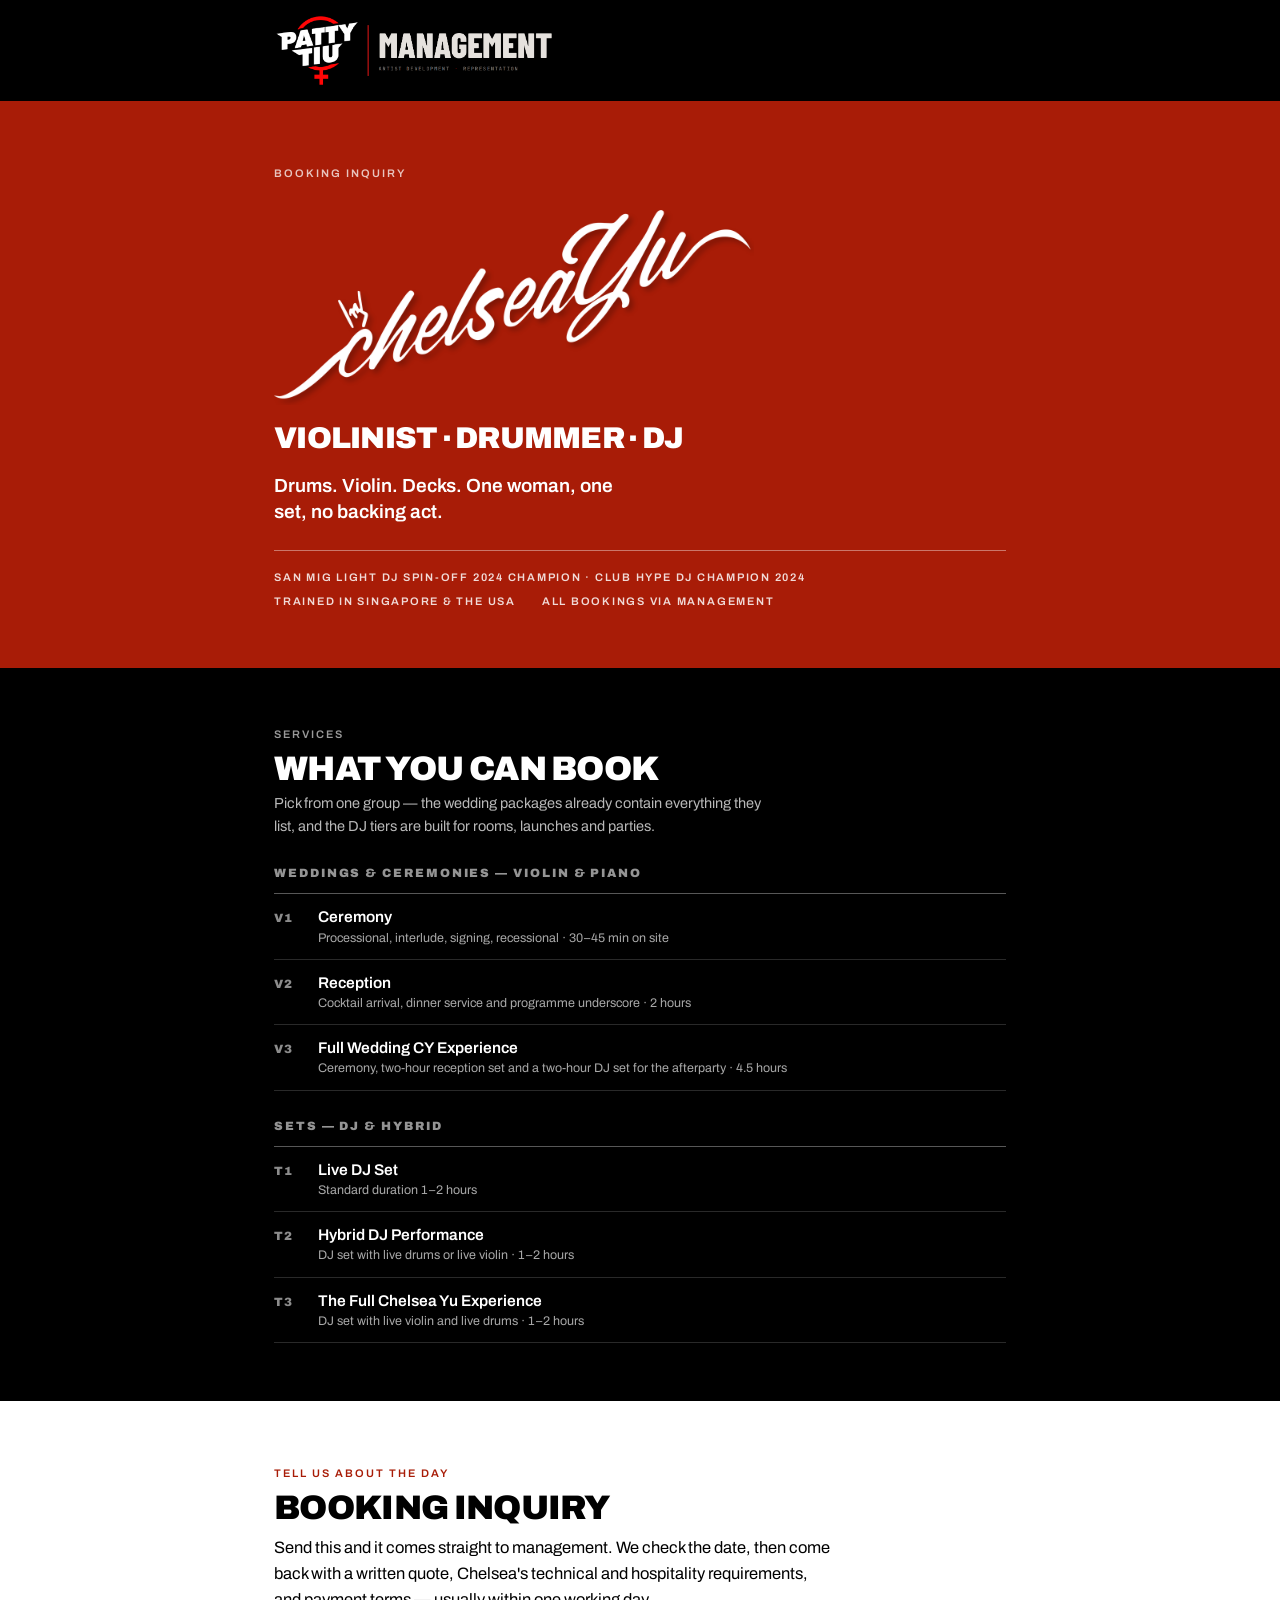
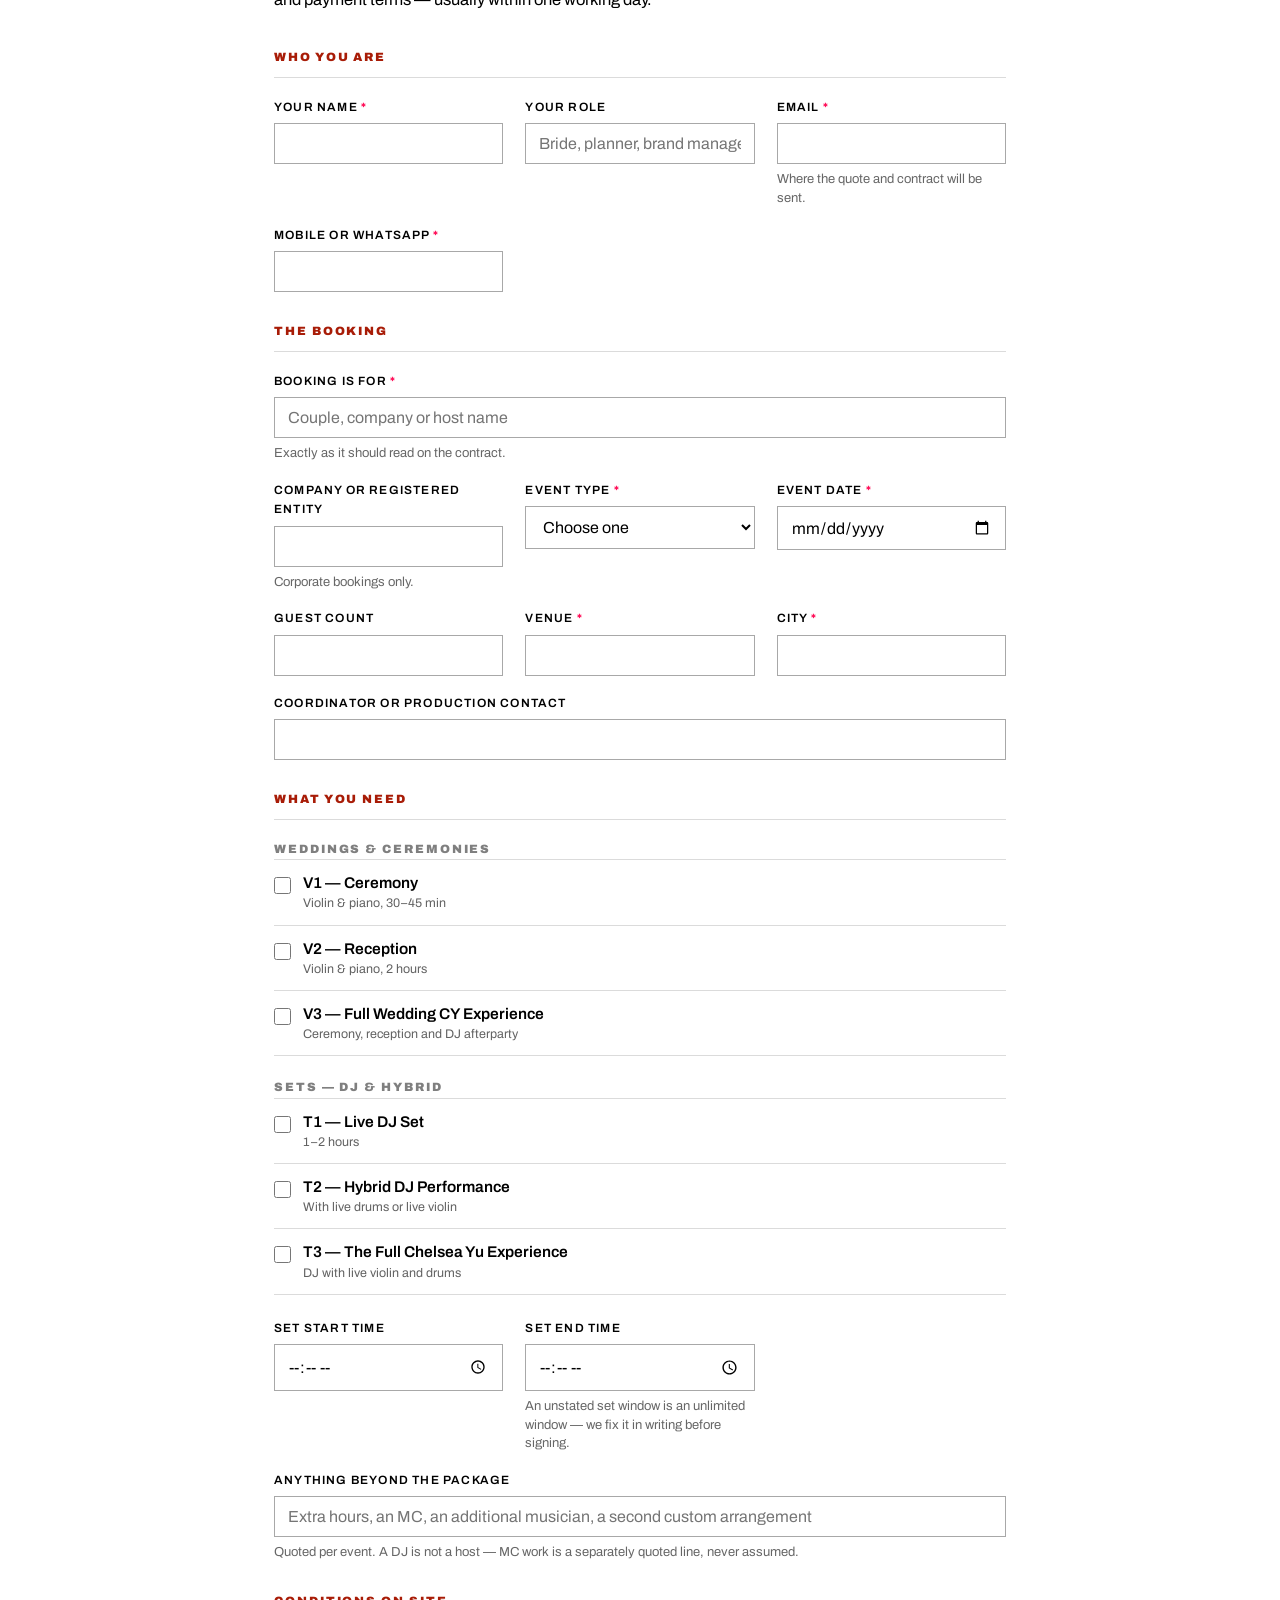
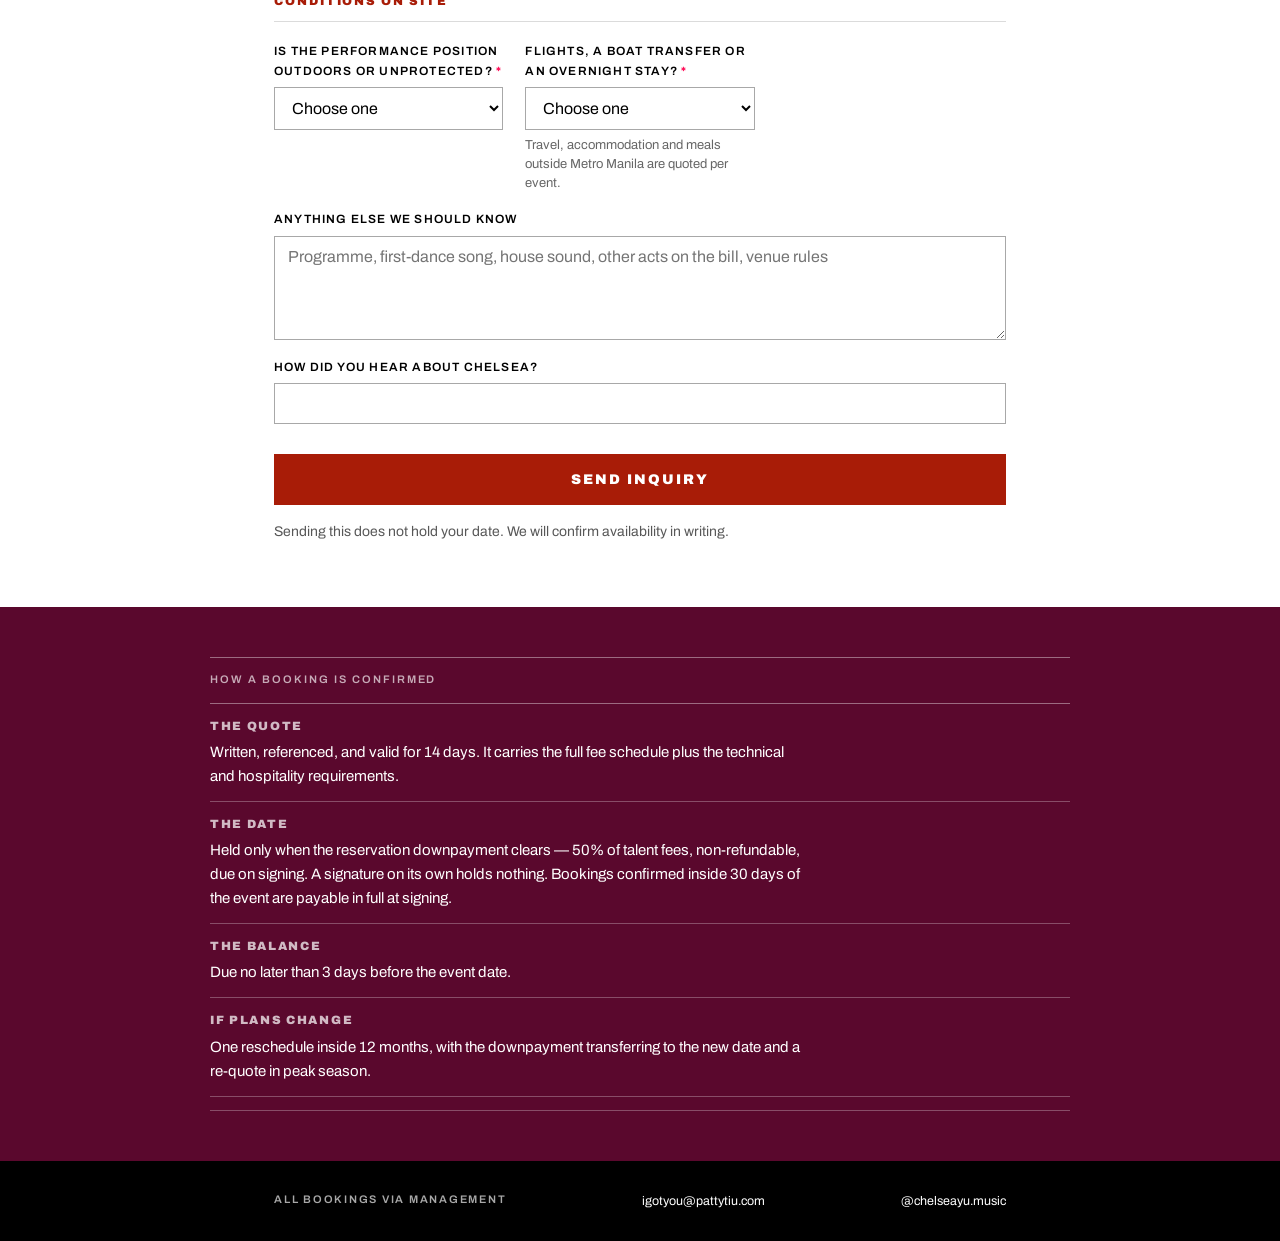
==== index.html @ c7d8560a "Initial commit via Netlify [skip ci]" ====
<!doctype html>
<html lang="en">
<head>
<meta charset="utf-8">
<meta name="viewport" content="width=device-width,initial-scale=1,viewport-fit=cover">
<title>Chelsea Yu — Booking Inquiry</title>
<meta name="description" content="Booking inquiries for Chelsea Yu — violinist, drummer, DJ. Handled by Patty Tiu Management.">
<link rel="preconnect" href="https://fonts.googleapis.com">
<link rel="preconnect" href="https://fonts.gstatic.com" crossorigin>
<link rel="stylesheet" href="https://fonts.googleapis.com/css2?family=Archivo:ital,wght@0,200;0,400;0,600;0,900;1,400&family=Permanent+Marker&display=swap">
<style>
  :root{
    --primary:#A81C07;
    --shade:#9D0B28;
    --hot:#FF0A55;
    --support:#5A082D;
    --ink:#000000;
    --paper:#FFFFFF;
    --display:"Permanent Marker","Bradley Hand",cursive;
    --sans:"Archivo","Helvetica Neue",Arial,sans-serif;
    --gut:clamp(18px,5vw,64px);
    --max:860px;
    color-scheme:light;
  }
  *{box-sizing:border-box}
  html,body{margin:0}
  body{
    background:var(--paper);color:var(--ink);
    font-family:var(--sans);font-size:16px;line-height:1.6;
    -webkit-font-smoothing:antialiased;
  }
  .wrap{max-width:var(--max);margin:0 auto;padding-inline:var(--gut)}
  h1,h2,h3{margin:0;text-wrap:balance}
  .eyebrow{
    font-size:11px;font-weight:600;letter-spacing:.18em;text-transform:uppercase;margin:0;
  }

  .ptm-bar{background:var(--ink);padding-block:calc(14px + env(safe-area-inset-top,0px)) 14px}
  .ptm-lockup{display:block;width:clamp(200px,34vw,280px);height:auto}
  /* ── masthead · ground primary / type white / accent black ── */
  .mast{background:var(--primary);color:var(--paper);
    padding-block:clamp(36px,7vw,64px) clamp(34px,6vw,58px);}
  .mast .eyebrow{color:rgba(255,255,255,.74)}
  .scrawl{
    font-family:var(--display);
    font-size:clamp(44px,13vw,104px);line-height:.94;margin:.14em 0 .06em;
    color:transparent;-webkit-text-stroke:2px var(--paper);paint-order:stroke fill;
  }
  .markwrap{margin:28px 0 18px;line-height:0}
  .mark{display:block;width:clamp(240px,62vw,480px);height:auto}
  .mast h1{
    font-size:clamp(20px,3.6vw,30px);font-weight:900;letter-spacing:-.025em;
    text-transform:uppercase;line-height:1;
  }
  .position{
    margin:20px 0 0;max-width:34ch;font-size:clamp(16px,2vw,19px);font-weight:600;
    line-height:1.35;color:var(--paper);
  }
  .metastrip{
    display:flex;flex-wrap:wrap;gap:6px 26px;margin-top:26px;padding-top:18px;
    border-top:1px solid rgba(255,255,255,.4);
    font-size:11px;font-weight:600;letter-spacing:.16em;text-transform:uppercase;
    color:rgba(255,255,255,.84);
  }

  /* ── packages · ground black / type white ── */
  .rates{background:var(--ink);color:var(--paper);padding-block:clamp(34px,6vw,58px)}
  .rates .eyebrow{color:rgba(255,255,255,.6);margin-bottom:8px}
  .rates h2{font-size:clamp(22px,4vw,34px);font-weight:900;letter-spacing:-.02em;
    text-transform:uppercase;line-height:1;margin-bottom:6px}
  .rates .note{font-size:14.5px;color:rgba(255,255,255,.72);max-width:62ch;margin:0 0 26px}
  .lane{margin-bottom:26px}
  .lane:last-child{margin-bottom:0}
  .lane h3{
    font-size:12px;font-weight:900;letter-spacing:.16em;text-transform:uppercase;
    color:rgba(255,255,255,.58);padding-bottom:10px;
    border-bottom:1px solid rgba(255,255,255,.34);
  }
  .row{display:flex;flex-wrap:wrap;gap:4px 18px;align-items:baseline;
    padding:13px 0;border-bottom:1px solid rgba(255,255,255,.16)}
  .row .k{flex:0 0 26px;font-size:12px;font-weight:900;letter-spacing:.1em;
    color:rgba(255,255,255,.55)}
  .row .t{flex:1 1 200px;font-size:15.5px;font-weight:600;line-height:1.3}
  .row .t span{display:block;font-size:12.5px;font-weight:400;
    color:rgba(255,255,255,.66);margin-top:2px}

  /* ── form · ground white / type black / accent primary ── */
  .form{padding-block:clamp(38px,6vw,64px)}
  .form .eyebrow{color:var(--primary);margin-bottom:8px}
  .form h2{font-size:clamp(22px,4vw,34px);font-weight:900;letter-spacing:-.02em;
    text-transform:uppercase;line-height:1;margin-bottom:10px}
  .form .lede{font-size:16.5px;max-width:62ch;margin:0 0 34px}
  fieldset{border:0;margin:0 0 30px;padding:0}
  legend{
    font-size:12px;font-weight:900;letter-spacing:.16em;text-transform:uppercase;
    color:var(--primary);padding:0 0 10px;width:100%;
    border-bottom:1px solid rgba(0,0,0,.14);margin-bottom:20px;
  }
  .grid{display:grid;grid-template-columns:repeat(auto-fit,minmax(220px,1fr));
    gap:18px 22px}
  .fld{display:flex;flex-direction:column;gap:6px}
  .fld.full{grid-column:1/-1}
  label{font-size:12px;font-weight:600;letter-spacing:.1em;text-transform:uppercase}
  .req{color:var(--hot);font-weight:900}
  .hint{font-size:13px;font-weight:400;letter-spacing:0;text-transform:none;
    color:rgba(0,0,0,.6);line-height:1.45}
  input[type=text],input[type=email],input[type=tel],input[type=date],
  input[type=time],input[type=number],select,textarea{
    font-family:var(--sans);font-size:16px;font-weight:400;color:var(--ink);
    background:var(--paper);border:1px solid rgba(0,0,0,.34);border-radius:0;
    padding:11px 13px;width:100%;
  }
  textarea{min-height:104px;resize:vertical}
  input:focus-visible,select:focus-visible,textarea:focus-visible,
  button:focus-visible,.opt input:focus-visible+span{
    outline:2px solid var(--hot);outline-offset:2px
  }
  .opts{display:flex;flex-direction:column;gap:0;border-top:1px solid rgba(0,0,0,.14)}
  .opt{display:flex;gap:12px;align-items:flex-start;padding:13px 0;
    border-bottom:1px solid rgba(0,0,0,.14);cursor:pointer}
  .opt input{margin:4px 0 0;accent-color:var(--primary);flex:0 0 auto;width:17px;height:17px}
  .opt .lab{font-size:15.5px;font-weight:600;line-height:1.3;text-transform:none;letter-spacing:0}
  .opt .lab em{display:block;font-style:normal;font-size:12.5px;font-weight:400;
    color:rgba(0,0,0,.62);margin-top:2px}
  .opt .lab b{font-variant-numeric:tabular-nums;font-weight:600}
  .laneline{font-size:12px;font-weight:900;letter-spacing:.16em;text-transform:uppercase;
    color:rgba(0,0,0,.5);margin:22px 0 0}

  /* ── terms · ground support / type white ── */
  .terms{background:var(--support);color:var(--paper);padding-block:clamp(32px,5vw,50px)}
  .terms .eyebrow{color:rgba(255,255,255,.66);margin-bottom:14px}
  .terms dl{margin:0;display:grid;gap:0}
  .terms div{padding:13px 0;border-bottom:1px solid rgba(255,255,255,.28)}
  .terms div:first-child{border-top:1px solid rgba(255,255,255,.4)}
  .terms dt{font-size:12px;font-weight:900;letter-spacing:.14em;text-transform:uppercase;
    color:rgba(255,255,255,.72)}
  .terms dd{margin:4px 0 0;font-size:15px;max-width:66ch}

  .submit{padding-block:clamp(34px,5vw,56px)}
  button{
    font-family:var(--sans);font-size:14px;font-weight:900;letter-spacing:.14em;
    text-transform:uppercase;color:var(--paper);background:var(--primary);
    border:0;border-radius:0;padding:18px 40px;cursor:pointer;width:100%;
    transition:background .15s ease;
  }
  button:hover{background:var(--hot)}
  .after{font-size:14px;color:rgba(0,0,0,.66);margin:16px 0 0;max-width:62ch}
  .hp{position:absolute;left:-9999px}

  footer{background:var(--ink);color:rgba(255,255,255,.66);
    padding-block:30px calc(30px + env(safe-area-inset-bottom,0px));font-size:12.5px}
  footer .wrap{display:flex;flex-wrap:wrap;gap:10px 30px;justify-content:space-between}
  footer a{color:var(--paper);text-decoration:none}
  footer a:hover{color:var(--hot)}
  footer .mgmt{font-size:11px;font-weight:600;letter-spacing:.16em;text-transform:uppercase}

  @media (prefers-reduced-motion:reduce){*{transition:none!important}}
</style>
</head>
<body>

<div class="ptm-bar"><div class="wrap"><img class="ptm-lockup" src="/ptm-management-lockup.png" width="945" height="246" alt="Patty Tiu Management — Artist Development · Representation"></div></div>
<header class="mast">
  <div class="wrap">
    <p class="eyebrow">Booking Inquiry</p>
    <h2 class="markwrap"><img class="mark" src="/chelsea-yu-logo.png" width="1200" height="486" alt="Chelsea Yu"></h2>
    <h1>Violinist · Drummer · DJ</h1>
    <p class="position">Drums. Violin. Decks. One woman, one set, no backing act.</p>
    <div class="metastrip">
      <span>San Mig Light DJ Spin-Off 2024 Champion · Club Hype DJ Champion 2024</span>
      <span>Trained in Singapore &amp; the USA</span>
      <span>All bookings via management</span>
    </div>
  </div>
</header>

<section class="rates">
  <div class="wrap">
    <p class="eyebrow">Services</p>
    <h2>What you can book</h2>
    <p class="note">Pick from one group — the wedding packages already
      contain everything they list, and the DJ tiers are built for rooms, launches and parties.</p>

    <div class="lane">
      <h3>Weddings &amp; ceremonies — violin &amp; piano</h3>
      <div class="row"><span class="k">V1</span><span class="t">Ceremony<span>Processional, interlude, signing, recessional · 30–45 min on site</span></span></div>
      <div class="row"><span class="k">V2</span><span class="t">Reception<span>Cocktail arrival, dinner service and programme underscore · 2 hours</span></span></div>
      <div class="row"><span class="k">V3</span><span class="t">Full Wedding CY Experience<span>Ceremony, two-hour reception set and a two-hour DJ set for the afterparty · 4.5 hours</span></span></div>
    </div>

    <div class="lane">
      <h3>Sets — DJ &amp; hybrid</h3>
      <div class="row"><span class="k">T1</span><span class="t">Live DJ Set<span>Standard duration 1–2 hours</span></span></div>
      <div class="row"><span class="k">T2</span><span class="t">Hybrid DJ Performance<span>DJ set with live drums or live violin · 1–2 hours</span></span></div>
      <div class="row"><span class="k">T3</span><span class="t">The Full Chelsea Yu Experience<span>DJ set with live violin and live drums · 1–2 hours</span></span></div>
    </div>
  </div>
</section>

<section class="form">
  <div class="wrap">
    <p class="eyebrow">Tell us about the day</p>
    <h2>Booking inquiry</h2>
    <p class="lede">Send this and it comes straight to management. We check the date, then come back
      with a written quote, Chelsea's technical and hospitality requirements, and payment terms —
      usually within one working day.</p>

    <form name="chelsea-yu-inquiry" method="POST" data-netlify="true"
          data-netlify-honeypot="bot-field" action="/thanks.html">
      <p class="hp"><label>Leave this blank <input name="bot-field"></label></p>

      <fieldset>
        <legend>Who you are</legend>
        <div class="grid">
          <div class="fld">
            <label for="contact_name">Your name <span class="req">*</span></label>
            <input id="contact_name" name="Your name" type="text" required autocomplete="name">
          </div>
          <div class="fld">
            <label for="role">Your role</label>
            <input id="role" name="Your role" type="text"
                   placeholder="Bride, planner, brand manager">
          </div>
          <div class="fld">
            <label for="email">Email <span class="req">*</span></label>
            <input id="email" name="Email" type="email" required autocomplete="email">
            <span class="hint">Where the quote and contract will be sent.</span>
          </div>
          <div class="fld">
            <label for="mobile">Mobile or WhatsApp <span class="req">*</span></label>
            <input id="mobile" name="Mobile" type="tel" required autocomplete="tel">
          </div>
        </div>
      </fieldset>

      <fieldset>
        <legend>The booking</legend>
        <div class="grid">
          <div class="fld full">
            <label for="client_name">Booking is for <span class="req">*</span></label>
            <input id="client_name" name="Booking is for" type="text" required
                   placeholder="Couple, company or host name">
            <span class="hint">Exactly as it should read on the contract.</span>
          </div>
          <div class="fld">
            <label for="entity">Company or registered entity</label>
            <input id="entity" name="Company" type="text">
            <span class="hint">Corporate bookings only.</span>
          </div>
          <div class="fld">
            <label for="event_type">Event type <span class="req">*</span></label>
            <select id="event_type" name="Event type" required>
              <option value="">Choose one</option>
              <option>Wedding — ceremony and reception</option>
              <option>Corporate</option>
              <option>Private / debut</option>
              <option>Club</option>
              <option>Festival</option>
            </select>
          </div>
          <div class="fld">
            <label for="event_date">Event date <span class="req">*</span></label>
            <input id="event_date" name="Event date" type="date" required>
          </div>
          <div class="fld">
            <label for="guests">Guest count</label>
            <input id="guests" name="Guest count" type="number" min="1" inputmode="numeric">
          </div>
          <div class="fld">
            <label for="venue">Venue <span class="req">*</span></label>
            <input id="venue" name="Venue" type="text" required>
          </div>
          <div class="fld">
            <label for="city">City <span class="req">*</span></label>
            <input id="city" name="City" type="text" required>
          </div>
          <div class="fld full">
            <label for="coordinator">Coordinator or production contact</label>
            <input id="coordinator" name="Coordinator" type="text">
          </div>
        </div>
      </fieldset>

      <fieldset>
        <legend>What you need</legend>
        <p class="laneline" style="margin-top:0">Weddings &amp; ceremonies</p>
        <div class="opts">
          <label class="opt" for="p_v1"><input id="p_v1" type="checkbox" name="Package" value="V1 — Ceremony · PHP 25,000"><span class="lab">V1 — Ceremony<em>Violin &amp; piano, 30–45 min</em></span></label>
          <label class="opt" for="p_v2"><input id="p_v2" type="checkbox" name="Package" value="V2 — Reception · PHP 50,000"><span class="lab">V2 — Reception<em>Violin &amp; piano, 2 hours</em></span></label>
          <label class="opt" for="p_v3"><input id="p_v3" type="checkbox" name="Package" value="V3 — Full Wedding CY Experience · PHP 100,000"><span class="lab">V3 — Full Wedding CY Experience<em>Ceremony, reception and DJ afterparty</em></span></label>
        </div>
        <p class="laneline">Sets — DJ &amp; hybrid</p>
        <div class="opts">
          <label class="opt" for="p_t1"><input id="p_t1" type="checkbox" name="Package" value="T1 — Live DJ Set · PHP 30,000"><span class="lab">T1 — Live DJ Set<em>1–2 hours</em></span></label>
          <label class="opt" for="p_t2"><input id="p_t2" type="checkbox" name="Package" value="T2 — Hybrid DJ Performance · PHP 55,000"><span class="lab">T2 — Hybrid DJ Performance<em>With live drums or live violin</em></span></label>
          <label class="opt" for="p_t3"><input id="p_t3" type="checkbox" name="Package" value="T3 — The Full Chelsea Yu Experience · PHP 75,000"><span class="lab">T3 — The Full Chelsea Yu Experience<em>DJ with live violin and drums</em></span></label>
        </div>

        <div class="grid" style="margin-top:24px">
          <div class="fld">
            <label for="set_start">Set start time</label>
            <input id="set_start" name="Set start" type="time">
          </div>
          <div class="fld">
            <label for="set_end">Set end time</label>
            <input id="set_end" name="Set end" type="time">
            <span class="hint">An unstated set window is an unlimited window — we fix it in writing before signing.</span>
          </div>
          <div class="fld full">
            <label for="extras">Anything beyond the package</label>
            <input id="extras" name="Beyond the package" type="text"
                   placeholder="Extra hours, an MC, an additional musician, a second custom arrangement">
            <span class="hint">Quoted per event. A DJ is not a host — MC work is a separately quoted line, never assumed.</span>
          </div>
        </div>
      </fieldset>

      <fieldset>
        <legend>Conditions on site</legend>
        <div class="grid">
          <div class="fld">
            <label for="outdoor">Is the performance position outdoors or unprotected? <span class="req">*</span></label>
            <select id="outdoor" name="Outdoor position" required>
              <option value="">Choose one</option>
              <option>No — indoor or fully covered</option>
              <option>Yes — outdoor or partly exposed</option>
              <option>Not yet decided</option>
            </select>
          </div>
          <div class="fld">
            <label for="destination">Flights, a boat transfer or an overnight stay? <span class="req">*</span></label>
            <select id="destination" name="Destination booking" required>
              <option value="">Choose one</option>
              <option>No — within Metro Manila</option>
              <option>Yes — outside Metro Manila</option>
              <option>Not sure yet</option>
            </select>
            <span class="hint">Travel, accommodation and meals outside Metro Manila are quoted per event.</span>
          </div>
          <div class="fld full">
            <label for="notes">Anything else we should know</label>
            <textarea id="notes" name="Notes"
              placeholder="Programme, first-dance song, house sound, other acts on the bill, venue rules"></textarea>
          </div>
          <div class="fld full">
            <label for="source">How did you hear about Chelsea?</label>
            <input id="source" name="Source" type="text">
          </div>
        </div>
      </fieldset>

      <div class="submit" style="padding-block:0">
        <button type="submit">Send inquiry</button>
        <p class="after">Sending this does not hold your date. We will confirm availability in writing.</p>
      </div>
    </form>
  </div>
</section>

<section class="terms">
  <div class="wrap">
    <p class="eyebrow">How a booking is confirmed</p>
    <dl>
      <div>
        <dt>The quote</dt>
        <dd>Written, referenced, and valid for 14 days. It carries the full fee schedule plus the technical and hospitality requirements.</dd>
      </div>
      <div>
        <dt>The date</dt>
        <dd>Held only when the reservation downpayment clears — 50% of talent fees, non-refundable, due on signing. A signature on its own holds nothing. Bookings confirmed inside 30 days of the event are payable in full at signing.</dd>
      </div>
      <div>
        <dt>The balance</dt>
        <dd>Due no later than 3 days before the event date.</dd>
      </div>
      <div>
        <dt>If plans change</dt>
        <dd>One reschedule inside 12 months, with the downpayment transferring to the new date and a re-quote in peak season.</dd>
      </div>
    </dl>
  </div>
</section>

<footer>
  <div class="wrap">
    <span class="mgmt">All bookings via management</span>
    <span><a href="mailto:igotyou@pattytiu.com">igotyou@pattytiu.com</a></span>
    <span><a href="https://instagram.com/chelseayu.music">@chelseayu.music</a></span>
  </div>
</footer>

</body>
</html>
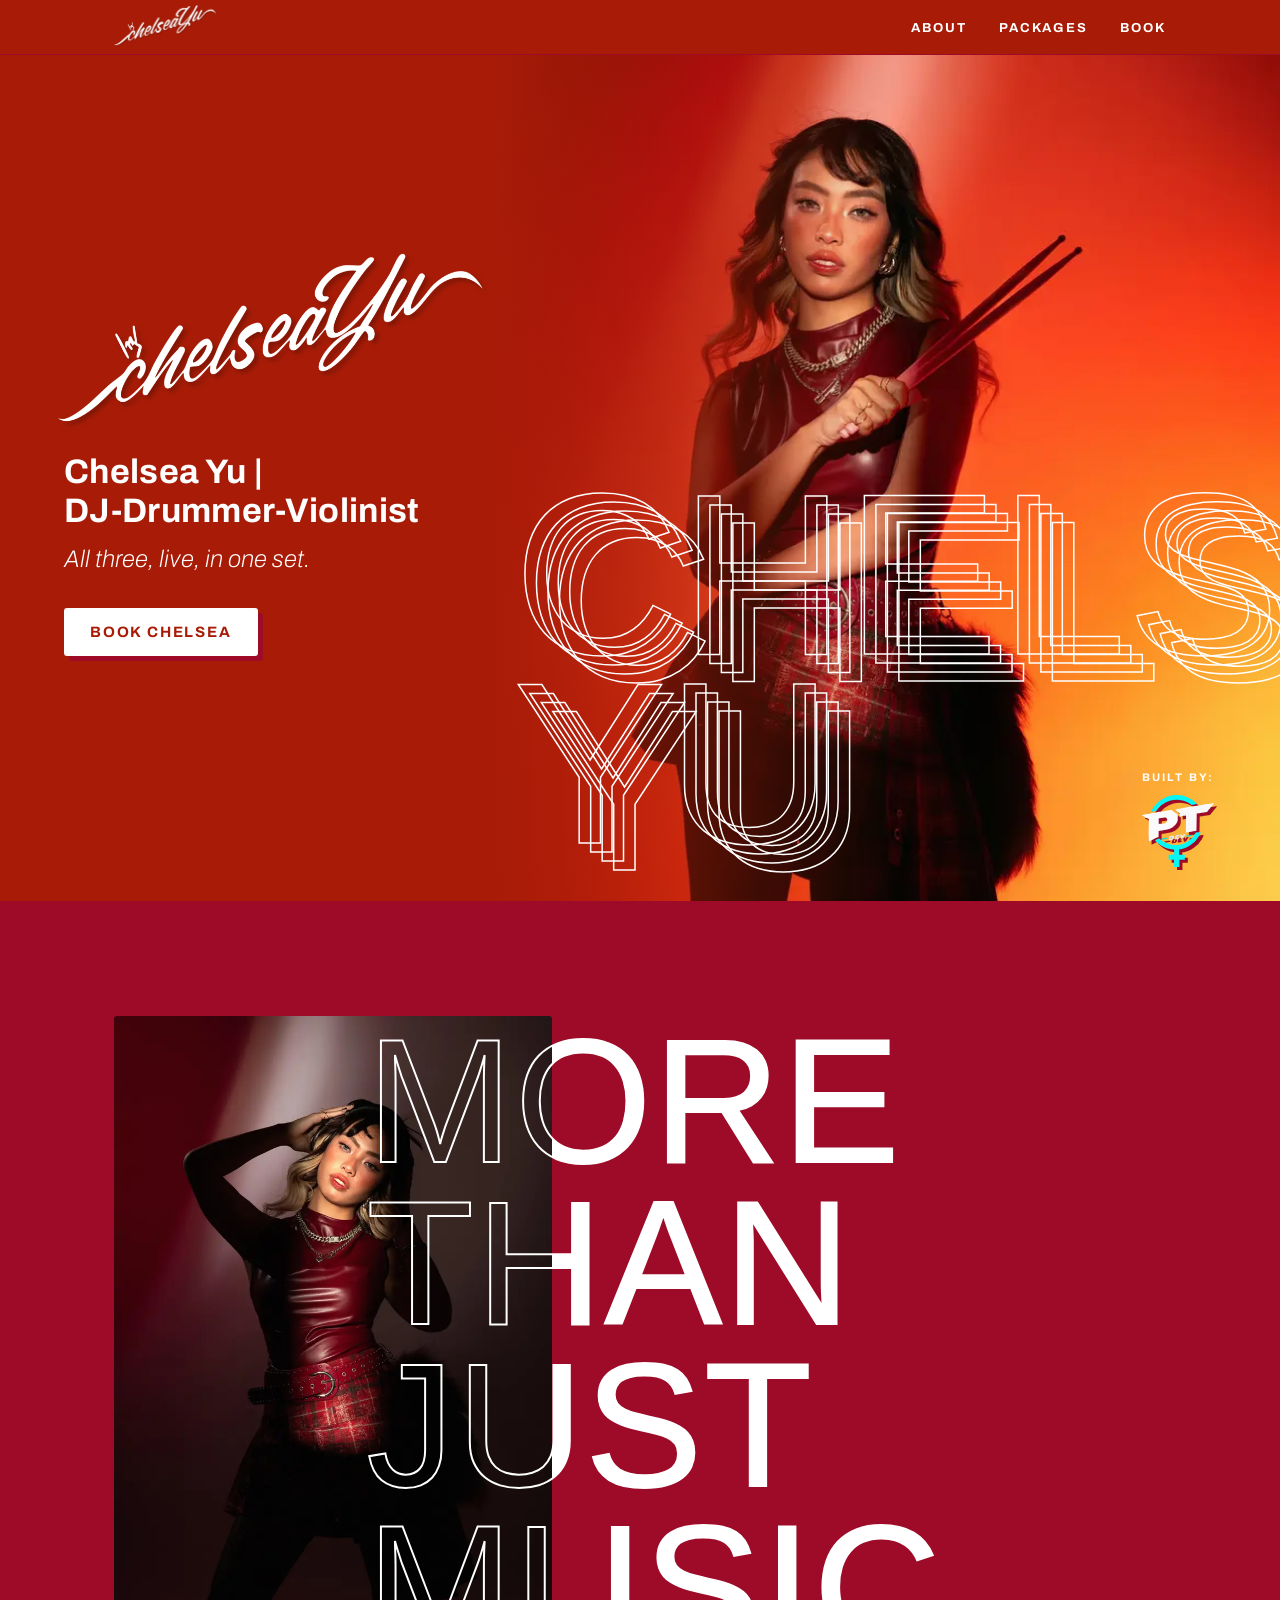
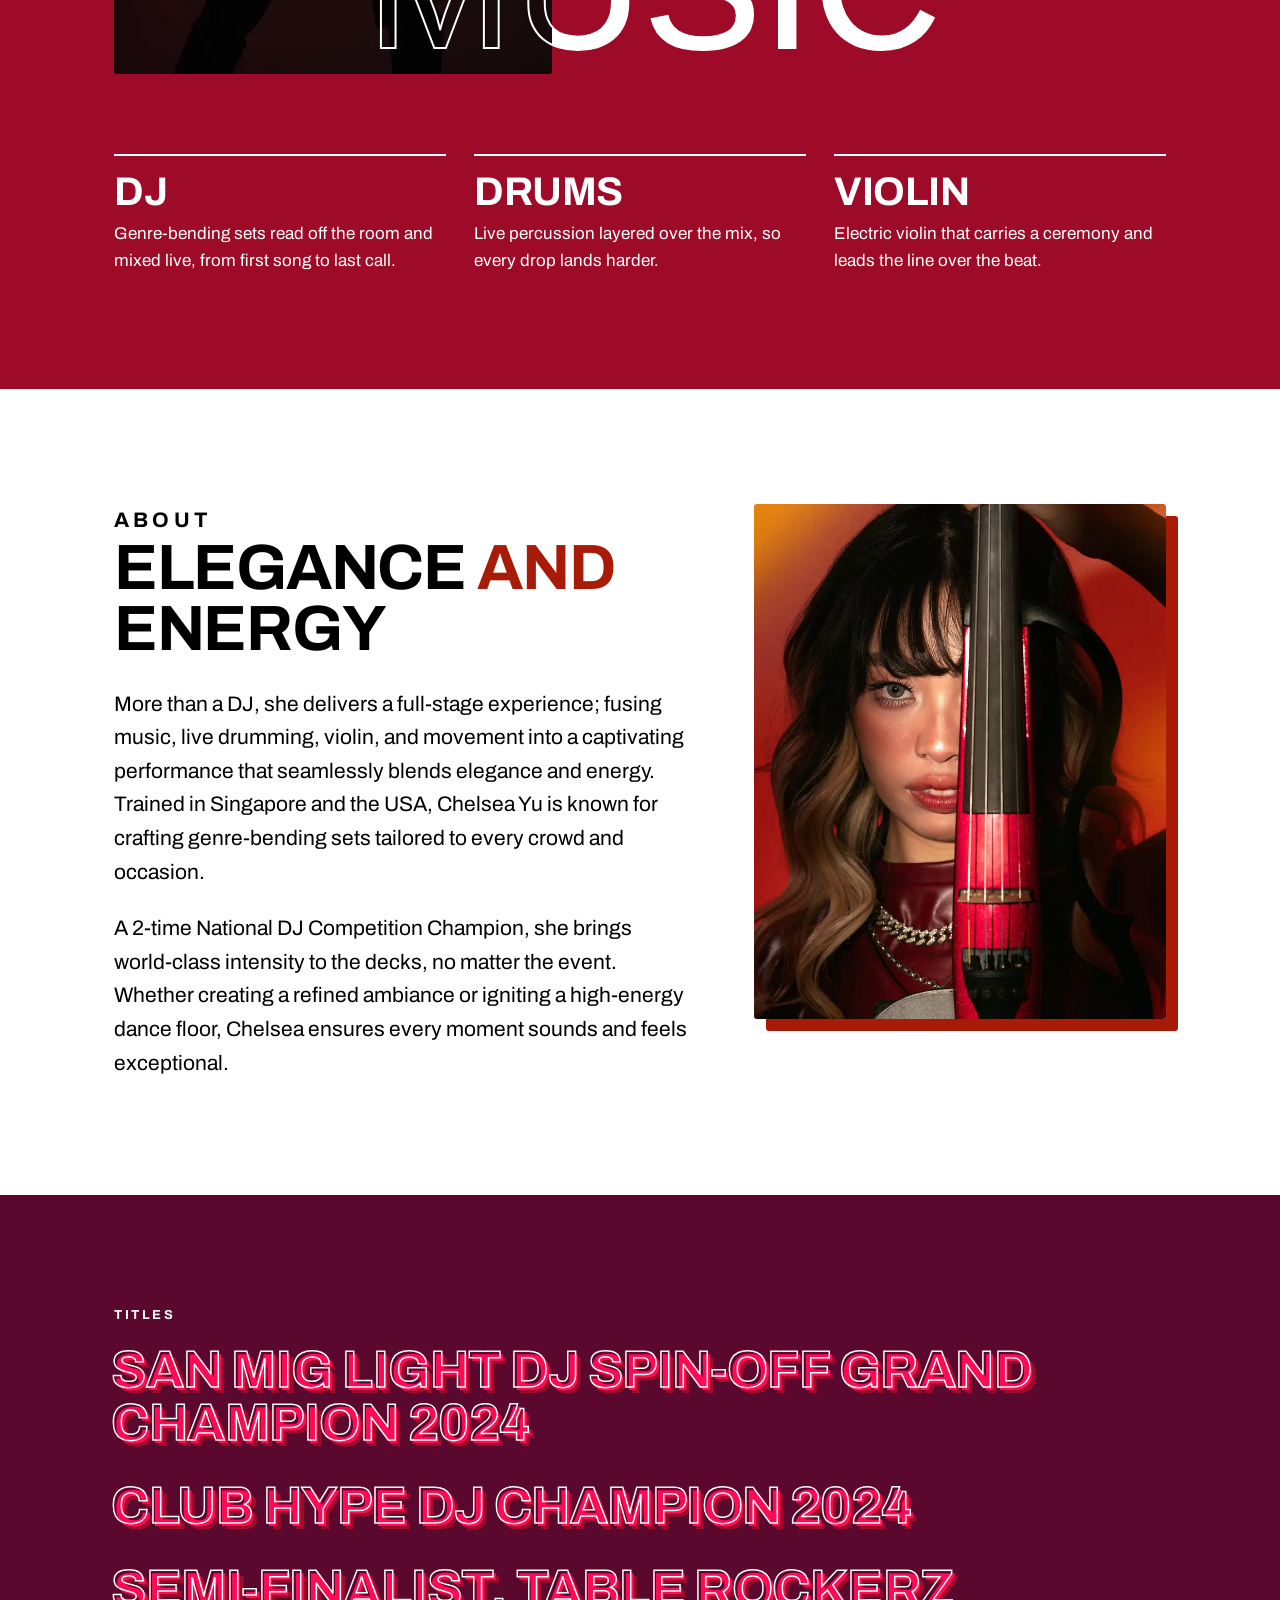
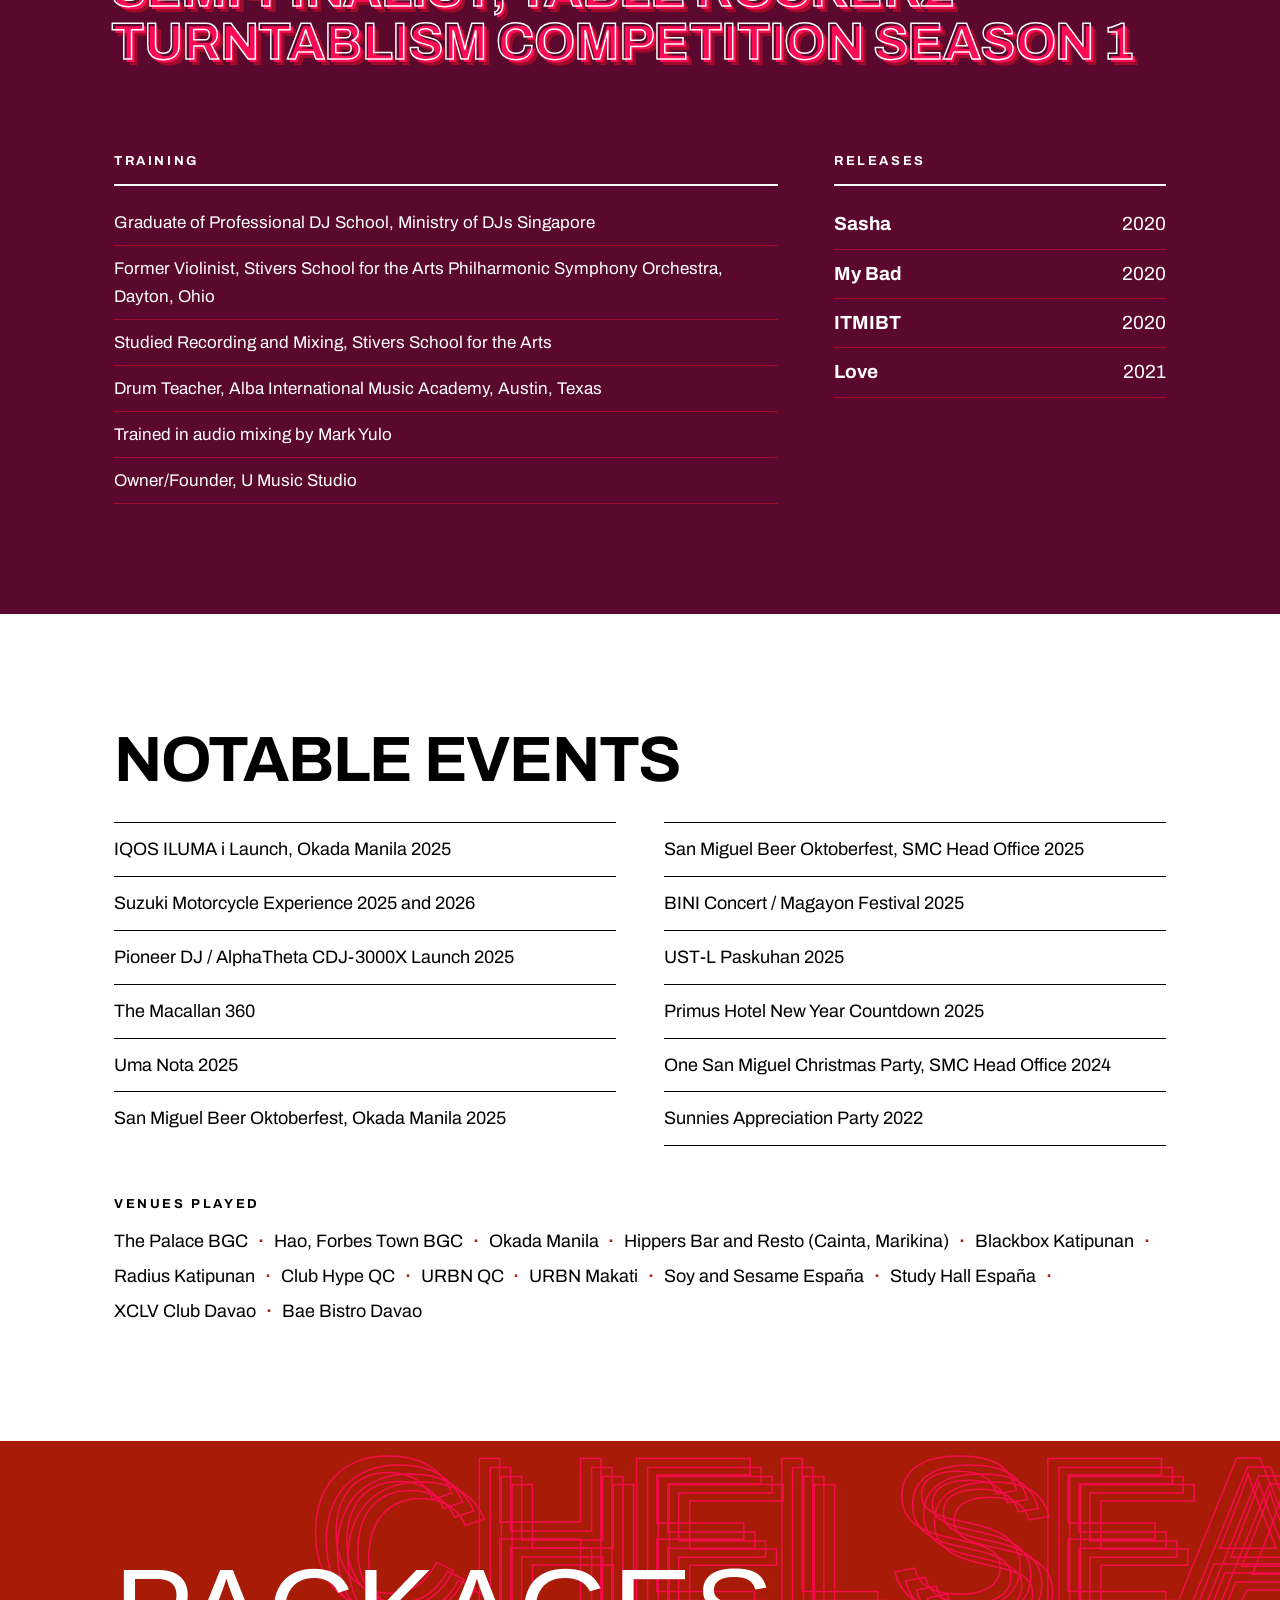
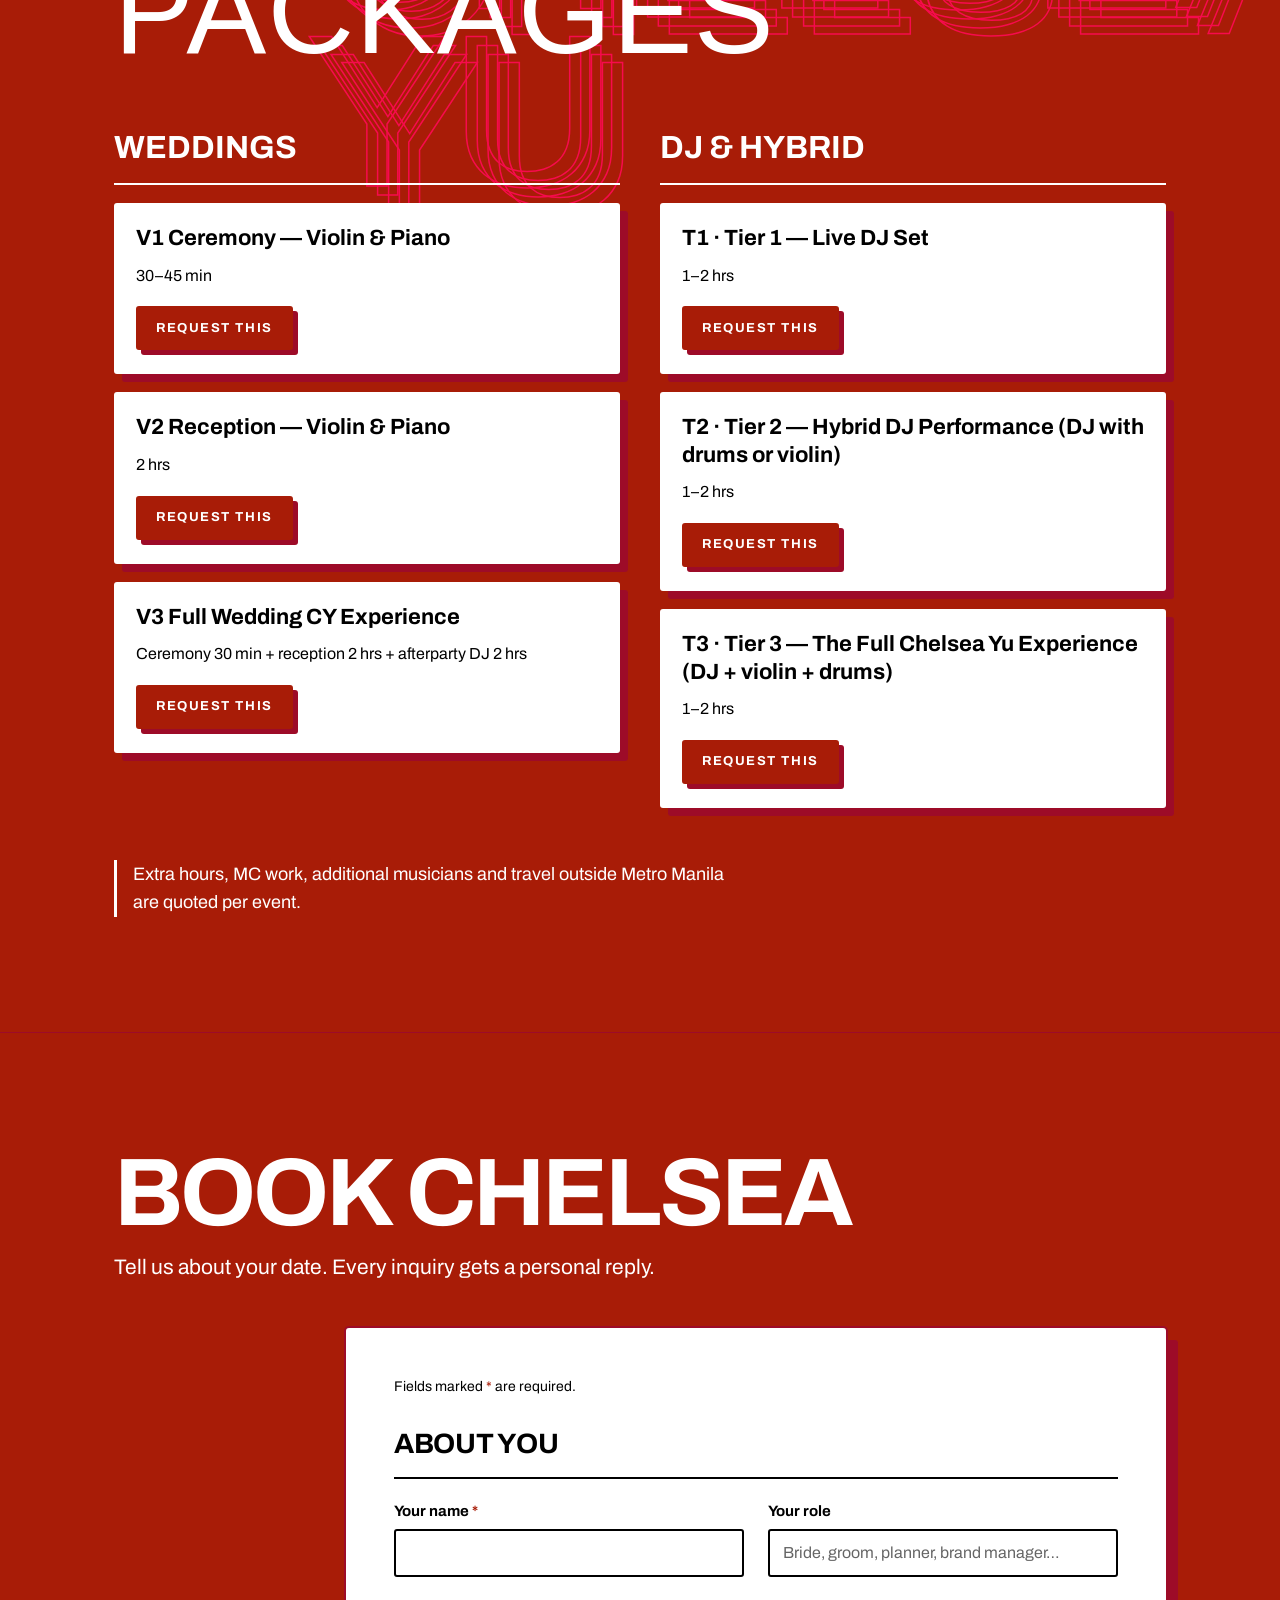
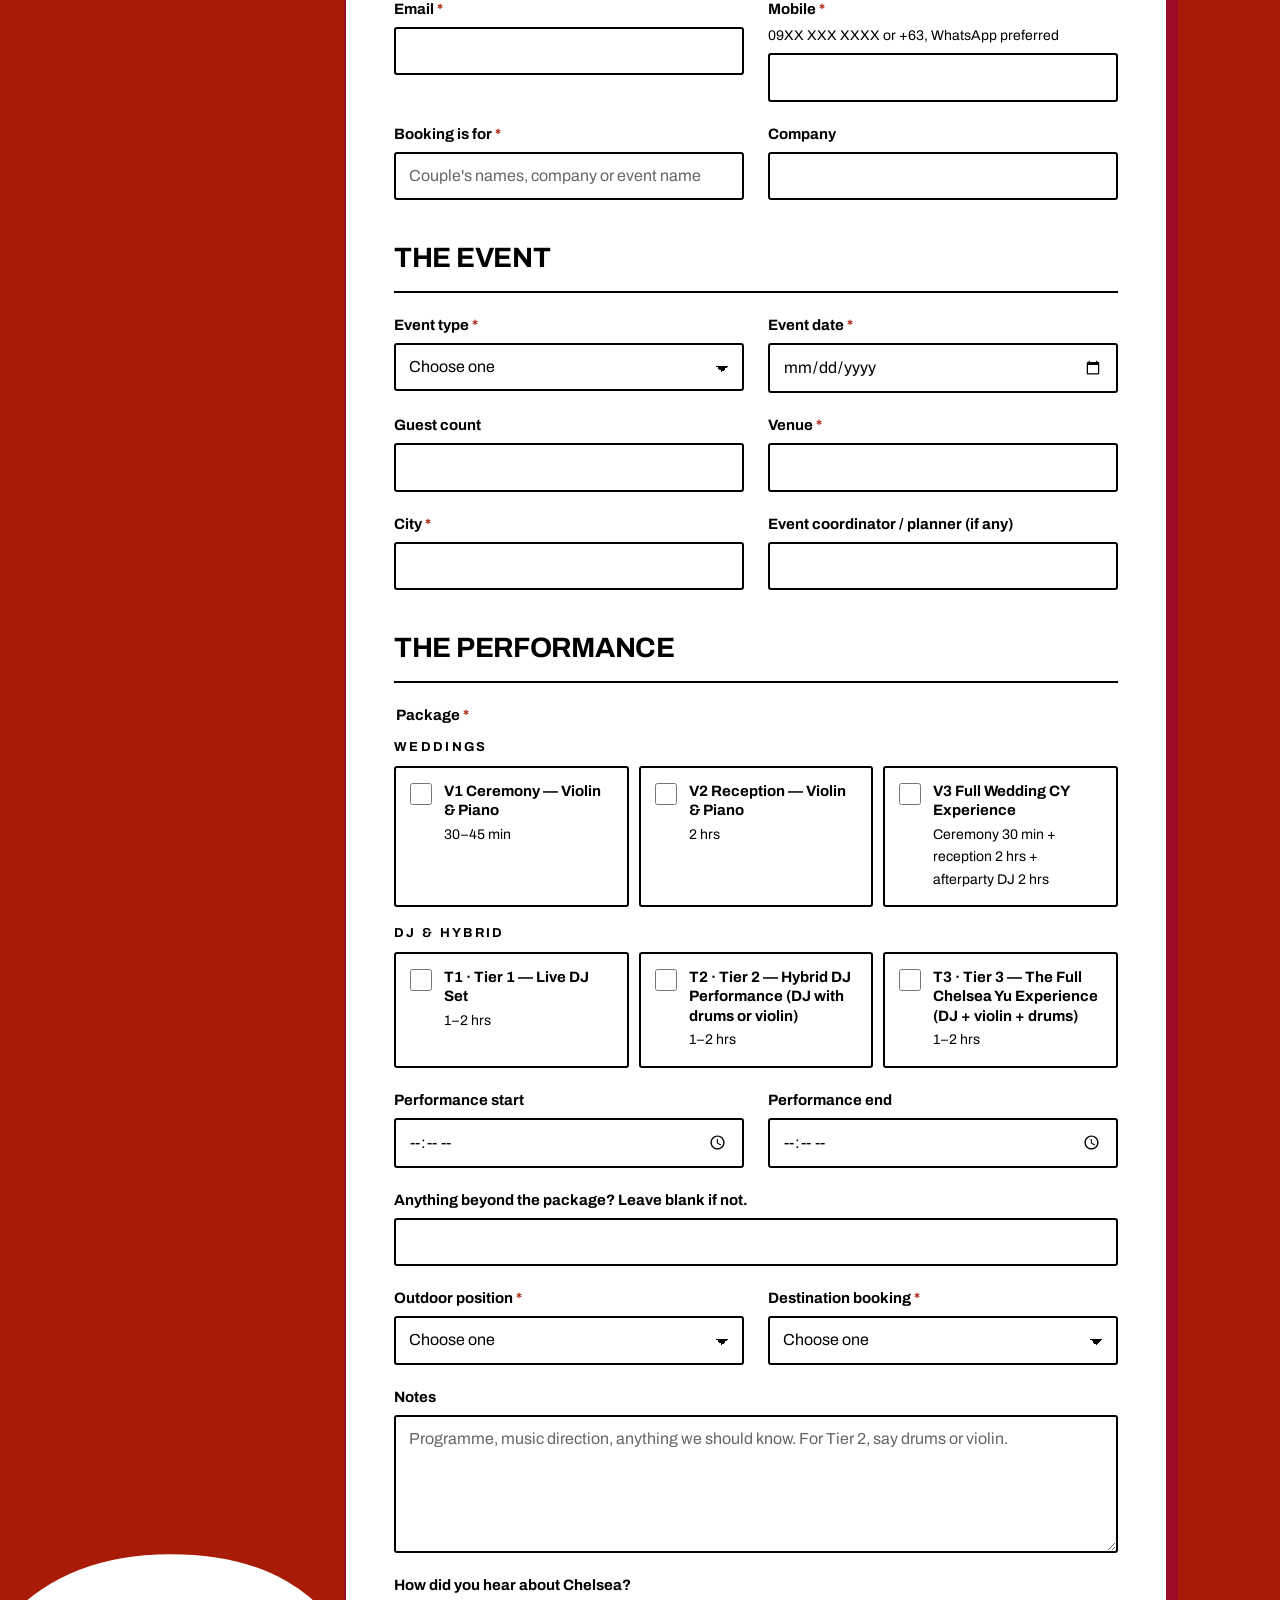
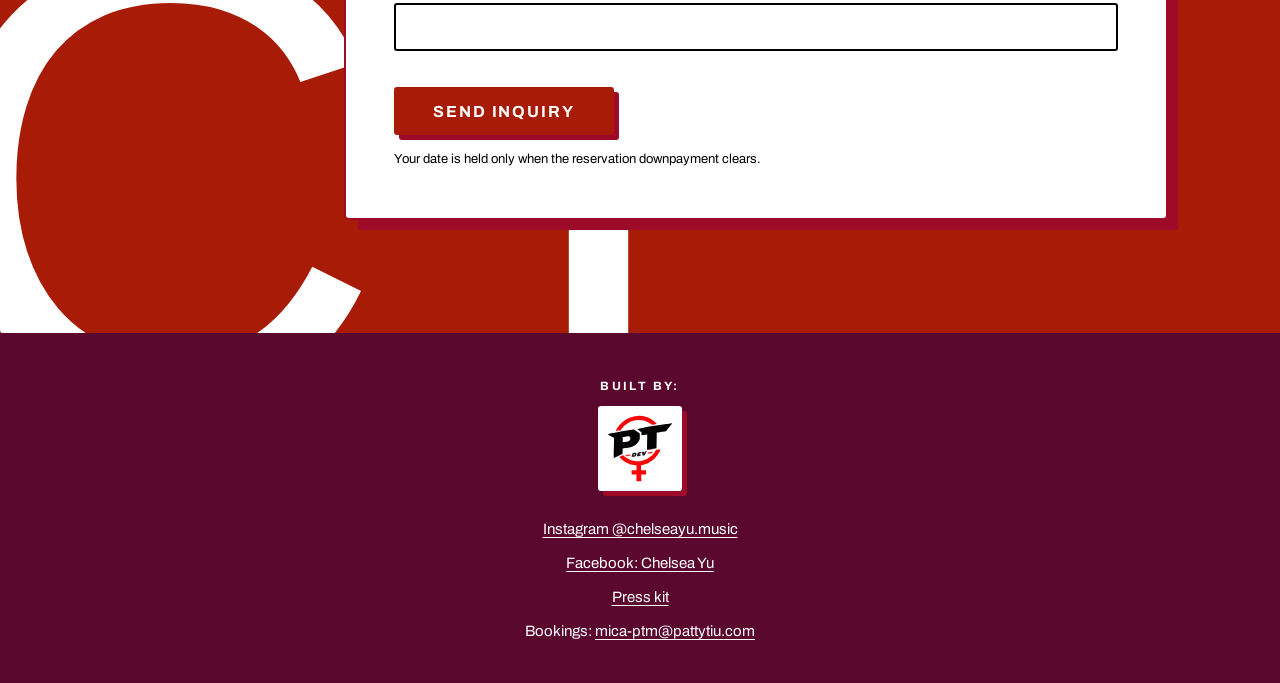
==== commit 4fbf0993: "Rebuild Chelsea Yu bookings site as a one-page landing with inquiry form and PT Dev credits (6aecc1f" ====
--- a/index.html
+++ b/index.html
@@ -3,391 +3,418 @@
 <head>
 <meta charset="utf-8">
 <meta name="viewport" content="width=device-width,initial-scale=1,viewport-fit=cover">
-<title>Chelsea Yu — Booking Inquiry</title>
-<meta name="description" content="Booking inquiries for Chelsea Yu — violinist, drummer, DJ. Handled by Patty Tiu Management.">
+<title>Chelsea Yu | DJ-Drummer-Violinist — Bookings</title>
+<meta name="description" content="More than a DJ, she delivers a full-stage experience; fusing music, live drumming, violin, and movement into a captivating performance that seamlessly blends elegance and energy.">
+<meta name="theme-color" content="#A81C07">
+<meta name="format-detection" content="telephone=no">
+<link rel="canonical" href="https://bookings-chelseayu-ptm.netlify.app/">
+<meta property="og:type" content="website">
+<meta property="og:title" content="Chelsea Yu | DJ-Drummer-Violinist — Bookings">
+<meta property="og:description" content="More than a DJ, she delivers a full-stage experience; fusing music, live drumming, violin, and movement into a captivating performance that seamlessly blends elegance and energy.">
+<meta property="og:url" content="https://bookings-chelseayu-ptm.netlify.app/">
+<meta property="og:image" content="https://bookings-chelseayu-ptm.netlify.app/assets/img/og.jpg">
+<meta property="og:image:width" content="1200">
+<meta property="og:image:height" content="630">
+<meta name="twitter:card" content="summary_large_image">
+<link rel="icon" type="image/png" sizes="32x32" href="/assets/img/icon-32.png">
+<link rel="icon" type="image/png" sizes="512x512" href="/assets/img/icon-512.png">
+<link rel="apple-touch-icon" href="/assets/img/icon-180.png">
 <link rel="preconnect" href="https://fonts.googleapis.com">
 <link rel="preconnect" href="https://fonts.gstatic.com" crossorigin>
-<link rel="stylesheet" href="https://fonts.googleapis.com/css2?family=Archivo:ital,wght@0,200;0,400;0,600;0,900;1,400&family=Permanent+Marker&display=swap">
-<style>
-  :root{
-    --primary:#A81C07;
-    --shade:#9D0B28;
-    --hot:#FF0A55;
-    --support:#5A082D;
-    --ink:#000000;
-    --paper:#FFFFFF;
-    --display:"Permanent Marker","Bradley Hand",cursive;
-    --sans:"Archivo","Helvetica Neue",Arial,sans-serif;
-    --gut:clamp(18px,5vw,64px);
-    --max:860px;
-    color-scheme:light;
-  }
-  *{box-sizing:border-box}
-  html,body{margin:0}
-  body{
-    background:var(--paper);color:var(--ink);
-    font-family:var(--sans);font-size:16px;line-height:1.6;
-    -webkit-font-smoothing:antialiased;
-  }
-  .wrap{max-width:var(--max);margin:0 auto;padding-inline:var(--gut)}
-  h1,h2,h3{margin:0;text-wrap:balance}
-  .eyebrow{
-    font-size:11px;font-weight:600;letter-spacing:.18em;text-transform:uppercase;margin:0;
-  }
-
-  .ptm-bar{background:var(--ink);padding-block:calc(14px + env(safe-area-inset-top,0px)) 14px}
-  .ptm-lockup{display:block;width:clamp(200px,34vw,280px);height:auto}
-  /* ── masthead · ground primary / type white / accent black ── */
-  .mast{background:var(--primary);color:var(--paper);
-    padding-block:clamp(36px,7vw,64px) clamp(34px,6vw,58px);}
-  .mast .eyebrow{color:rgba(255,255,255,.74)}
-  .scrawl{
-    font-family:var(--display);
-    font-size:clamp(44px,13vw,104px);line-height:.94;margin:.14em 0 .06em;
-    color:transparent;-webkit-text-stroke:2px var(--paper);paint-order:stroke fill;
-  }
-  .markwrap{margin:28px 0 18px;line-height:0}
-  .mark{display:block;width:clamp(240px,62vw,480px);height:auto}
-  .mast h1{
-    font-size:clamp(20px,3.6vw,30px);font-weight:900;letter-spacing:-.025em;
-    text-transform:uppercase;line-height:1;
-  }
-  .position{
-    margin:20px 0 0;max-width:34ch;font-size:clamp(16px,2vw,19px);font-weight:600;
-    line-height:1.35;color:var(--paper);
-  }
-  .metastrip{
-    display:flex;flex-wrap:wrap;gap:6px 26px;margin-top:26px;padding-top:18px;
-    border-top:1px solid rgba(255,255,255,.4);
-    font-size:11px;font-weight:600;letter-spacing:.16em;text-transform:uppercase;
-    color:rgba(255,255,255,.84);
-  }
-
-  /* ── packages · ground black / type white ── */
-  .rates{background:var(--ink);color:var(--paper);padding-block:clamp(34px,6vw,58px)}
-  .rates .eyebrow{color:rgba(255,255,255,.6);margin-bottom:8px}
-  .rates h2{font-size:clamp(22px,4vw,34px);font-weight:900;letter-spacing:-.02em;
-    text-transform:uppercase;line-height:1;margin-bottom:6px}
-  .rates .note{font-size:14.5px;color:rgba(255,255,255,.72);max-width:62ch;margin:0 0 26px}
-  .lane{margin-bottom:26px}
-  .lane:last-child{margin-bottom:0}
-  .lane h3{
-    font-size:12px;font-weight:900;letter-spacing:.16em;text-transform:uppercase;
-    color:rgba(255,255,255,.58);padding-bottom:10px;
-    border-bottom:1px solid rgba(255,255,255,.34);
-  }
-  .row{display:flex;flex-wrap:wrap;gap:4px 18px;align-items:baseline;
-    padding:13px 0;border-bottom:1px solid rgba(255,255,255,.16)}
-  .row .k{flex:0 0 26px;font-size:12px;font-weight:900;letter-spacing:.1em;
-    color:rgba(255,255,255,.55)}
-  .row .t{flex:1 1 200px;font-size:15.5px;font-weight:600;line-height:1.3}
-  .row .t span{display:block;font-size:12.5px;font-weight:400;
-    color:rgba(255,255,255,.66);margin-top:2px}
-
-  /* ── form · ground white / type black / accent primary ── */
-  .form{padding-block:clamp(38px,6vw,64px)}
-  .form .eyebrow{color:var(--primary);margin-bottom:8px}
-  .form h2{font-size:clamp(22px,4vw,34px);font-weight:900;letter-spacing:-.02em;
-    text-transform:uppercase;line-height:1;margin-bottom:10px}
-  .form .lede{font-size:16.5px;max-width:62ch;margin:0 0 34px}
-  fieldset{border:0;margin:0 0 30px;padding:0}
-  legend{
-    font-size:12px;font-weight:900;letter-spacing:.16em;text-transform:uppercase;
-    color:var(--primary);padding:0 0 10px;width:100%;
-    border-bottom:1px solid rgba(0,0,0,.14);margin-bottom:20px;
-  }
-  .grid{display:grid;grid-template-columns:repeat(auto-fit,minmax(220px,1fr));
-    gap:18px 22px}
-  .fld{display:flex;flex-direction:column;gap:6px}
-  .fld.full{grid-column:1/-1}
-  label{font-size:12px;font-weight:600;letter-spacing:.1em;text-transform:uppercase}
-  .req{color:var(--hot);font-weight:900}
-  .hint{font-size:13px;font-weight:400;letter-spacing:0;text-transform:none;
-    color:rgba(0,0,0,.6);line-height:1.45}
-  input[type=text],input[type=email],input[type=tel],input[type=date],
-  input[type=time],input[type=number],select,textarea{
-    font-family:var(--sans);font-size:16px;font-weight:400;color:var(--ink);
-    background:var(--paper);border:1px solid rgba(0,0,0,.34);border-radius:0;
-    padding:11px 13px;width:100%;
-  }
-  textarea{min-height:104px;resize:vertical}
-  input:focus-visible,select:focus-visible,textarea:focus-visible,
-  button:focus-visible,.opt input:focus-visible+span{
-    outline:2px solid var(--hot);outline-offset:2px
-  }
-  .opts{display:flex;flex-direction:column;gap:0;border-top:1px solid rgba(0,0,0,.14)}
-  .opt{display:flex;gap:12px;align-items:flex-start;padding:13px 0;
-    border-bottom:1px solid rgba(0,0,0,.14);cursor:pointer}
-  .opt input{margin:4px 0 0;accent-color:var(--primary);flex:0 0 auto;width:17px;height:17px}
-  .opt .lab{font-size:15.5px;font-weight:600;line-height:1.3;text-transform:none;letter-spacing:0}
-  .opt .lab em{display:block;font-style:normal;font-size:12.5px;font-weight:400;
-    color:rgba(0,0,0,.62);margin-top:2px}
-  .opt .lab b{font-variant-numeric:tabular-nums;font-weight:600}
-  .laneline{font-size:12px;font-weight:900;letter-spacing:.16em;text-transform:uppercase;
-    color:rgba(0,0,0,.5);margin:22px 0 0}
-
-  /* ── terms · ground support / type white ── */
-  .terms{background:var(--support);color:var(--paper);padding-block:clamp(32px,5vw,50px)}
-  .terms .eyebrow{color:rgba(255,255,255,.66);margin-bottom:14px}
-  .terms dl{margin:0;display:grid;gap:0}
-  .terms div{padding:13px 0;border-bottom:1px solid rgba(255,255,255,.28)}
-  .terms div:first-child{border-top:1px solid rgba(255,255,255,.4)}
-  .terms dt{font-size:12px;font-weight:900;letter-spacing:.14em;text-transform:uppercase;
-    color:rgba(255,255,255,.72)}
-  .terms dd{margin:4px 0 0;font-size:15px;max-width:66ch}
-
-  .submit{padding-block:clamp(34px,5vw,56px)}
-  button{
-    font-family:var(--sans);font-size:14px;font-weight:900;letter-spacing:.14em;
-    text-transform:uppercase;color:var(--paper);background:var(--primary);
-    border:0;border-radius:0;padding:18px 40px;cursor:pointer;width:100%;
-    transition:background .15s ease;
-  }
-  button:hover{background:var(--hot)}
-  .after{font-size:14px;color:rgba(0,0,0,.66);margin:16px 0 0;max-width:62ch}
-  .hp{position:absolute;left:-9999px}
-
-  footer{background:var(--ink);color:rgba(255,255,255,.66);
-    padding-block:30px calc(30px + env(safe-area-inset-bottom,0px));font-size:12.5px}
-  footer .wrap{display:flex;flex-wrap:wrap;gap:10px 30px;justify-content:space-between}
-  footer a{color:var(--paper);text-decoration:none}
-  footer a:hover{color:var(--hot)}
-  footer .mgmt{font-size:11px;font-weight:600;letter-spacing:.16em;text-transform:uppercase}
-
-  @media (prefers-reduced-motion:reduce){*{transition:none!important}}
-</style>
+<link rel="preload" as="image" href="/assets/img/hero-800.webp" imagesrcset="/assets/img/hero-480.webp 480w, /assets/img/hero-800.webp 800w, /assets/img/hero-1200.webp 1200w, /assets/img/hero-1334.webp 1334w" imagesizes="(min-width: 900px) 62vw, 100vw" fetchpriority="high">
+<link rel="stylesheet" href="https://fonts.googleapis.com/css2?family=Archivo:ital,wght@0,200;0,400;0,700;1,200;1,400;1,700&family=Permanent+Marker&display=swap">
+<link rel="stylesheet" href="/assets/site.css">
+<script>document.documentElement.classList.add('js')</script>
+<script src="/assets/site.js" defer></script>
+<script type="application/ld+json">
+{
+  "@context": "https://schema.org",
+  "@type": "MusicGroup",
+  "name": "Chelsea Yu",
+  "description": "DJ, drummer and violinist. More than a DJ, she delivers a full-stage experience; fusing music, live drumming, violin, and movement into a captivating performance that seamlessly blends elegance and energy.",
+  "url": "https://bookings-chelseayu-ptm.netlify.app/",
+  "image": "https://bookings-chelseayu-ptm.netlify.app/assets/img/og.jpg",
+  "email": "mica-ptm@pattytiu.com",
+  "sameAs": [
+    "https://instagram.com/chelseayu.music",
+    "https://facebook.com/chelseayu.music"
+  ]
+}
+</script>
 </head>
 <body>
-
-<div class="ptm-bar"><div class="wrap"><img class="ptm-lockup" src="/ptm-management-lockup.png" width="945" height="246" alt="Patty Tiu Management — Artist Development · Representation"></div></div>
-<header class="mast">
+<a class="skip" href="#book">Skip to booking form</a>
+
+<header class="nav on-red">
   <div class="wrap">
-    <p class="eyebrow">Booking Inquiry</p>
-    <h2 class="markwrap"><img class="mark" src="/chelsea-yu-logo.png" width="1200" height="486" alt="Chelsea Yu"></h2>
-    <h1>Violinist · Drummer · DJ</h1>
-    <p class="position">Drums. Violin. Decks. One woman, one set, no backing act.</p>
-    <div class="metastrip">
-      <span>San Mig Light DJ Spin-Off 2024 Champion · Club Hype DJ Champion 2024</span>
-      <span>Trained in Singapore &amp; the USA</span>
-      <span>All bookings via management</span>
-    </div>
+    <a class="nav__logo" href="#top" aria-label="Chelsea Yu, back to top">
+      <img src="/assets/img/logo-420.webp" width="420" height="173" alt="">
+    </a>
+    <nav aria-label="Main">
+      <ul>
+        <li><a href="#about">About</a></li>
+        <li><a href="#packages">Packages</a></li>
+        <li><a href="#book">Book</a></li>
+      </ul>
+    </nav>
   </div>
 </header>
 
-<section class="rates">
+<main id="top">
+
+  <!-- 1 · Hero -->
+  <section class="hero on-red" aria-labelledby="hero-title">
+    <div class="hero__media">
+      <img src="/assets/img/hero-800.webp"
+           srcset="/assets/img/hero-480.webp 480w, /assets/img/hero-800.webp 800w, /assets/img/hero-1200.webp 1200w, /assets/img/hero-1334.webp 1334w"
+           sizes="(min-width: 900px) 62vw, 100vw" width="1334" height="2000" fetchpriority="high"
+           alt="Chelsea Yu in burgundy leather, holding red drumsticks against a warm red-to-amber studio backdrop">
+    </div>
+    <div class="echo" aria-hidden="true"><span>Chelsea<br>Yu</span><span>Chelsea<br>Yu</span><span>Chelsea<br>Yu</span><span>Chelsea<br>Yu</span></div>
+    <div class="wrap hero__body">
+      <img class="hero__logo" src="/assets/img/logo-840.webp" srcset="/assets/img/logo-420.webp 420w, /assets/img/logo-840.webp 840w"
+           sizes="(min-width: 1100px) 440px, 40vw" width="840" height="346" alt="Chelsea Yu">
+      <h1 id="hero-title">Chelsea Yu | <span class="nw">DJ-Drummer-Violinist</span></h1>
+      <p class="hero__line">All three, live, in one set.</p>
+      <a class="btn btn--light" href="#book">Book Chelsea</a>
+    </div>
+    <p class="hero__built"><span>Built by:</span> <img src="/assets/img/pt-dev-mark-white.svg" width="807" height="810" alt="PT Dev"></p>
+  </section>
+
+  <!-- 2 · More than just music -->
+  <section class="mtjm" aria-labelledby="mtjm-title">
+    <div class="wrap">
+      <div class="mtjm__grid reveal">
+        <h2 id="mtjm-title" class="marker mtjm__type mtjm__type--solid"><span>More than</span> <span>just music</span></h2>
+        <img class="mtjm__photo" loading="lazy" decoding="async"
+             src="/assets/img/stage-800.webp"
+             srcset="/assets/img/stage-480.webp 480w, /assets/img/stage-800.webp 800w, /assets/img/stage-1200.webp 1200w"
+             sizes="(min-width: 900px) 40vw, 78vw" width="1200" height="1799"
+             alt="Chelsea Yu posing under a spotlight in a burgundy leather top and tartan skirt">
+        <p class="marker mtjm__type mtjm__type--line" aria-hidden="true"><span>More than</span> <span>just music</span></p>
+      </div>
+      <ul class="trio">
+        <li class="reveal"><h3>DJ</h3><p>Genre-bending sets read off the room and mixed live, from first song to last call.</p></li>
+        <li class="reveal"><h3>Drums</h3><p>Live percussion layered over the mix, so every drop lands harder.</p></li>
+        <li class="reveal"><h3>Violin</h3><p>Electric violin that carries a ceremony and leads the line over the beat.</p></li>
+      </ul>
+    </div>
+  </section>
+
+  <!-- 3 · About -->
+  <section class="about" id="about" aria-labelledby="about-title">
+    <div class="wrap about__grid">
+      <div class="about__copy reveal">
+        <p class="kicker">About</p>
+        <h2 id="about-title" class="h2">Elegance <em>and</em> energy</h2>
+        <p>More than a DJ, she delivers a full-stage experience; fusing music, live drumming, violin, and movement into a captivating performance that seamlessly blends elegance and energy. Trained in Singapore and the USA, Chelsea Yu is known for crafting genre-bending sets tailored to every crowd and occasion.</p>
+        <p>A 2-time National DJ Competition Champion, she brings world-class intensity to the decks, no matter the event. Whether creating a refined ambiance or igniting a high-energy dance floor, Chelsea ensures every moment sounds and feels exceptional.</p>
+      </div>
+      <img class="about__photo reveal" loading="lazy" decoding="async"
+           src="/assets/img/violin-800.webp"
+           srcset="/assets/img/violin-480.webp 480w, /assets/img/violin-800.webp 800w, /assets/img/violin-1200.webp 1200w"
+           sizes="(min-width: 900px) 38vw, 90vw" width="1200" height="1799"
+           alt="Close portrait of Chelsea Yu holding her red electric violin upright beside her face">
+    </div>
+  </section>
+
+  <!-- 4 · Credentials -->
+  <section class="creds" aria-labelledby="creds-title">
+    <div class="wrap">
+      <h2 id="creds-title" class="kicker">Titles</h2>
+      <ul class="titles">
+        <li class="reveal"><span class="cap" data-text="San Mig Light DJ Spin-Off Grand Champion 2024">San Mig Light DJ Spin-Off Grand Champion 2024</span></li>
+        <li class="reveal"><span class="cap" data-text="Club Hype DJ Champion 2024">Club Hype DJ Champion 2024</span></li>
+        <li class="reveal"><span class="cap" data-text="Semi-Finalist, Table Rockerz Turntablism Competition Season 1">Semi-Finalist, Table Rockerz Turntablism Competition Season 1</span></li>
+      </ul>
+      <div class="creds__cols">
+        <div class="reveal">
+          <h3>Training</h3>
+          <ul>
+            <li>Graduate of Professional DJ School, Ministry of DJs Singapore</li>
+            <li>Former Violinist, Stivers School for the Arts Philharmonic Symphony Orchestra, Dayton, Ohio</li>
+            <li>Studied Recording and Mixing, Stivers School for the Arts</li>
+            <li>Drum Teacher, Alba International Music Academy, Austin, Texas</li>
+            <li>Trained in audio mixing by Mark Yulo</li>
+            <li>Owner/Founder, U Music Studio</li>
+          </ul>
+        </div>
+        <div class="reveal">
+          <h3>Releases</h3>
+          <ul class="releases">
+            <li>Sasha <span>2020</span></li>
+            <li>My Bad <span>2020</span></li>
+            <li>ITMIBT <span>2020</span></li>
+            <li>Love <span>2021</span></li>
+          </ul>
+        </div>
+      </div>
+    </div>
+  </section>
+
+  <!-- 5 · Notable events -->
+  <section class="events" aria-labelledby="events-title">
+    <div class="wrap">
+      <h2 id="events-title" class="h2 reveal">Notable events</h2>
+      <ul class="events__list reveal">
+        <li>IQOS ILUMA i Launch, Okada Manila 2025</li>
+        <li>Suzuki Motorcycle Experience 2025 and 2026</li>
+        <li>Pioneer DJ / AlphaTheta CDJ-3000X Launch 2025</li>
+        <li>The Macallan 360</li>
+        <li>Uma Nota 2025</li>
+        <li>San Miguel Beer Oktoberfest, Okada Manila 2025</li>
+        <li>San Miguel Beer Oktoberfest, SMC Head Office 2025</li>
+        <li>BINI Concert / Magayon Festival 2025</li>
+        <li>UST-L Paskuhan 2025</li>
+        <li>Primus Hotel New Year Countdown 2025</li>
+        <li>One San Miguel Christmas Party, SMC Head Office 2024</li>
+        <li>Sunnies Appreciation Party 2022</li>
+      </ul>
+      <div class="venues reveal">
+        <h3 class="kicker">Venues played</h3>
+        <ul>
+          <li>The Palace BGC</li>
+          <li>Hao, Forbes Town BGC</li>
+          <li>Okada Manila</li>
+          <li>Hippers Bar and Resto (Cainta, Marikina)</li>
+          <li>Blackbox Katipunan</li>
+          <li>Radius Katipunan</li>
+          <li>Club Hype QC</li>
+          <li>URBN QC</li>
+          <li>URBN Makati</li>
+          <li>Soy and Sesame España</li>
+          <li>Study Hall España</li>
+          <li>XCLV Club Davao</li>
+          <li>Bae Bistro Davao</li>
+        </ul>
+      </div>
+    </div>
+  </section>
+
+  <!-- 6 · Packages -->
+  <section class="packages on-red" id="packages" aria-labelledby="packages-title">
+    <div class="echo echo--hot" aria-hidden="true"><span>Chelsea<br>Yu</span><span>Chelsea<br>Yu</span><span>Chelsea<br>Yu</span><span>Chelsea<br>Yu</span></div>
+    <div class="wrap">
+      <h2 id="packages-title" class="marker reveal">Packages</h2>
+      <div class="pk-cols">
+        <div class="pk-col reveal">
+          <h3>Weddings</h3>
+          <ul>
+            <li class="card"><h4>V1 Ceremony — Violin &amp; Piano</h4><p>30–45 min</p>
+              <a class="btn" href="#book" data-pick="p_v1">Request this<span class="sr">: V1 Ceremony — Violin &amp; Piano</span></a></li>
+            <li class="card"><h4>V2 Reception — Violin &amp; Piano</h4><p>2 hrs</p>
+              <a class="btn" href="#book" data-pick="p_v2">Request this<span class="sr">: V2 Reception — Violin &amp; Piano</span></a></li>
+            <li class="card"><h4>V3 Full Wedding CY Experience</h4><p>Ceremony 30 min + reception 2 hrs + afterparty DJ 2 hrs</p>
+              <a class="btn" href="#book" data-pick="p_v3">Request this<span class="sr">: V3 Full Wedding CY Experience</span></a></li>
+          </ul>
+        </div>
+        <div class="pk-col reveal">
+          <h3>DJ &amp; Hybrid</h3>
+          <ul>
+            <li class="card"><h4>T1 · Tier 1 — Live DJ Set</h4><p>1–2 hrs</p>
+              <a class="btn" href="#book" data-pick="p_t1">Request this<span class="sr">: T1 · Tier 1 — Live DJ Set</span></a></li>
+            <li class="card"><h4>T2 · Tier 2 — Hybrid DJ Performance (DJ with drums or violin)</h4><p>1–2 hrs</p>
+              <a class="btn" href="#book" data-pick="p_t2">Request this<span class="sr">: T2 · Tier 2 — Hybrid DJ Performance</span></a></li>
+            <li class="card"><h4>T3 · Tier 3 — The Full Chelsea Yu Experience (DJ + violin + drums)</h4><p>1–2 hrs</p>
+              <a class="btn" href="#book" data-pick="p_t3">Request this<span class="sr">: T3 · Tier 3 — The Full Chelsea Yu Experience</span></a></li>
+          </ul>
+        </div>
+      </div>
+      <p class="packages__note reveal">Extra hours, MC work, additional musicians and travel outside Metro Manila are quoted per event.</p>
+    </div>
+  </section>
+
+  <!-- 7 · Book -->
+  <section class="book on-red" id="book" aria-labelledby="book-title">
+    <div class="book__cy" aria-hidden="true">CY</div>
+    <div class="wrap">
+      <div class="book__head">
+        <h2 id="book-title">Book Chelsea</h2>
+        <p class="lead">Tell us about your date. Every inquiry gets a personal reply.</p>
+      </div>
+
+      <div class="panel">
+        <form class="form" id="inquiry" name="chelsea-yu-inquiry" method="POST" action="/thanks/" data-netlify="true" netlify-honeypot="bot-field">
+          <input type="hidden" name="form-name" value="chelsea-yu-inquiry">
+          <p class="hp" aria-hidden="true"><label>Leave this blank <input name="bot-field" tabindex="-1" autocomplete="off"></label></p>
+          <p class="req-note">Fields marked <span class="req" aria-hidden="true">*</span><span class="sr">with an asterisk</span> are required.</p>
+
+          <fieldset class="group">
+            <legend>About you</legend>
+            <div class="grid">
+              <div class="field">
+                <label for="f-name">Your name <span class="req" aria-hidden="true">*</span></label>
+                <input id="f-name" name="Your name" type="text" required autocomplete="name" aria-describedby="f-name-err">
+                <p class="err" id="f-name-err"></p>
+              </div>
+              <div class="field">
+                <label for="f-role">Your role</label>
+                <input id="f-role" name="Your role" type="text" placeholder="Bride, groom, planner, brand manager…" aria-describedby="f-role-err">
+                <p class="err" id="f-role-err"></p>
+              </div>
+              <div class="field">
+                <label for="f-email">Email <span class="req" aria-hidden="true">*</span></label>
+                <input id="f-email" name="Email" type="email" required autocomplete="email" aria-describedby="f-email-err">
+                <p class="err" id="f-email-err"></p>
+              </div>
+              <div class="field">
+                <label for="f-mobile">Mobile <span class="req" aria-hidden="true">*</span></label>
+                <p class="hint" id="f-mobile-hint">09XX XXX XXXX or +63, WhatsApp preferred</p>
+                <input id="f-mobile" name="Mobile" type="tel" required autocomplete="tel" inputmode="tel" aria-describedby="f-mobile-hint f-mobile-err">
+                <p class="err" id="f-mobile-err"></p>
+              </div>
+              <div class="field">
+                <label for="f-for">Booking is for <span class="req" aria-hidden="true">*</span></label>
+                <input id="f-for" name="Booking is for" type="text" required placeholder="Couple's names, company or event name" aria-describedby="f-for-err">
+                <p class="err" id="f-for-err"></p>
+              </div>
+              <div class="field">
+                <label for="f-company">Company</label>
+                <input id="f-company" name="Company" type="text" autocomplete="organization" aria-describedby="f-company-err">
+                <p class="err" id="f-company-err"></p>
+              </div>
+            </div>
+          </fieldset>
+
+          <fieldset class="group">
+            <legend>The event</legend>
+            <div class="grid">
+              <div class="field">
+                <label for="f-type">Event type <span class="req" aria-hidden="true">*</span></label>
+                <select id="f-type" name="Event type" required aria-describedby="f-type-err">
+                  <option value="">Choose one</option>
+                  <option>Wedding — ceremony only</option>
+                  <option>Wedding — reception only</option>
+                  <option>Wedding — ceremony and reception</option>
+                  <option>Corporate / brand event</option>
+                  <option>Club or bar night</option>
+                  <option>Festival or concert</option>
+                  <option>Private party / debut / birthday</option>
+                  <option>Other</option>
+                </select>
+                <p class="err" id="f-type-err"></p>
+              </div>
+              <div class="field">
+                <label for="f-date">Event date <span class="req" aria-hidden="true">*</span></label>
+                <input id="f-date" name="Event date" type="date" required aria-describedby="f-date-err">
+                <p class="err" id="f-date-err"></p>
+              </div>
+              <div class="field">
+                <label for="f-guests">Guest count</label>
+                <input id="f-guests" name="Guest count" type="number" min="1" step="1" inputmode="numeric" aria-describedby="f-guests-err">
+                <p class="err" id="f-guests-err"></p>
+              </div>
+              <div class="field">
+                <label for="f-venue">Venue <span class="req" aria-hidden="true">*</span></label>
+                <input id="f-venue" name="Venue" type="text" required aria-describedby="f-venue-err">
+                <p class="err" id="f-venue-err"></p>
+              </div>
+              <div class="field">
+                <label for="f-city">City <span class="req" aria-hidden="true">*</span></label>
+                <input id="f-city" name="City" type="text" required autocomplete="address-level2" aria-describedby="f-city-err">
+                <p class="err" id="f-city-err"></p>
+              </div>
+              <div class="field">
+                <label for="f-coord">Event coordinator / planner (if any)</label>
+                <input id="f-coord" name="Coordinator" type="text" aria-describedby="f-coord-err">
+                <p class="err" id="f-coord-err"></p>
+              </div>
+            </div>
+          </fieldset>
+
+          <fieldset class="group">
+            <legend>The performance</legend>
+            <div class="grid">
+              <fieldset class="pkg full" id="pkg" aria-describedby="pkg-err">
+                <legend>Package <span class="req" aria-hidden="true">*</span><span class="sr">(required, choose at least one)</span></legend>
+                <div class="pkg-group" data-kind="V">
+                  <h4>Weddings</h4>
+                  <div class="opts">
+                    <label class="opt" for="p_v1"><input id="p_v1" type="checkbox" name="Package" value="V1 Ceremony — Violin &amp; Piano"><span><b>V1 Ceremony — Violin &amp; Piano</b><small>30–45 min</small></span></label>
+                    <label class="opt" for="p_v2"><input id="p_v2" type="checkbox" name="Package" value="V2 Reception — Violin &amp; Piano"><span><b>V2 Reception — Violin &amp; Piano</b><small>2 hrs</small></span></label>
+                    <label class="opt" for="p_v3"><input id="p_v3" type="checkbox" name="Package" value="V3 Full Wedding CY Experience"><span><b>V3 Full Wedding CY Experience</b><small>Ceremony 30 min + reception 2 hrs + afterparty DJ 2 hrs</small></span></label>
+                  </div>
+                </div>
+                <div class="pkg-group" data-kind="T">
+                  <h4>DJ &amp; Hybrid</h4>
+                  <div class="opts">
+                    <label class="opt" for="p_t1"><input id="p_t1" type="checkbox" name="Package" value="T1 · Tier 1 — Live DJ Set"><span><b>T1 · Tier 1 — Live DJ Set</b><small>1–2 hrs</small></span></label>
+                    <label class="opt" for="p_t2"><input id="p_t2" type="checkbox" name="Package" value="T2 · Tier 2 — Hybrid DJ Performance (DJ with drums or violin)"><span><b>T2 · Tier 2 — Hybrid DJ Performance (DJ with drums or violin)</b><small>1–2 hrs</small></span></label>
+                    <label class="opt" for="p_t3"><input id="p_t3" type="checkbox" name="Package" value="T3 · Tier 3 — The Full Chelsea Yu Experience (DJ + violin + drums)"><span><b>T3 · Tier 3 — The Full Chelsea Yu Experience (DJ + violin + drums)</b><small>1–2 hrs</small></span></label>
+                  </div>
+                </div>
+                <p class="err" id="pkg-err"></p>
+              </fieldset>
+
+              <div class="field">
+                <label for="f-start">Performance start</label>
+                <input id="f-start" name="Set start" type="time" aria-describedby="f-start-err">
+                <p class="err" id="f-start-err"></p>
+              </div>
+              <div class="field">
+                <label for="f-end">Performance end</label>
+                <input id="f-end" name="Set end" type="time" aria-describedby="f-end-err">
+                <p class="err" id="f-end-err"></p>
+              </div>
+              <div class="field full">
+                <label for="f-beyond">Anything beyond the package? Leave blank if not.</label>
+                <input id="f-beyond" name="Beyond the package" type="text" aria-describedby="f-beyond-err">
+                <p class="err" id="f-beyond-err"></p>
+              </div>
+              <div class="field">
+                <label for="f-outdoor">Outdoor position <span class="req" aria-hidden="true">*</span></label>
+                <select id="f-outdoor" name="Outdoor position" required aria-describedby="f-outdoor-err">
+                  <option value="">Choose one</option>
+                  <option>No — indoor or fully covered</option>
+                  <option>Yes — outdoor or partly exposed</option>
+                  <option>Not yet decided</option>
+                </select>
+                <p class="err" id="f-outdoor-err"></p>
+              </div>
+              <div class="field">
+                <label for="f-dest">Destination booking <span class="req" aria-hidden="true">*</span></label>
+                <select id="f-dest" name="Destination booking" required aria-describedby="f-dest-err">
+                  <option value="">Choose one</option>
+                  <option>No — within Metro Manila</option>
+                  <option>Yes — outside Metro Manila</option>
+                  <option>Not sure yet</option>
+                </select>
+                <p class="err" id="f-dest-err"></p>
+              </div>
+              <div class="field full">
+                <label for="f-notes">Notes</label>
+                <textarea id="f-notes" name="Notes" rows="5" placeholder="Programme, music direction, anything we should know. For Tier 2, say drums or violin." aria-describedby="f-notes-err"></textarea>
+                <p class="err" id="f-notes-err"></p>
+              </div>
+              <div class="field full">
+                <label for="f-source">How did you hear about Chelsea?</label>
+                <input id="f-source" name="Source" type="text" aria-describedby="f-source-err">
+                <p class="err" id="f-source-err"></p>
+              </div>
+            </div>
+          </fieldset>
+
+          <div class="submit">
+            <p class="summary" id="form-summary" role="status" aria-live="assertive"></p>
+            <button class="btn" type="submit">Send inquiry</button>
+            <p class="fineprint">Your date is held only when the reservation downpayment clears.</p>
+          </div>
+        </form>
+      </div>
+    </div>
+  </section>
+</main>
+
+<footer class="foot on-red">
   <div class="wrap">
-    <p class="eyebrow">Services</p>
-    <h2>What you can book</h2>
-    <p class="note">Pick from one group — the wedding packages already
-      contain everything they list, and the DJ tiers are built for rooms, launches and parties.</p>
-
-    <div class="lane">
-      <h3>Weddings &amp; ceremonies — violin &amp; piano</h3>
-      <div class="row"><span class="k">V1</span><span class="t">Ceremony<span>Processional, interlude, signing, recessional · 30–45 min on site</span></span></div>
-      <div class="row"><span class="k">V2</span><span class="t">Reception<span>Cocktail arrival, dinner service and programme underscore · 2 hours</span></span></div>
-      <div class="row"><span class="k">V3</span><span class="t">Full Wedding CY Experience<span>Ceremony, two-hour reception set and a two-hour DJ set for the afterparty · 4.5 hours</span></span></div>
-    </div>
-
-    <div class="lane">
-      <h3>Sets — DJ &amp; hybrid</h3>
-      <div class="row"><span class="k">T1</span><span class="t">Live DJ Set<span>Standard duration 1–2 hours</span></span></div>
-      <div class="row"><span class="k">T2</span><span class="t">Hybrid DJ Performance<span>DJ set with live drums or live violin · 1–2 hours</span></span></div>
-      <div class="row"><span class="k">T3</span><span class="t">The Full Chelsea Yu Experience<span>DJ set with live violin and live drums · 1–2 hours</span></span></div>
-    </div>
-  </div>
-</section>
-
-<section class="form">
-  <div class="wrap">
-    <p class="eyebrow">Tell us about the day</p>
-    <h2>Booking inquiry</h2>
-    <p class="lede">Send this and it comes straight to management. We check the date, then come back
-      with a written quote, Chelsea's technical and hospitality requirements, and payment terms —
-      usually within one working day.</p>
-
-    <form name="chelsea-yu-inquiry" method="POST" data-netlify="true"
-          data-netlify-honeypot="bot-field" action="/thanks.html">
-      <p class="hp"><label>Leave this blank <input name="bot-field"></label></p>
-
-      <fieldset>
-        <legend>Who you are</legend>
-        <div class="grid">
-          <div class="fld">
-            <label for="contact_name">Your name <span class="req">*</span></label>
-            <input id="contact_name" name="Your name" type="text" required autocomplete="name">
-          </div>
-          <div class="fld">
-            <label for="role">Your role</label>
-            <input id="role" name="Your role" type="text"
-                   placeholder="Bride, planner, brand manager">
-          </div>
-          <div class="fld">
-            <label for="email">Email <span class="req">*</span></label>
-            <input id="email" name="Email" type="email" required autocomplete="email">
-            <span class="hint">Where the quote and contract will be sent.</span>
-          </div>
-          <div class="fld">
-            <label for="mobile">Mobile or WhatsApp <span class="req">*</span></label>
-            <input id="mobile" name="Mobile" type="tel" required autocomplete="tel">
-          </div>
-        </div>
-      </fieldset>
-
-      <fieldset>
-        <legend>The booking</legend>
-        <div class="grid">
-          <div class="fld full">
-            <label for="client_name">Booking is for <span class="req">*</span></label>
-            <input id="client_name" name="Booking is for" type="text" required
-                   placeholder="Couple, company or host name">
-            <span class="hint">Exactly as it should read on the contract.</span>
-          </div>
-          <div class="fld">
-            <label for="entity">Company or registered entity</label>
-            <input id="entity" name="Company" type="text">
-            <span class="hint">Corporate bookings only.</span>
-          </div>
-          <div class="fld">
-            <label for="event_type">Event type <span class="req">*</span></label>
-            <select id="event_type" name="Event type" required>
-              <option value="">Choose one</option>
-              <option>Wedding — ceremony and reception</option>
-              <option>Corporate</option>
-              <option>Private / debut</option>
-              <option>Club</option>
-              <option>Festival</option>
-            </select>
-          </div>
-          <div class="fld">
-            <label for="event_date">Event date <span class="req">*</span></label>
-            <input id="event_date" name="Event date" type="date" required>
-          </div>
-          <div class="fld">
-            <label for="guests">Guest count</label>
-            <input id="guests" name="Guest count" type="number" min="1" inputmode="numeric">
-          </div>
-          <div class="fld">
-            <label for="venue">Venue <span class="req">*</span></label>
-            <input id="venue" name="Venue" type="text" required>
-          </div>
-          <div class="fld">
-            <label for="city">City <span class="req">*</span></label>
-            <input id="city" name="City" type="text" required>
-          </div>
-          <div class="fld full">
-            <label for="coordinator">Coordinator or production contact</label>
-            <input id="coordinator" name="Coordinator" type="text">
-          </div>
-        </div>
-      </fieldset>
-
-      <fieldset>
-        <legend>What you need</legend>
-        <p class="laneline" style="margin-top:0">Weddings &amp; ceremonies</p>
-        <div class="opts">
-          <label class="opt" for="p_v1"><input id="p_v1" type="checkbox" name="Package" value="V1 — Ceremony · PHP 25,000"><span class="lab">V1 — Ceremony<em>Violin &amp; piano, 30–45 min</em></span></label>
-          <label class="opt" for="p_v2"><input id="p_v2" type="checkbox" name="Package" value="V2 — Reception · PHP 50,000"><span class="lab">V2 — Reception<em>Violin &amp; piano, 2 hours</em></span></label>
-          <label class="opt" for="p_v3"><input id="p_v3" type="checkbox" name="Package" value="V3 — Full Wedding CY Experience · PHP 100,000"><span class="lab">V3 — Full Wedding CY Experience<em>Ceremony, reception and DJ afterparty</em></span></label>
-        </div>
-        <p class="laneline">Sets — DJ &amp; hybrid</p>
-        <div class="opts">
-          <label class="opt" for="p_t1"><input id="p_t1" type="checkbox" name="Package" value="T1 — Live DJ Set · PHP 30,000"><span class="lab">T1 — Live DJ Set<em>1–2 hours</em></span></label>
-          <label class="opt" for="p_t2"><input id="p_t2" type="checkbox" name="Package" value="T2 — Hybrid DJ Performance · PHP 55,000"><span class="lab">T2 — Hybrid DJ Performance<em>With live drums or live violin</em></span></label>
-          <label class="opt" for="p_t3"><input id="p_t3" type="checkbox" name="Package" value="T3 — The Full Chelsea Yu Experience · PHP 75,000"><span class="lab">T3 — The Full Chelsea Yu Experience<em>DJ with live violin and drums</em></span></label>
-        </div>
-
-        <div class="grid" style="margin-top:24px">
-          <div class="fld">
-            <label for="set_start">Set start time</label>
-            <input id="set_start" name="Set start" type="time">
-          </div>
-          <div class="fld">
-            <label for="set_end">Set end time</label>
-            <input id="set_end" name="Set end" type="time">
-            <span class="hint">An unstated set window is an unlimited window — we fix it in writing before signing.</span>
-          </div>
-          <div class="fld full">
-            <label for="extras">Anything beyond the package</label>
-            <input id="extras" name="Beyond the package" type="text"
-                   placeholder="Extra hours, an MC, an additional musician, a second custom arrangement">
-            <span class="hint">Quoted per event. A DJ is not a host — MC work is a separately quoted line, never assumed.</span>
-          </div>
-        </div>
-      </fieldset>
-
-      <fieldset>
-        <legend>Conditions on site</legend>
-        <div class="grid">
-          <div class="fld">
-            <label for="outdoor">Is the performance position outdoors or unprotected? <span class="req">*</span></label>
-            <select id="outdoor" name="Outdoor position" required>
-              <option value="">Choose one</option>
-              <option>No — indoor or fully covered</option>
-              <option>Yes — outdoor or partly exposed</option>
-              <option>Not yet decided</option>
-            </select>
-          </div>
-          <div class="fld">
-            <label for="destination">Flights, a boat transfer or an overnight stay? <span class="req">*</span></label>
-            <select id="destination" name="Destination booking" required>
-              <option value="">Choose one</option>
-              <option>No — within Metro Manila</option>
-              <option>Yes — outside Metro Manila</option>
-              <option>Not sure yet</option>
-            </select>
-            <span class="hint">Travel, accommodation and meals outside Metro Manila are quoted per event.</span>
-          </div>
-          <div class="fld full">
-            <label for="notes">Anything else we should know</label>
-            <textarea id="notes" name="Notes"
-              placeholder="Programme, first-dance song, house sound, other acts on the bill, venue rules"></textarea>
-          </div>
-          <div class="fld full">
-            <label for="source">How did you hear about Chelsea?</label>
-            <input id="source" name="Source" type="text">
-          </div>
-        </div>
-      </fieldset>
-
-      <div class="submit" style="padding-block:0">
-        <button type="submit">Send inquiry</button>
-        <p class="after">Sending this does not hold your date. We will confirm availability in writing.</p>
-      </div>
-    </form>
-  </div>
-</section>
-
-<section class="terms">
-  <div class="wrap">
-    <p class="eyebrow">How a booking is confirmed</p>
-    <dl>
-      <div>
-        <dt>The quote</dt>
-        <dd>Written, referenced, and valid for 14 days. It carries the full fee schedule plus the technical and hospitality requirements.</dd>
-      </div>
-      <div>
-        <dt>The date</dt>
-        <dd>Held only when the reservation downpayment clears — 50% of talent fees, non-refundable, due on signing. A signature on its own holds nothing. Bookings confirmed inside 30 days of the event are payable in full at signing.</dd>
-      </div>
-      <div>
-        <dt>The balance</dt>
-        <dd>Due no later than 3 days before the event date.</dd>
-      </div>
-      <div>
-        <dt>If plans change</dt>
-        <dd>One reschedule inside 12 months, with the downpayment transferring to the new date and a re-quote in peak season.</dd>
-      </div>
-    </dl>
-  </div>
-</section>
-
-<footer>
-  <div class="wrap">
-    <span class="mgmt">All bookings via management</span>
-    <span><a href="mailto:igotyou@pattytiu.com">igotyou@pattytiu.com</a></span>
-    <span><a href="https://instagram.com/chelseayu.music">@chelseayu.music</a></span>
+    <p class="built"><span>Built by:</span> <img src="/assets/img/pt-dev-mark.svg" width="807" height="810" alt="PT Dev" loading="lazy"></p>
+    <ul>
+      <li><a href="https://instagram.com/chelseayu.music" rel="noopener">Instagram @chelseayu.music</a></li>
+      <li><a href="https://facebook.com/chelseayu.music" rel="noopener">Facebook: Chelsea Yu</a></li>
+      <li><a href="https://bit.ly/chelseayu-presskit" rel="noopener">Press kit</a></li>
+      <li>Bookings: <a href="mailto:mica-ptm@pattytiu.com">mica-ptm@pattytiu.com</a></li>
+    </ul>
   </div>
 </footer>
-
 </body>
 </html>
--- a/assets/site.css
+++ b/assets/site.css
@@ -0,0 +1,263 @@
+/* Chelsea Yu — bookings. Brand palette only: six colours, fixed roles. */
+:root{
+  --primary:#A81C07;  /* ~50% fields, shapes, primary buttons */
+  --shade:#9D0B28;    /* ~20% depth, drop layers, hover */
+  --hot:#FF0A55;      /* ~20% highlights, outline type, focus rings */
+  --support:#5A082D;  /* ~10% dark sections, footer */
+  --ink:#000000;
+  --paper:#FFFFFF;
+  --sans:"Archivo","Helvetica Neue",Arial,sans-serif;
+  --marker:"Permanent Marker","Arial Black",sans-serif;
+  --gut:clamp(18px,5vw,64px);
+  --max:1180px;
+  --nav-h:54px;
+  --r:3px;
+  color-scheme:light;
+}
+*,*::before,*::after{box-sizing:border-box}
+html{scroll-behavior:smooth;-webkit-text-size-adjust:100%}
+body{margin:0;background:var(--paper);color:var(--ink);font-family:var(--sans);font-weight:400;
+  font-size:17px;line-height:1.6;-webkit-font-smoothing:antialiased;overflow-x:clip}
+img{display:block;max-width:100%;height:auto}
+h1,h2,h3,h4,p,ul,ol{margin:0}
+ul,ol{padding:0;list-style:none}
+a{color:inherit}
+[id]{scroll-margin-top:calc(var(--nav-h) + 12px)}
+[hidden]{display:none!important}
+.wrap{max-width:var(--max);margin:0 auto;padding-inline:var(--gut)}
+.sr{position:absolute!important;width:1px;height:1px;padding:0;margin:-1px;overflow:hidden;clip:rect(0 0 0 0);white-space:nowrap;border:0}
+.skip{position:absolute;left:12px;top:-60px;z-index:100;background:var(--paper);color:var(--ink);padding:10px 14px;border-radius:var(--r);font-weight:700}
+.skip:focus{top:10px}
+
+/* Focus: hot ring everywhere; two-tone (white inner + hot outer) on red */
+:focus-visible{outline:3px solid var(--hot);outline-offset:2px}
+.on-red :focus-visible{outline:3px solid var(--hot);outline-offset:3px;box-shadow:0 0 0 3px var(--paper)}
+.on-red .panel :focus-visible,.on-red .card :focus-visible{outline-offset:2px;box-shadow:none}
+
+/* Type helpers */
+.marker{font-family:var(--marker);font-weight:400;text-transform:uppercase;line-height:.92;letter-spacing:.01em}
+.kicker{font-size:13px;font-weight:700;letter-spacing:.2em;text-transform:uppercase}
+.h2{font-size:clamp(34px,6vw,64px);font-weight:700;text-transform:uppercase;letter-spacing:-.02em;line-height:.95}
+.lead{font-size:clamp(18px,2vw,21px);line-height:1.55}
+
+/* Buttons: hard edges, small radius */
+.btn{display:inline-flex;align-items:center;justify-content:center;gap:.5em;min-height:48px;padding:12px 24px;
+  border:2px solid var(--primary);border-radius:var(--r);background:var(--primary);color:var(--paper);
+  font:700 15px/1.2 var(--sans);letter-spacing:.12em;text-transform:uppercase;text-decoration:none;cursor:pointer;
+  box-shadow:5px 5px 0 var(--shade);transition:background .15s,transform .15s,box-shadow .15s}
+.btn:hover{background:var(--shade);border-color:var(--shade)}
+.btn:active{transform:translate(3px,3px);box-shadow:2px 2px 0 var(--shade)}
+.btn--light{background:var(--paper);color:var(--primary);border-color:var(--paper);box-shadow:5px 5px 0 var(--shade)}
+.btn--light:hover{background:var(--paper);color:var(--shade);border-color:var(--paper)}
+
+/* ── Nav ── */
+.nav{position:sticky;top:0;z-index:50;background:var(--primary);color:var(--paper);border-bottom:1px solid var(--shade)}
+.nav .wrap{display:flex;align-items:center;justify-content:space-between;gap:16px;height:var(--nav-h)}
+.nav__logo img{width:104px;height:auto}
+.nav ul{display:flex;gap:clamp(14px,3vw,32px)}
+.nav a{font-size:13px;font-weight:700;letter-spacing:.16em;text-transform:uppercase;text-decoration:none;padding:6px 0;
+  border-bottom:2px solid transparent}
+.nav a:hover{border-bottom-color:var(--paper)}
+
+/* ── Echo outline (device 1) ── */
+.echo{position:absolute;pointer-events:none;font-family:var(--marker);font-weight:400;text-transform:uppercase;
+  line-height:.82;letter-spacing:0;white-space:nowrap;color:transparent;-webkit-text-stroke:1.5px var(--paper)}
+.echo span{display:block;grid-area:1/1}
+.echo{display:grid}
+.echo span:nth-child(1){transform:translate(-.05em,-.04em)}
+.echo span:nth-child(3){transform:translate(.05em,.04em)}
+.echo span:nth-child(4){transform:translate(.1em,.08em)}
+.echo--hot{-webkit-text-stroke-color:var(--hot)}
+@media (prefers-reduced-motion:no-preference){
+  .echo{animation:drift 18s ease-in-out infinite alternate}
+}
+@keyframes drift{from{translate:0 0}to{translate:-4% 0}}
+
+/* ── Hero ── */
+.hero{position:relative;isolation:isolate;overflow:hidden;background:var(--primary);color:var(--paper);
+  min-height:max(580px,calc(100svh - var(--nav-h)));display:flex;align-items:flex-end}
+.hero__media{position:absolute;inset:0;z-index:-2}
+.hero__media img{width:100%;height:100%;object-fit:cover;object-position:50% 18%}
+.hero::before{content:"";position:absolute;inset:0;z-index:-1;
+  background:linear-gradient(0deg,var(--primary) 0%,var(--primary) 30%,transparent 72%)}
+.hero .echo{z-index:-1;top:2%;left:-3%;font-size:clamp(70px,19vw,230px)}
+.hero__body{position:relative;padding-block:48px clamp(48px,8vw,96px);width:100%}
+.hero__built{position:absolute;z-index:2;right:var(--gut);bottom:clamp(20px,3vw,32px);display:flex;flex-direction:column;align-items:center;gap:6px;
+  font-size:11px;font-weight:700;letter-spacing:.2em;text-transform:uppercase;color:var(--paper)}
+.hero__built img{width:clamp(56px,6vw,76px);height:auto;filter:drop-shadow(3px 3px 0 var(--shade))}
+.hero__logo{width:clamp(230px,40vw,440px);margin:0 0 22px -6px}
+.hero h1 .nw{white-space:nowrap}
+.hero h1{font-size:clamp(22px,3.2vw,34px);font-weight:700;letter-spacing:.01em;line-height:1.15;margin-bottom:10px}
+.hero__line{font-size:clamp(19px,2.4vw,24px);font-weight:200;font-style:italic;margin-bottom:30px}
+@media (min-width:900px){
+  .hero{align-items:center}
+  .hero__media{left:auto;width:62%}
+  .hero::before{background:linear-gradient(90deg,var(--primary) 0%,var(--primary) 38%,transparent 70%)}
+  .hero .echo{top:auto;bottom:4%;left:41%}
+  .hero__body{max-width:560px;margin-left:0}
+}
+
+/* ── More than just music (device 4) ── */
+.mtjm{background:var(--shade);color:var(--paper);overflow:hidden;padding-block:clamp(64px,9vw,120px)}
+.mtjm__grid{display:grid}
+.mtjm__grid>*{grid-area:1/1}
+.mtjm__photo{position:relative;z-index:2;width:min(74%,440px);justify-self:end;aspect-ratio:2/3;object-fit:cover;border-radius:var(--r)}
+.mtjm__type{position:relative;align-self:end;font-size:clamp(56px,15vw,176px);margin-bottom:-.12em;color:var(--paper)}
+.mtjm__type span{display:block}
+.mtjm__type--solid{z-index:1}
+.mtjm__type--line{z-index:3;color:transparent;-webkit-text-stroke:2px var(--paper);pointer-events:none}
+.trio{display:grid;gap:28px;margin-top:clamp(56px,7vw,80px)}
+.trio li{border-top:2px solid var(--paper);padding-top:16px}
+.trio h3{font-size:clamp(28px,3.4vw,40px);font-weight:700;text-transform:uppercase;letter-spacing:-.01em;line-height:1}
+.trio p{margin-top:8px;max-width:34ch}
+@media (min-width:768px){
+  .trio{grid-template-columns:repeat(3,1fr)}
+}
+@media (min-width:900px){
+  .mtjm__grid{grid-template-columns:5fr 7fr;align-items:center}
+  .mtjm__grid>*{grid-area:1/1/2/3}
+  .mtjm__photo{grid-area:1/1;justify-self:start;width:100%}
+  .mtjm__type{align-self:center;padding-left:24%;margin:0}
+}
+
+/* ── About ── */
+.about{padding-block:clamp(64px,9vw,120px)}
+.about__grid{display:grid;gap:40px;align-items:start}
+.about__copy p{font-size:clamp(18px,1.8vw,21px);line-height:1.6;max-width:60ch}
+.about__copy p+p{margin-top:1.1em}
+.about h2{margin-bottom:28px}
+.about h2 em{font-style:normal;color:var(--primary)}
+.about__photo{border-radius:var(--r);box-shadow:12px 12px 0 var(--primary);aspect-ratio:4/5;object-fit:cover;object-position:50% 20%}
+@media (min-width:900px){.about__grid{grid-template-columns:7fr 5fr;gap:64px}}
+
+/* ── Credentials (device 2) ── */
+.creds{background:var(--support);color:var(--paper);padding-block:clamp(64px,9vw,110px);overflow:hidden}
+.creds .kicker{margin-bottom:20px}
+.titles{display:grid;gap:clamp(18px,3vw,30px);margin-bottom:clamp(48px,7vw,80px)}
+.cap{position:relative;display:inline-block;font-size:clamp(25px,4.4vw,52px);font-weight:700;
+  text-transform:uppercase;line-height:1.02;letter-spacing:-.01em;color:var(--hot);
+  text-shadow:.06em .06em 0 var(--shade)}
+.cap::after{content:attr(data-text);position:absolute;inset:0;transform:translate(-.05em,-.05em);color:transparent;
+  -webkit-text-stroke:1.5px var(--paper);text-shadow:none;pointer-events:none}
+.creds__cols{display:grid;gap:40px}
+.creds h3{font-size:13px;font-weight:700;letter-spacing:.2em;text-transform:uppercase;padding-bottom:12px;border-bottom:2px solid var(--paper);margin-bottom:14px}
+.creds__cols li{padding:9px 0;border-bottom:1px solid var(--shade)}
+.releases li{display:flex;justify-content:space-between;gap:12px;font-weight:700;font-size:19px}
+.releases li span{font-weight:400}
+@media (min-width:768px){.creds__cols{grid-template-columns:2fr 1fr;gap:56px}}
+
+/* ── Events ── */
+.events{padding-block:clamp(64px,9vw,120px)}
+.events h2{margin-bottom:32px}
+.events__list{columns:1;column-gap:48px}
+.events__list li{break-inside:avoid;padding:12px 0;border-top:1px solid var(--ink);font-size:18px}
+.events__list li:last-child{border-bottom:1px solid var(--ink)}
+.venues{margin-top:48px}
+.venues h3{margin-bottom:12px}
+.venues ul{display:flex;flex-wrap:wrap;gap:6px 0;font-size:18px}
+.venues li:not(:last-child)::after{content:"·";margin:0 .55em;color:var(--primary);font-weight:700}
+@media (min-width:768px){.events__list{columns:2}}
+
+/* ── Packages ── */
+.packages{position:relative;isolation:isolate;overflow:hidden;background:var(--primary);color:var(--paper);padding-block:clamp(64px,9vw,120px)}
+.packages .echo{z-index:-1;top:1%;right:-4%;font-size:clamp(80px,17vw,230px);opacity:.9}
+.packages h2{font-size:clamp(52px,10vw,120px);margin-bottom:clamp(36px,5vw,56px)}
+.pk-cols{display:grid;gap:44px}
+.pk-col h3{font-size:clamp(24px,3vw,32px);font-weight:700;text-transform:uppercase;margin-bottom:18px;
+  padding-bottom:10px;border-bottom:2px solid var(--paper)}
+.pk-col ul{display:grid;gap:18px}
+.card{background:var(--paper);color:var(--ink);border-radius:var(--r);padding:22px 22px 24px;box-shadow:8px 8px 0 var(--shade);
+  display:grid;gap:10px;align-content:start}
+.card h4{font-size:clamp(19px,2vw,22px);font-weight:700;line-height:1.25}
+.card p{font-size:16px}
+.card .btn{justify-self:start;margin-top:8px;min-height:44px;padding:10px 18px;font-size:13px}
+.packages__note{margin-top:clamp(36px,5vw,52px);max-width:62ch;font-size:18px;border-left:3px solid var(--paper);padding-left:16px}
+@media (min-width:768px){.pk-cols{grid-template-columns:1fr 1fr;gap:40px}}
+
+/* ── Book (device 3) ── */
+.book{position:relative;isolation:isolate;overflow:hidden;background:var(--primary);color:var(--paper);
+  padding-block:clamp(64px,9vw,120px);border-top:1px solid var(--shade)}
+.book__cy{position:absolute;z-index:-1;top:-.12em;right:-.14em;font-family:var(--marker);color:var(--paper);opacity:.15;
+  font-size:clamp(300px,62vw,860px);line-height:.8;pointer-events:none;user-select:none}
+.book__head{max-width:760px;margin-bottom:clamp(28px,4vw,44px)}
+.book h2{font-size:clamp(44px,8vw,96px);font-weight:700;text-transform:uppercase;letter-spacing:-.03em;line-height:.92;margin-bottom:14px}
+.panel{background:var(--paper);color:var(--ink);border-radius:var(--r);box-shadow:12px 12px 0 var(--shade);
+  padding:clamp(22px,4vw,48px);max-width:920px;margin-left:auto}
+@media (min-width:1200px){
+  /* Solid white CY, cropped off the lower-left edge, clear of the headline */
+  .book__cy{opacity:1;top:auto;right:auto;bottom:-.16em;left:-.12em;font-size:clamp(620px,50vw,820px)}
+  .panel{max-width:820px;box-shadow:0 0 0 2px var(--shade),12px 12px 0 var(--shade)}
+}
+
+/* Form */
+.form fieldset{border:0;margin:0;padding:0;min-width:0}
+.form .group{margin-bottom:36px}
+.form .group>legend{font-size:clamp(22px,2.6vw,28px);font-weight:700;text-transform:uppercase;letter-spacing:-.01em;
+  padding:0 0 10px;margin-bottom:20px;width:100%;border-bottom:2px solid var(--ink)}
+.req-note{font-size:14px;margin-bottom:24px}
+.grid{display:grid;gap:18px}
+@media (min-width:768px){.grid{grid-template-columns:1fr 1fr;gap:20px 24px}.full{grid-column:1/-1}}
+.field{display:grid;gap:6px;align-content:start}
+.field label,.pkg>legend{font-size:15px;font-weight:700}
+.req{color:var(--primary)}
+.hint{font-size:14px;margin-top:-2px}
+.form input:not([type=checkbox]),.form select,.form textarea{width:100%;min-height:48px;padding:11px 13px;border:2px solid var(--ink);
+  border-radius:var(--r);background:var(--paper);color:var(--ink);font:400 16px/1.4 var(--sans);appearance:none}
+.form select{background-image:linear-gradient(45deg,transparent 50%,var(--ink) 50%),linear-gradient(135deg,var(--ink) 50%,transparent 50%);
+  background-position:calc(100% - 20px) 21px,calc(100% - 14px) 21px;background-size:6px 6px;background-repeat:no-repeat;padding-right:40px}
+.form textarea{min-height:132px;resize:vertical}
+.form ::placeholder{color:var(--ink);opacity:.6}
+.form input:hover,.form select:hover,.form textarea:hover{border-color:var(--primary)}
+.form [aria-invalid=true]{border-color:var(--primary);box-shadow:inset 4px 0 0 var(--primary)}
+.err{font-size:14px;font-weight:700;color:var(--primary);min-height:0}
+.err:empty{display:none}
+.pkg{margin-top:4px}
+.pkg>legend{margin-bottom:10px}
+.pkg-group+.pkg-group{margin-top:16px}
+.pkg-group h4{font-size:13px;font-weight:700;letter-spacing:.18em;text-transform:uppercase;margin-bottom:8px}
+.opts{display:grid;gap:10px}
+@media (min-width:768px){.opts{grid-template-columns:1fr 1fr 1fr}}
+.opt{display:flex;gap:12px;align-items:flex-start;padding:14px;border:2px solid var(--ink);border-radius:var(--r);cursor:pointer;height:100%}
+.opt:hover{border-color:var(--primary)}
+.opt:has(input:checked){border-color:var(--primary);box-shadow:inset 0 0 0 1px var(--primary)}
+.opt input{flex:none;width:22px;height:22px;margin:1px 0 0;accent-color:var(--primary)}
+.opt b{display:block;font-size:15px;line-height:1.3}
+.opt small{display:block;font-size:14px;margin-top:3px}
+.submit{margin-top:8px;display:grid;gap:14px;justify-items:start}
+.submit .btn{min-width:220px;font-size:16px}
+.fineprint{font-size:13px}
+.summary{font-weight:700;color:var(--primary)}
+.summary:empty{display:none}
+.hp{position:absolute!important;left:-9999px;width:1px;height:1px;overflow:hidden}
+
+/* ── Footer ── */
+.foot{background:var(--support);color:var(--paper);padding-block:44px calc(40px + env(safe-area-inset-bottom,0px));font-size:15px}
+.foot .wrap{display:flex;flex-direction:column;align-items:center;gap:26px;text-align:center}
+.foot ul{display:flex;flex-direction:column;align-items:center;gap:10px}
+.foot a{text-underline-offset:3px}
+.foot a:hover{text-decoration-thickness:2px}
+
+/* Builder mark: centred, above the footer links */
+.built{display:flex;flex-direction:column;align-items:center;gap:10px;font-size:12px;font-weight:700;letter-spacing:.2em;text-transform:uppercase}
+.built img{width:84px;height:auto;background:var(--paper);border-radius:var(--r);padding:8px;box-shadow:5px 5px 0 var(--shade)}
+.built--thanks{position:absolute;left:0;right:0;bottom:calc(20px + env(safe-area-inset-bottom,0px));color:var(--paper)}
+.built--thanks img{width:64px;padding:6px}
+
+/* ── Thanks page ── */
+.thanks{position:relative;isolation:isolate;overflow:hidden;min-height:100svh;display:flex;align-items:center;
+  background:var(--primary);color:var(--paper);padding-block:64px 150px}
+.thanks .book__cy{top:auto;bottom:-.2em;left:auto;right:-.12em}
+@media (min-width:1024px){.thanks .book__cy{opacity:1;font-size:clamp(560px,52vw,820px);top:auto;left:auto;bottom:-.2em;right:-.12em}}
+.thanks__logo{width:clamp(200px,34vw,320px);margin:0 0 36px -6px}
+.thanks h1{font-size:clamp(46px,9vw,104px);font-weight:700;text-transform:uppercase;letter-spacing:-.03em;line-height:.92;margin-bottom:22px}
+.thanks p{max-width:56ch;margin-bottom:34px}
+
+/* ── Fade-up on scroll (JS adds .js) ── */
+@media (prefers-reduced-motion:no-preference){
+  .js .reveal{opacity:0;transform:translateY(22px);transition:opacity .7s ease,transform .7s ease}
+  .js .reveal.in{opacity:1;transform:none}
+}
+@media (prefers-reduced-motion:reduce){
+  html{scroll-behavior:auto}
+  *,*::before,*::after{animation:none!important;transition:none!important}
+}
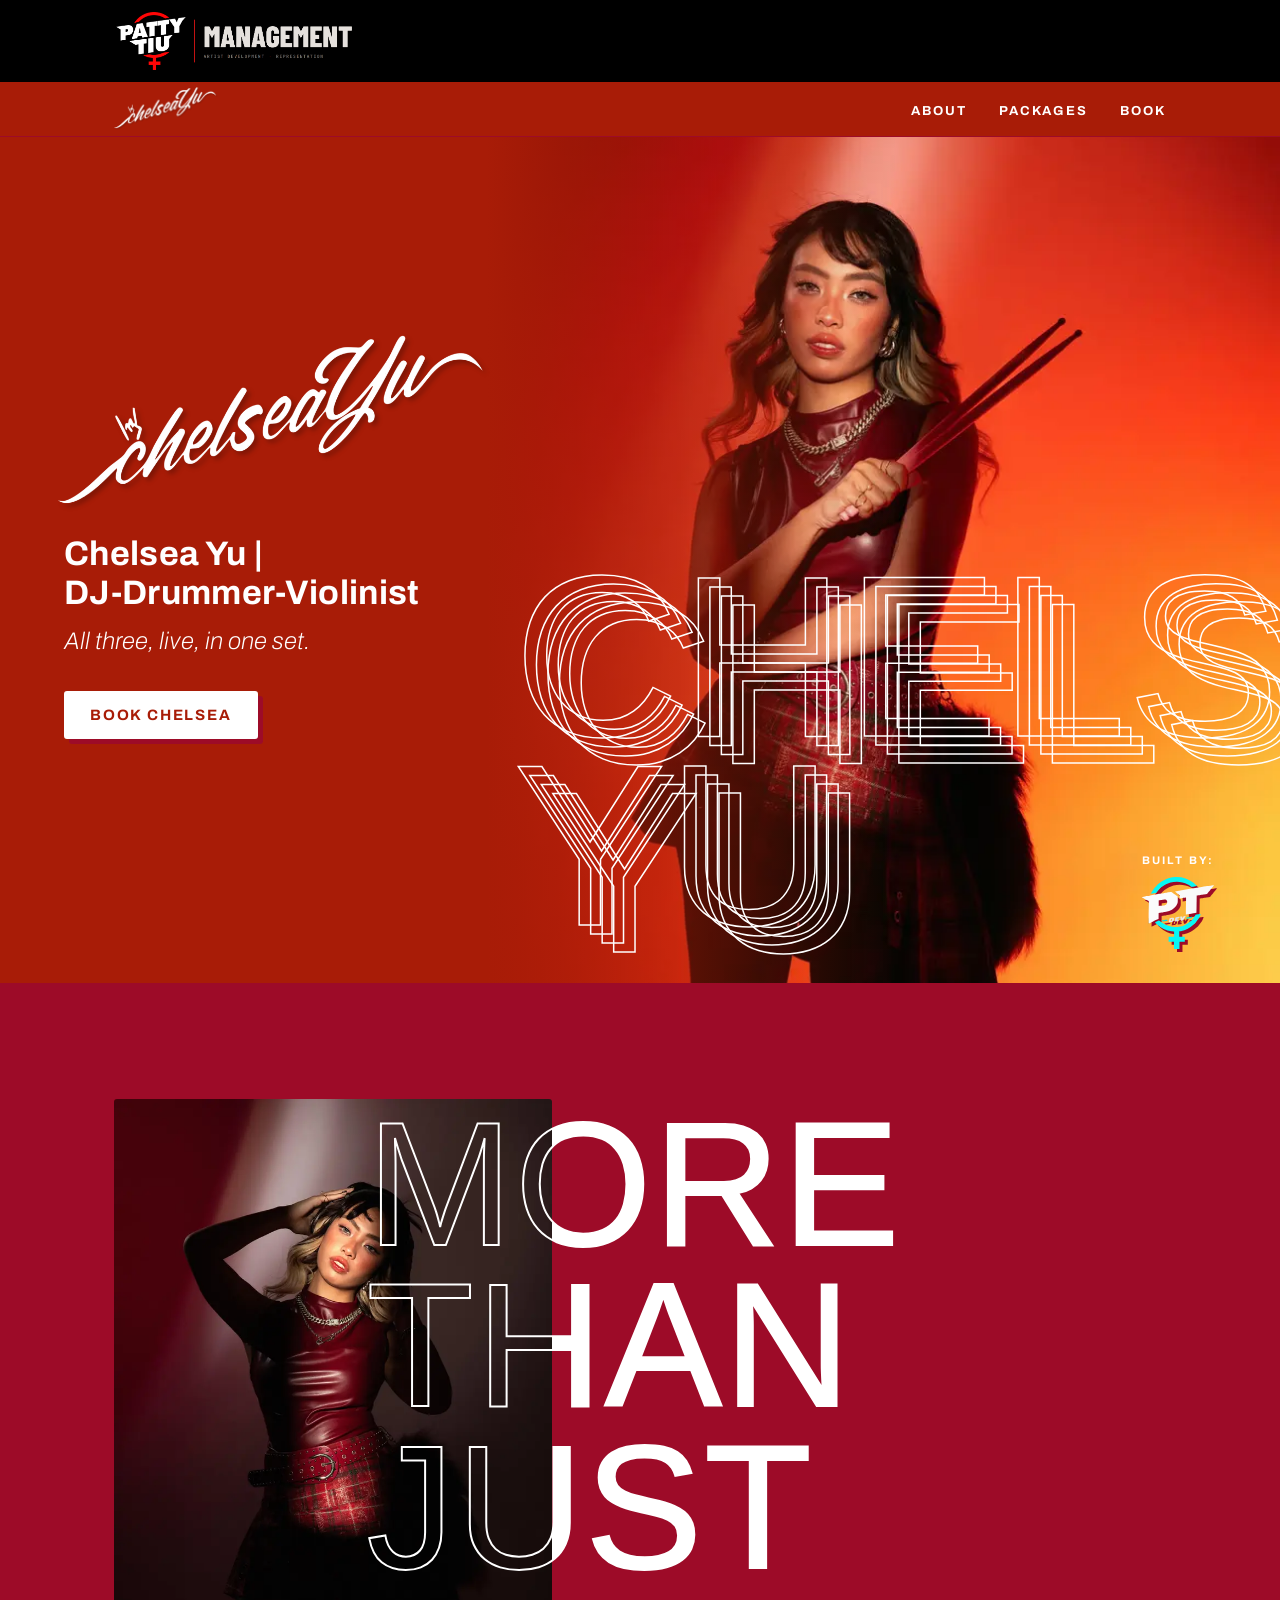
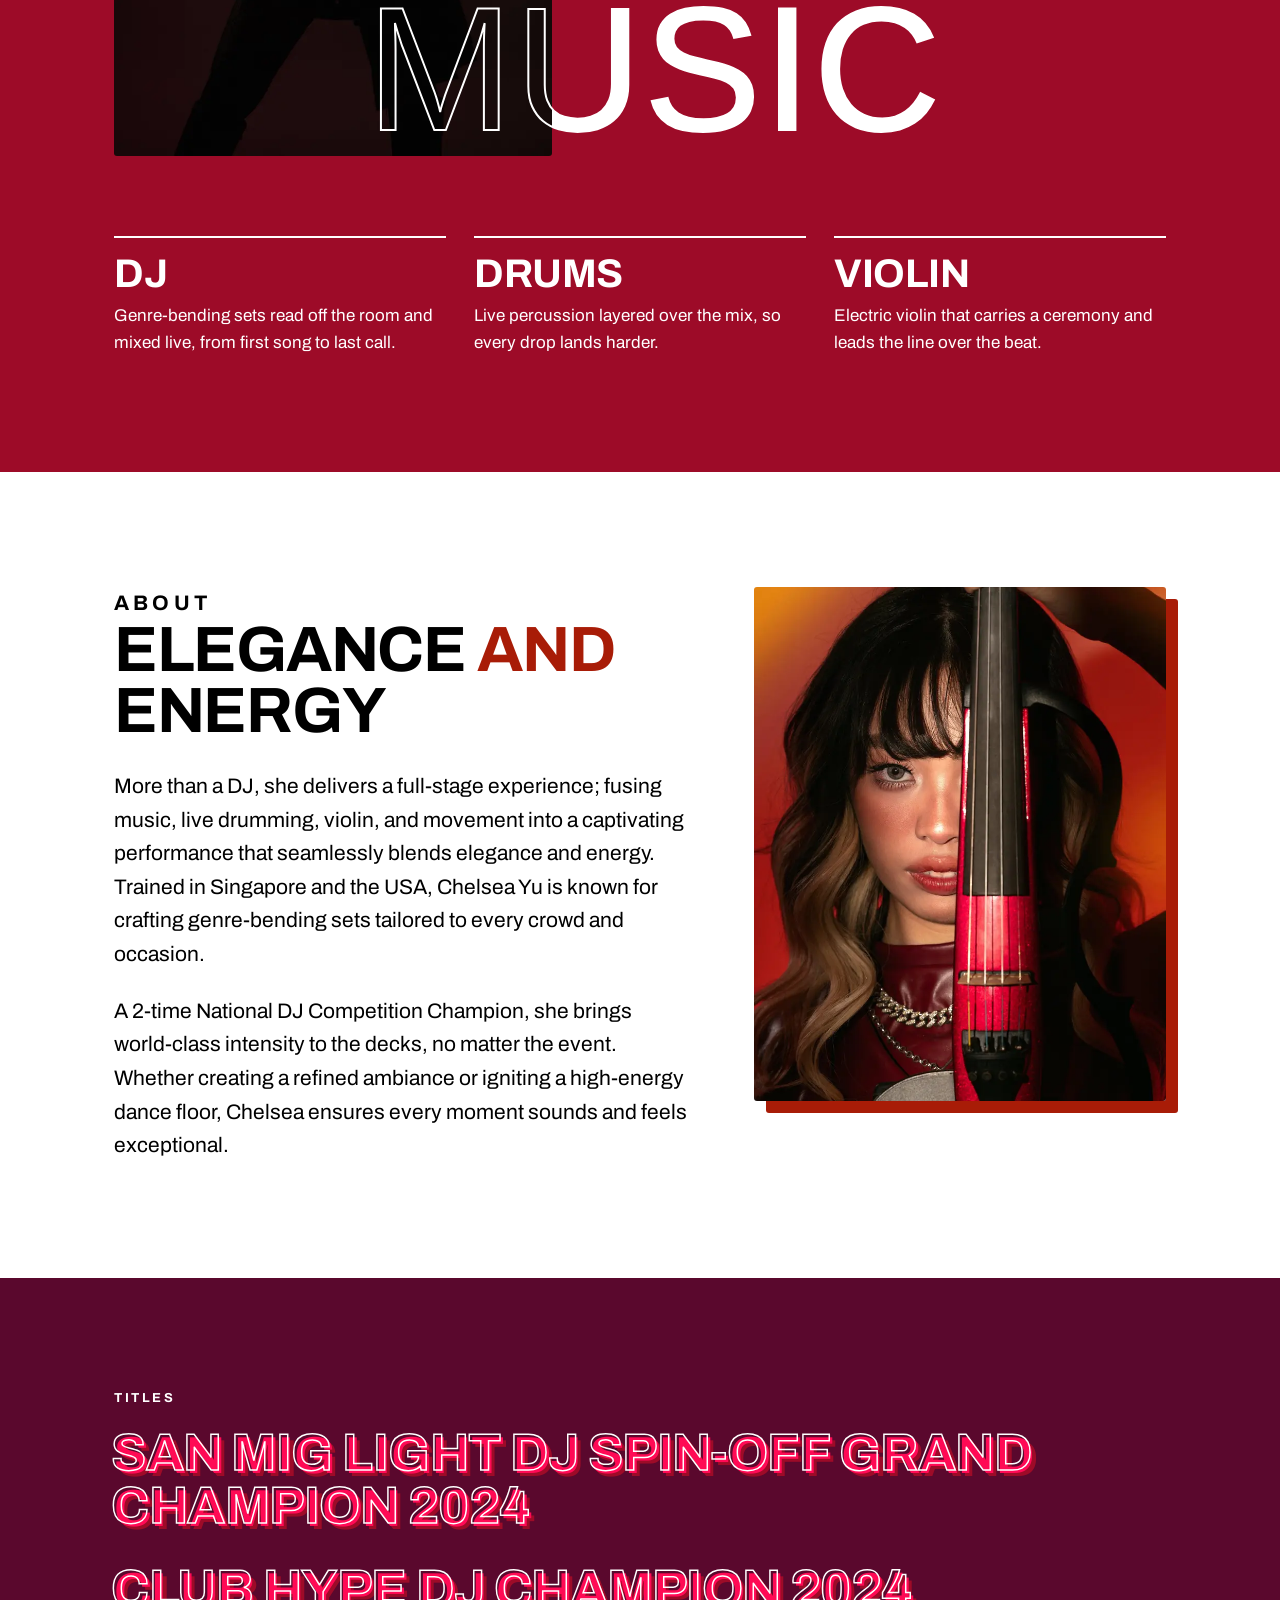
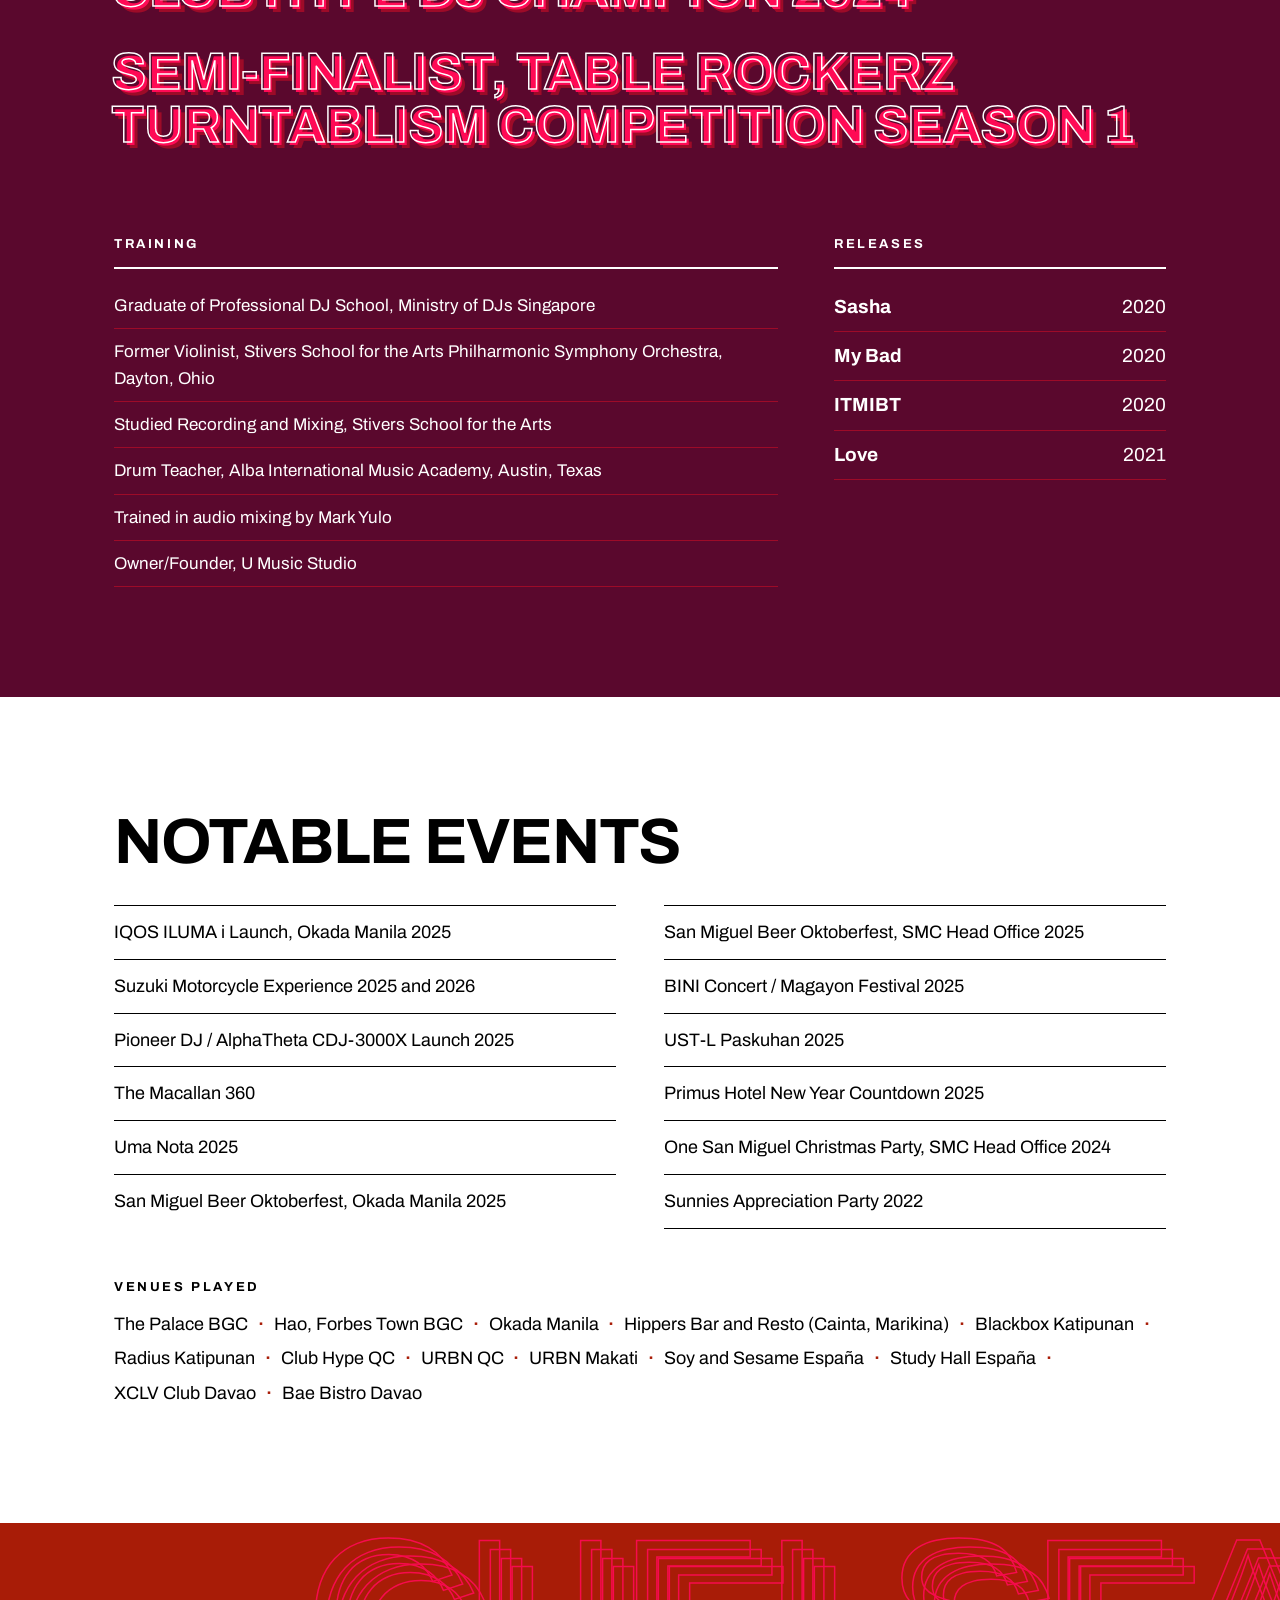
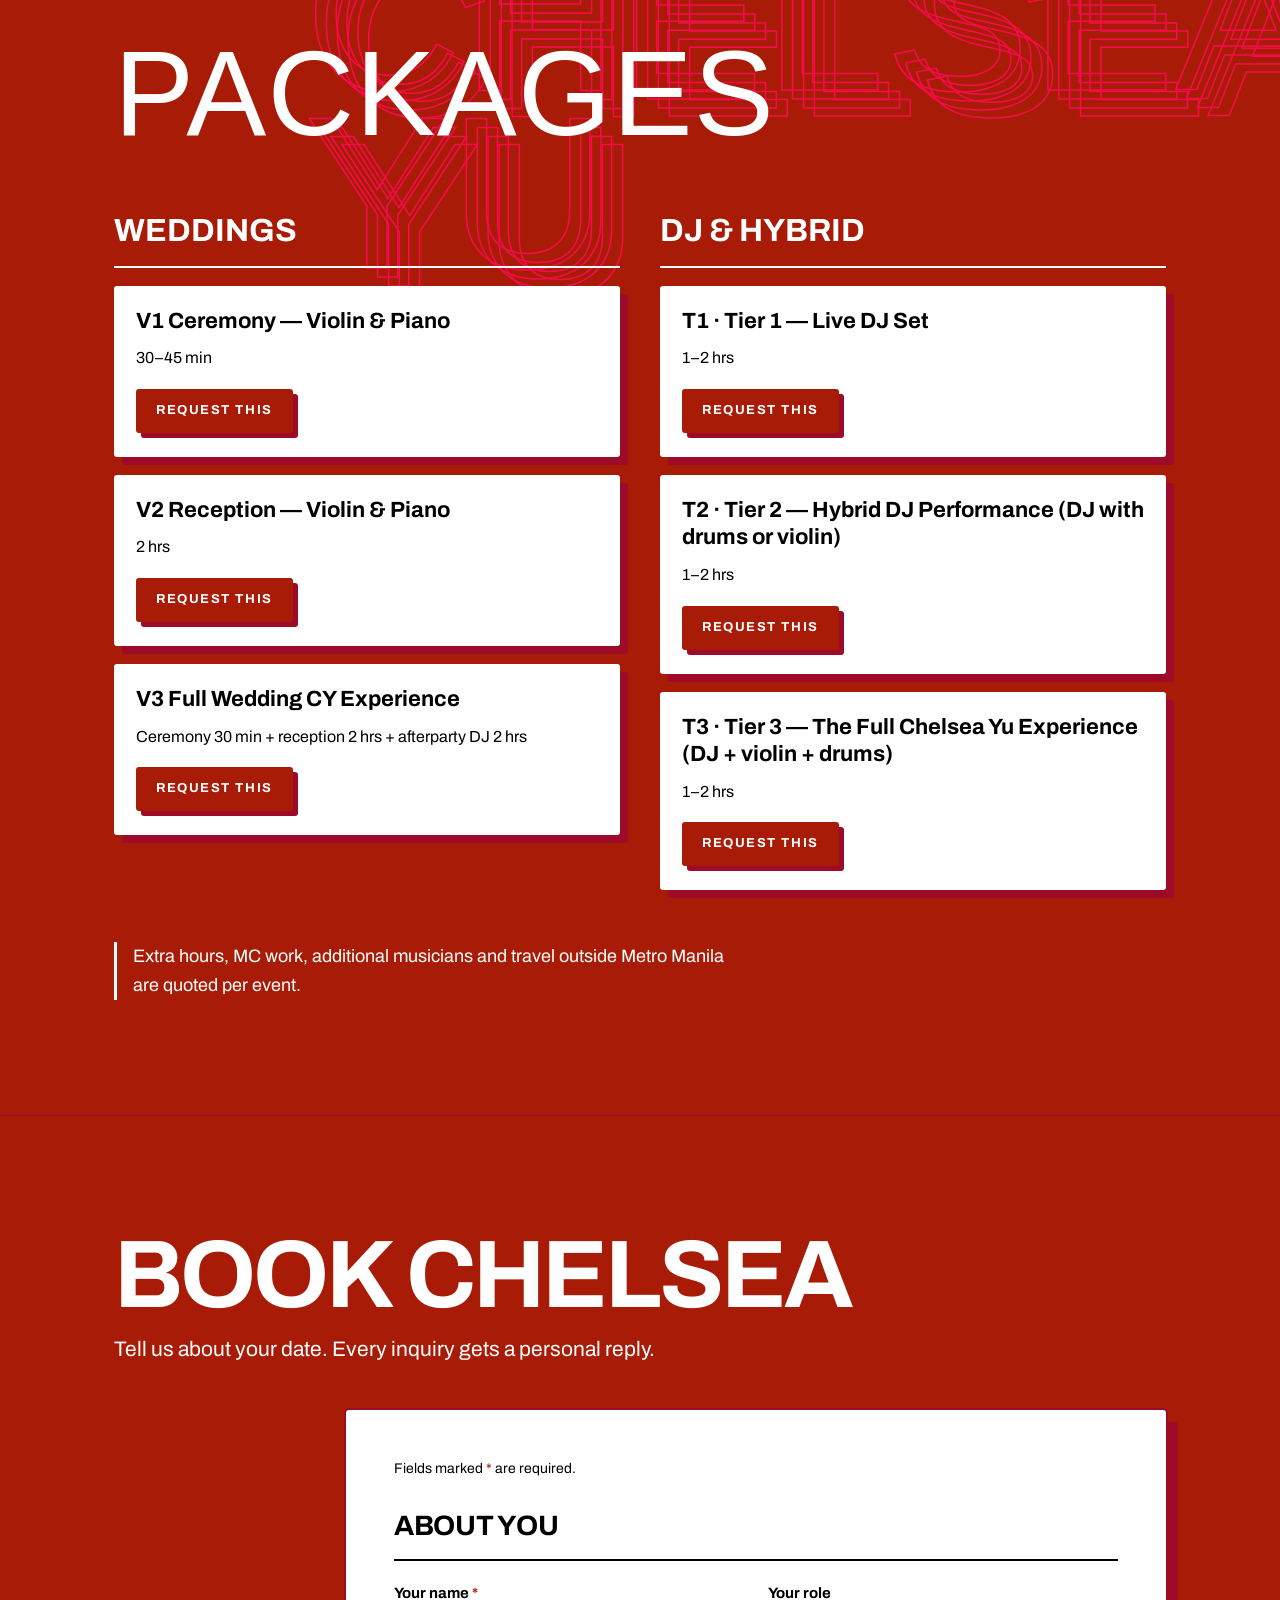
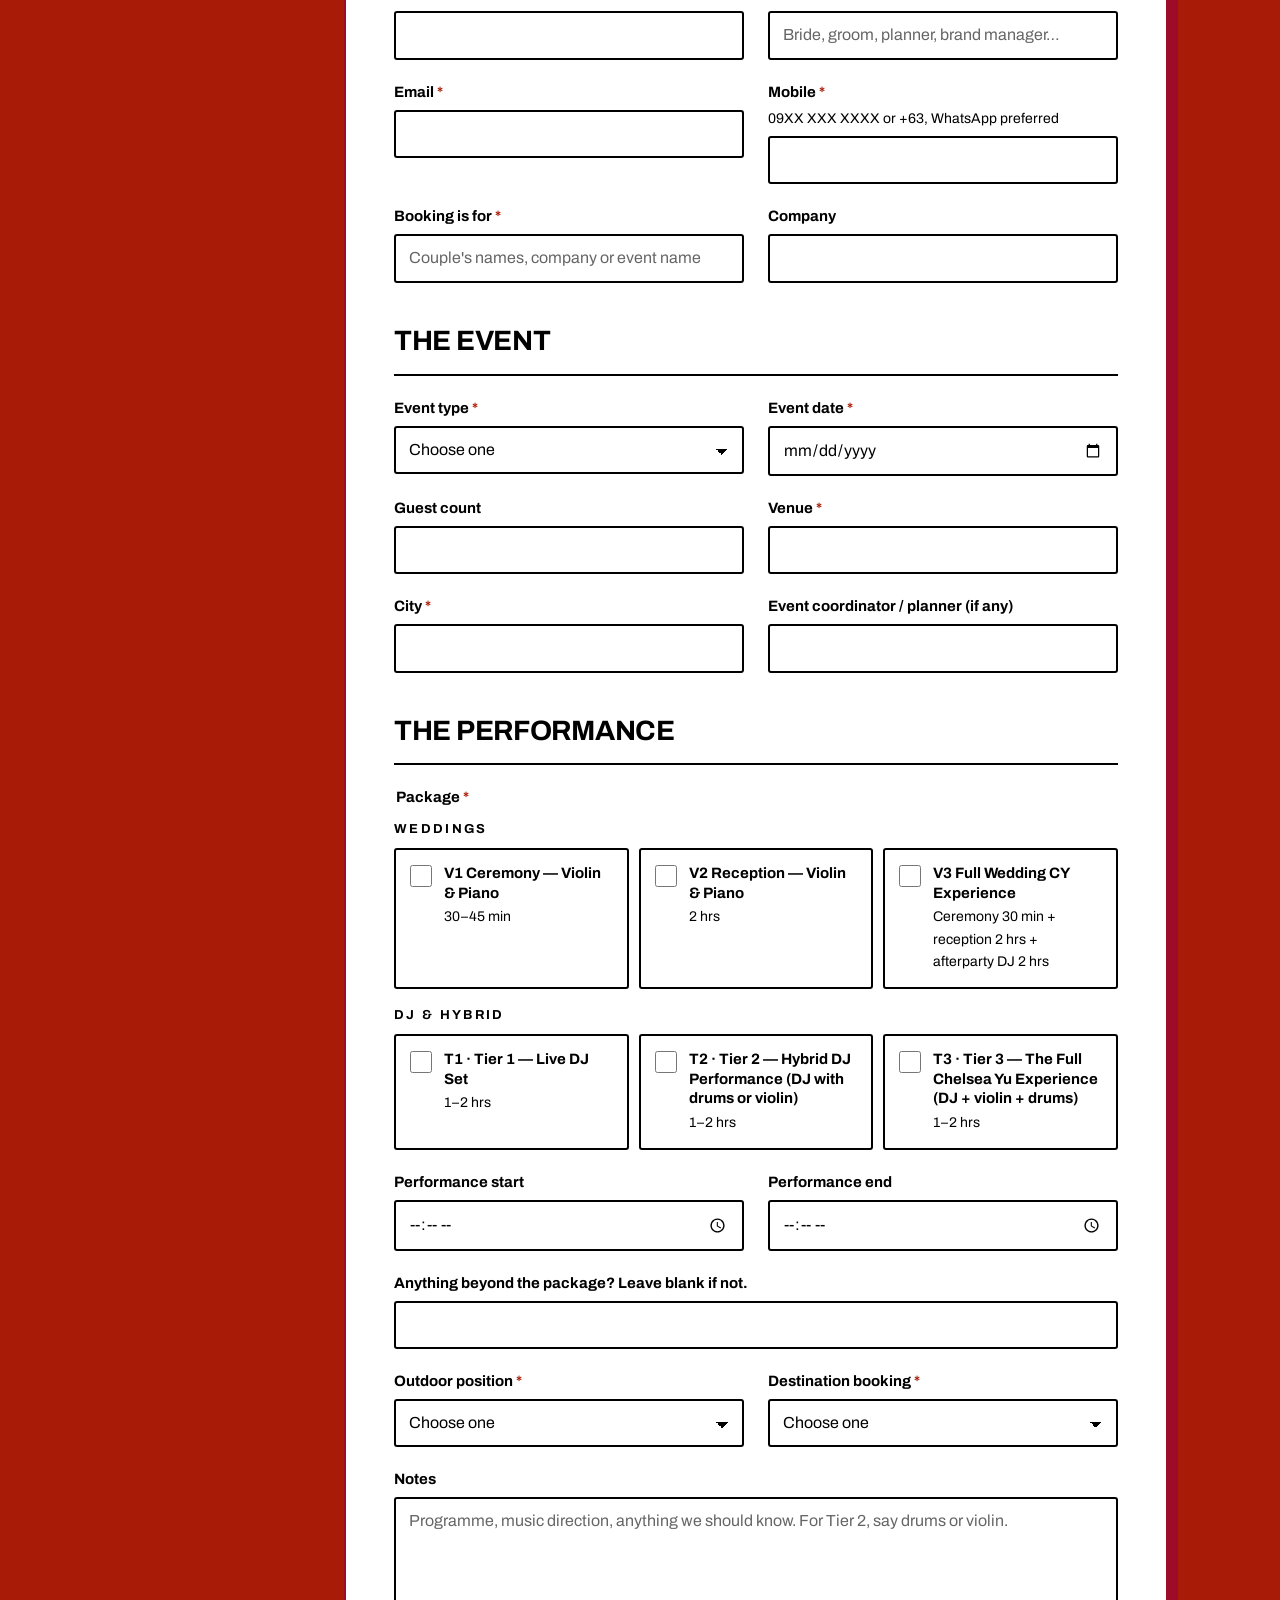
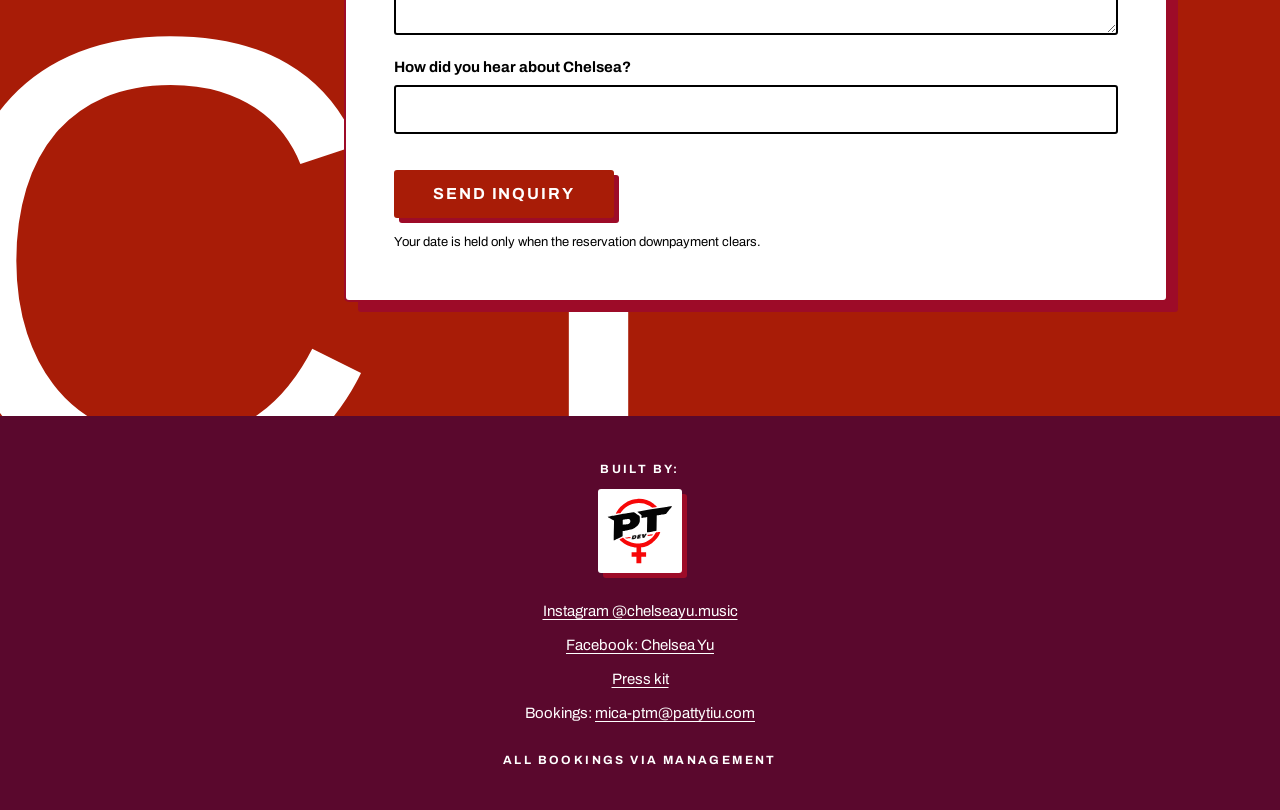
==== commit c9791633: "Fix dead domain in canonical/OG/JSON-LD; restore PTM management lockup and footer line" ====
--- a/index.html
+++ b/index.html
@@ -7,12 +7,12 @@
 <meta name="description" content="More than a DJ, she delivers a full-stage experience; fusing music, live drumming, violin, and movement into a captivating performance that seamlessly blends elegance and energy.">
 <meta name="theme-color" content="#A81C07">
 <meta name="format-detection" content="telephone=no">
-<link rel="canonical" href="https://bookings-chelseayu-ptm.netlify.app/">
+<link rel="canonical" href="https://chelseayu-music.netlify.app/">
 <meta property="og:type" content="website">
 <meta property="og:title" content="Chelsea Yu | DJ-Drummer-Violinist — Bookings">
 <meta property="og:description" content="More than a DJ, she delivers a full-stage experience; fusing music, live drumming, violin, and movement into a captivating performance that seamlessly blends elegance and energy.">
-<meta property="og:url" content="https://bookings-chelseayu-ptm.netlify.app/">
-<meta property="og:image" content="https://bookings-chelseayu-ptm.netlify.app/assets/img/og.jpg">
+<meta property="og:url" content="https://chelseayu-music.netlify.app/">
+<meta property="og:image" content="https://chelseayu-music.netlify.app/assets/img/og.jpg">
 <meta property="og:image:width" content="1200">
 <meta property="og:image:height" content="630">
 <meta name="twitter:card" content="summary_large_image">
@@ -24,397 +24,410 @@
 <link rel="preload" as="image" href="/assets/img/hero-800.webp" imagesrcset="/assets/img/hero-480.webp 480w, /assets/img/hero-800.webp 800w, /assets/img/hero-1200.webp 1200w, /assets/img/hero-1334.webp 1334w" imagesizes="(min-width: 900px) 62vw, 100vw" fetchpriority="high">
 <link rel="stylesheet" href="https://fonts.googleapis.com/css2?family=Archivo:ital,wght@0,200;0,400;0,700;1,200;1,400;1,700&family=Permanent+Marker&display=swap">
 <link rel="stylesheet" href="/assets/site.css">
+<style>
+/* PATTY TIU MANAGEMENT lockup — upper left, ink bar above the nav. Scrolls away; the nav stays sticky. */
+.ptm-bar{background:var(--ink);padding-block:calc(10px + env(safe-area-inset-top,0px)) 10px}
+.ptm-bar img{width:clamp(170px,28vw,240px);height:auto}
+.foot .mgmt{font-size:12px;font-weight:700;letter-spacing:.2em;text-transform:uppercase}
+</style>
 <script>document.documentElement.classList.add('js')</script>
 <script src="/assets/site.js" defer></script>
 <script type="application/ld+json">
 {
-  "@context": "https://schema.org",
-  "@type": "MusicGroup",
-  "name": "Chelsea Yu",
-  "description": "DJ, drummer and violinist. More than a DJ, she delivers a full-stage experience; fusing music, live drumming, violin, and movement into a captivating performance that seamlessly blends elegance and energy.",
-  "url": "https://bookings-chelseayu-ptm.netlify.app/",
-  "image": "https://bookings-chelseayu-ptm.netlify.app/assets/img/og.jpg",
-  "email": "mica-ptm@pattytiu.com",
-  "sameAs": [
-    "https://instagram.com/chelseayu.music",
-    "https://facebook.com/chelseayu.music"
-  ]
+"@context": "https://schema.org",
+"@type": "MusicGroup",
+"name": "Chelsea Yu",
+"description": "DJ, drummer and violinist. More than a DJ, she delivers a full-stage experience; fusing music, live drumming, violin, and movement into a captivating performance that seamlessly blends elegance and energy.",
+"url": "https://chelseayu-music.netlify.app/",
+"image": "https://chelseayu-music.netlify.app/assets/img/og.jpg",
+"email": "mica-ptm@pattytiu.com",
+"sameAs": [
+"https://instagram.com/chelseayu.music",
+"https://facebook.com/chelseayu.music"
+]
 }
 </script>
 </head>
 <body>
 <a class="skip" href="#book">Skip to booking form</a>
 
+<div class="ptm-bar">
+<div class="wrap">
+<img src="/ptm-management-lockup.png" width="945" height="246" alt="Patty Tiu Management — Artist Development · Representation">
+</div>
+</div>
+
 <header class="nav on-red">
-  <div class="wrap">
-    <a class="nav__logo" href="#top" aria-label="Chelsea Yu, back to top">
-      <img src="/assets/img/logo-420.webp" width="420" height="173" alt="">
-    </a>
-    <nav aria-label="Main">
-      <ul>
-        <li><a href="#about">About</a></li>
-        <li><a href="#packages">Packages</a></li>
-        <li><a href="#book">Book</a></li>
-      </ul>
-    </nav>
-  </div>
+<div class="wrap">
+<a class="nav__logo" href="#top" aria-label="Chelsea Yu, back to top">
+<img src="/assets/img/logo-420.webp" width="420" height="173" alt="">
+</a>
+<nav aria-label="Main">
+<ul>
+<li><a href="#about">About</a></li>
+<li><a href="#packages">Packages</a></li>
+<li><a href="#book">Book</a></li>
+</ul>
+</nav>
+</div>
 </header>
 
 <main id="top">
 
-  <!-- 1 · Hero -->
-  <section class="hero on-red" aria-labelledby="hero-title">
-    <div class="hero__media">
-      <img src="/assets/img/hero-800.webp"
-           srcset="/assets/img/hero-480.webp 480w, /assets/img/hero-800.webp 800w, /assets/img/hero-1200.webp 1200w, /assets/img/hero-1334.webp 1334w"
-           sizes="(min-width: 900px) 62vw, 100vw" width="1334" height="2000" fetchpriority="high"
-           alt="Chelsea Yu in burgundy leather, holding red drumsticks against a warm red-to-amber studio backdrop">
-    </div>
-    <div class="echo" aria-hidden="true"><span>Chelsea<br>Yu</span><span>Chelsea<br>Yu</span><span>Chelsea<br>Yu</span><span>Chelsea<br>Yu</span></div>
-    <div class="wrap hero__body">
-      <img class="hero__logo" src="/assets/img/logo-840.webp" srcset="/assets/img/logo-420.webp 420w, /assets/img/logo-840.webp 840w"
-           sizes="(min-width: 1100px) 440px, 40vw" width="840" height="346" alt="Chelsea Yu">
-      <h1 id="hero-title">Chelsea Yu | <span class="nw">DJ-Drummer-Violinist</span></h1>
-      <p class="hero__line">All three, live, in one set.</p>
-      <a class="btn btn--light" href="#book">Book Chelsea</a>
-    </div>
-    <p class="hero__built"><span>Built by:</span> <img src="/assets/img/pt-dev-mark-white.svg" width="807" height="810" alt="PT Dev"></p>
-  </section>
-
-  <!-- 2 · More than just music -->
-  <section class="mtjm" aria-labelledby="mtjm-title">
-    <div class="wrap">
-      <div class="mtjm__grid reveal">
-        <h2 id="mtjm-title" class="marker mtjm__type mtjm__type--solid"><span>More than</span> <span>just music</span></h2>
-        <img class="mtjm__photo" loading="lazy" decoding="async"
-             src="/assets/img/stage-800.webp"
-             srcset="/assets/img/stage-480.webp 480w, /assets/img/stage-800.webp 800w, /assets/img/stage-1200.webp 1200w"
-             sizes="(min-width: 900px) 40vw, 78vw" width="1200" height="1799"
-             alt="Chelsea Yu posing under a spotlight in a burgundy leather top and tartan skirt">
-        <p class="marker mtjm__type mtjm__type--line" aria-hidden="true"><span>More than</span> <span>just music</span></p>
-      </div>
-      <ul class="trio">
-        <li class="reveal"><h3>DJ</h3><p>Genre-bending sets read off the room and mixed live, from first song to last call.</p></li>
-        <li class="reveal"><h3>Drums</h3><p>Live percussion layered over the mix, so every drop lands harder.</p></li>
-        <li class="reveal"><h3>Violin</h3><p>Electric violin that carries a ceremony and leads the line over the beat.</p></li>
-      </ul>
-    </div>
-  </section>
-
-  <!-- 3 · About -->
-  <section class="about" id="about" aria-labelledby="about-title">
-    <div class="wrap about__grid">
-      <div class="about__copy reveal">
-        <p class="kicker">About</p>
-        <h2 id="about-title" class="h2">Elegance <em>and</em> energy</h2>
-        <p>More than a DJ, she delivers a full-stage experience; fusing music, live drumming, violin, and movement into a captivating performance that seamlessly blends elegance and energy. Trained in Singapore and the USA, Chelsea Yu is known for crafting genre-bending sets tailored to every crowd and occasion.</p>
-        <p>A 2-time National DJ Competition Champion, she brings world-class intensity to the decks, no matter the event. Whether creating a refined ambiance or igniting a high-energy dance floor, Chelsea ensures every moment sounds and feels exceptional.</p>
-      </div>
-      <img class="about__photo reveal" loading="lazy" decoding="async"
-           src="/assets/img/violin-800.webp"
-           srcset="/assets/img/violin-480.webp 480w, /assets/img/violin-800.webp 800w, /assets/img/violin-1200.webp 1200w"
-           sizes="(min-width: 900px) 38vw, 90vw" width="1200" height="1799"
-           alt="Close portrait of Chelsea Yu holding her red electric violin upright beside her face">
-    </div>
-  </section>
-
-  <!-- 4 · Credentials -->
-  <section class="creds" aria-labelledby="creds-title">
-    <div class="wrap">
-      <h2 id="creds-title" class="kicker">Titles</h2>
-      <ul class="titles">
-        <li class="reveal"><span class="cap" data-text="San Mig Light DJ Spin-Off Grand Champion 2024">San Mig Light DJ Spin-Off Grand Champion 2024</span></li>
-        <li class="reveal"><span class="cap" data-text="Club Hype DJ Champion 2024">Club Hype DJ Champion 2024</span></li>
-        <li class="reveal"><span class="cap" data-text="Semi-Finalist, Table Rockerz Turntablism Competition Season 1">Semi-Finalist, Table Rockerz Turntablism Competition Season 1</span></li>
-      </ul>
-      <div class="creds__cols">
-        <div class="reveal">
-          <h3>Training</h3>
-          <ul>
-            <li>Graduate of Professional DJ School, Ministry of DJs Singapore</li>
-            <li>Former Violinist, Stivers School for the Arts Philharmonic Symphony Orchestra, Dayton, Ohio</li>
-            <li>Studied Recording and Mixing, Stivers School for the Arts</li>
-            <li>Drum Teacher, Alba International Music Academy, Austin, Texas</li>
-            <li>Trained in audio mixing by Mark Yulo</li>
-            <li>Owner/Founder, U Music Studio</li>
-          </ul>
-        </div>
-        <div class="reveal">
-          <h3>Releases</h3>
-          <ul class="releases">
-            <li>Sasha <span>2020</span></li>
-            <li>My Bad <span>2020</span></li>
-            <li>ITMIBT <span>2020</span></li>
-            <li>Love <span>2021</span></li>
-          </ul>
-        </div>
-      </div>
-    </div>
-  </section>
-
-  <!-- 5 · Notable events -->
-  <section class="events" aria-labelledby="events-title">
-    <div class="wrap">
-      <h2 id="events-title" class="h2 reveal">Notable events</h2>
-      <ul class="events__list reveal">
-        <li>IQOS ILUMA i Launch, Okada Manila 2025</li>
-        <li>Suzuki Motorcycle Experience 2025 and 2026</li>
-        <li>Pioneer DJ / AlphaTheta CDJ-3000X Launch 2025</li>
-        <li>The Macallan 360</li>
-        <li>Uma Nota 2025</li>
-        <li>San Miguel Beer Oktoberfest, Okada Manila 2025</li>
-        <li>San Miguel Beer Oktoberfest, SMC Head Office 2025</li>
-        <li>BINI Concert / Magayon Festival 2025</li>
-        <li>UST-L Paskuhan 2025</li>
-        <li>Primus Hotel New Year Countdown 2025</li>
-        <li>One San Miguel Christmas Party, SMC Head Office 2024</li>
-        <li>Sunnies Appreciation Party 2022</li>
-      </ul>
-      <div class="venues reveal">
-        <h3 class="kicker">Venues played</h3>
-        <ul>
-          <li>The Palace BGC</li>
-          <li>Hao, Forbes Town BGC</li>
-          <li>Okada Manila</li>
-          <li>Hippers Bar and Resto (Cainta, Marikina)</li>
-          <li>Blackbox Katipunan</li>
-          <li>Radius Katipunan</li>
-          <li>Club Hype QC</li>
-          <li>URBN QC</li>
-          <li>URBN Makati</li>
-          <li>Soy and Sesame España</li>
-          <li>Study Hall España</li>
-          <li>XCLV Club Davao</li>
-          <li>Bae Bistro Davao</li>
-        </ul>
-      </div>
-    </div>
-  </section>
-
-  <!-- 6 · Packages -->
-  <section class="packages on-red" id="packages" aria-labelledby="packages-title">
-    <div class="echo echo--hot" aria-hidden="true"><span>Chelsea<br>Yu</span><span>Chelsea<br>Yu</span><span>Chelsea<br>Yu</span><span>Chelsea<br>Yu</span></div>
-    <div class="wrap">
-      <h2 id="packages-title" class="marker reveal">Packages</h2>
-      <div class="pk-cols">
-        <div class="pk-col reveal">
-          <h3>Weddings</h3>
-          <ul>
-            <li class="card"><h4>V1 Ceremony — Violin &amp; Piano</h4><p>30–45 min</p>
-              <a class="btn" href="#book" data-pick="p_v1">Request this<span class="sr">: V1 Ceremony — Violin &amp; Piano</span></a></li>
-            <li class="card"><h4>V2 Reception — Violin &amp; Piano</h4><p>2 hrs</p>
-              <a class="btn" href="#book" data-pick="p_v2">Request this<span class="sr">: V2 Reception — Violin &amp; Piano</span></a></li>
-            <li class="card"><h4>V3 Full Wedding CY Experience</h4><p>Ceremony 30 min + reception 2 hrs + afterparty DJ 2 hrs</p>
-              <a class="btn" href="#book" data-pick="p_v3">Request this<span class="sr">: V3 Full Wedding CY Experience</span></a></li>
-          </ul>
-        </div>
-        <div class="pk-col reveal">
-          <h3>DJ &amp; Hybrid</h3>
-          <ul>
-            <li class="card"><h4>T1 · Tier 1 — Live DJ Set</h4><p>1–2 hrs</p>
-              <a class="btn" href="#book" data-pick="p_t1">Request this<span class="sr">: T1 · Tier 1 — Live DJ Set</span></a></li>
-            <li class="card"><h4>T2 · Tier 2 — Hybrid DJ Performance (DJ with drums or violin)</h4><p>1–2 hrs</p>
-              <a class="btn" href="#book" data-pick="p_t2">Request this<span class="sr">: T2 · Tier 2 — Hybrid DJ Performance</span></a></li>
-            <li class="card"><h4>T3 · Tier 3 — The Full Chelsea Yu Experience (DJ + violin + drums)</h4><p>1–2 hrs</p>
-              <a class="btn" href="#book" data-pick="p_t3">Request this<span class="sr">: T3 · Tier 3 — The Full Chelsea Yu Experience</span></a></li>
-          </ul>
-        </div>
-      </div>
-      <p class="packages__note reveal">Extra hours, MC work, additional musicians and travel outside Metro Manila are quoted per event.</p>
-    </div>
-  </section>
-
-  <!-- 7 · Book -->
-  <section class="book on-red" id="book" aria-labelledby="book-title">
-    <div class="book__cy" aria-hidden="true">CY</div>
-    <div class="wrap">
-      <div class="book__head">
-        <h2 id="book-title">Book Chelsea</h2>
-        <p class="lead">Tell us about your date. Every inquiry gets a personal reply.</p>
-      </div>
-
-      <div class="panel">
-        <form class="form" id="inquiry" name="chelsea-yu-inquiry" method="POST" action="/thanks/" data-netlify="true" netlify-honeypot="bot-field">
-          <input type="hidden" name="form-name" value="chelsea-yu-inquiry">
-          <p class="hp" aria-hidden="true"><label>Leave this blank <input name="bot-field" tabindex="-1" autocomplete="off"></label></p>
-          <p class="req-note">Fields marked <span class="req" aria-hidden="true">*</span><span class="sr">with an asterisk</span> are required.</p>
-
-          <fieldset class="group">
-            <legend>About you</legend>
-            <div class="grid">
-              <div class="field">
-                <label for="f-name">Your name <span class="req" aria-hidden="true">*</span></label>
-                <input id="f-name" name="Your name" type="text" required autocomplete="name" aria-describedby="f-name-err">
-                <p class="err" id="f-name-err"></p>
-              </div>
-              <div class="field">
-                <label for="f-role">Your role</label>
-                <input id="f-role" name="Your role" type="text" placeholder="Bride, groom, planner, brand manager…" aria-describedby="f-role-err">
-                <p class="err" id="f-role-err"></p>
-              </div>
-              <div class="field">
-                <label for="f-email">Email <span class="req" aria-hidden="true">*</span></label>
-                <input id="f-email" name="Email" type="email" required autocomplete="email" aria-describedby="f-email-err">
-                <p class="err" id="f-email-err"></p>
-              </div>
-              <div class="field">
-                <label for="f-mobile">Mobile <span class="req" aria-hidden="true">*</span></label>
-                <p class="hint" id="f-mobile-hint">09XX XXX XXXX or +63, WhatsApp preferred</p>
-                <input id="f-mobile" name="Mobile" type="tel" required autocomplete="tel" inputmode="tel" aria-describedby="f-mobile-hint f-mobile-err">
-                <p class="err" id="f-mobile-err"></p>
-              </div>
-              <div class="field">
-                <label for="f-for">Booking is for <span class="req" aria-hidden="true">*</span></label>
-                <input id="f-for" name="Booking is for" type="text" required placeholder="Couple's names, company or event name" aria-describedby="f-for-err">
-                <p class="err" id="f-for-err"></p>
-              </div>
-              <div class="field">
-                <label for="f-company">Company</label>
-                <input id="f-company" name="Company" type="text" autocomplete="organization" aria-describedby="f-company-err">
-                <p class="err" id="f-company-err"></p>
-              </div>
-            </div>
-          </fieldset>
-
-          <fieldset class="group">
-            <legend>The event</legend>
-            <div class="grid">
-              <div class="field">
-                <label for="f-type">Event type <span class="req" aria-hidden="true">*</span></label>
-                <select id="f-type" name="Event type" required aria-describedby="f-type-err">
-                  <option value="">Choose one</option>
-                  <option>Wedding — ceremony only</option>
-                  <option>Wedding — reception only</option>
-                  <option>Wedding — ceremony and reception</option>
-                  <option>Corporate / brand event</option>
-                  <option>Club or bar night</option>
-                  <option>Festival or concert</option>
-                  <option>Private party / debut / birthday</option>
-                  <option>Other</option>
-                </select>
-                <p class="err" id="f-type-err"></p>
-              </div>
-              <div class="field">
-                <label for="f-date">Event date <span class="req" aria-hidden="true">*</span></label>
-                <input id="f-date" name="Event date" type="date" required aria-describedby="f-date-err">
-                <p class="err" id="f-date-err"></p>
-              </div>
-              <div class="field">
-                <label for="f-guests">Guest count</label>
-                <input id="f-guests" name="Guest count" type="number" min="1" step="1" inputmode="numeric" aria-describedby="f-guests-err">
-                <p class="err" id="f-guests-err"></p>
-              </div>
-              <div class="field">
-                <label for="f-venue">Venue <span class="req" aria-hidden="true">*</span></label>
-                <input id="f-venue" name="Venue" type="text" required aria-describedby="f-venue-err">
-                <p class="err" id="f-venue-err"></p>
-              </div>
-              <div class="field">
-                <label for="f-city">City <span class="req" aria-hidden="true">*</span></label>
-                <input id="f-city" name="City" type="text" required autocomplete="address-level2" aria-describedby="f-city-err">
-                <p class="err" id="f-city-err"></p>
-              </div>
-              <div class="field">
-                <label for="f-coord">Event coordinator / planner (if any)</label>
-                <input id="f-coord" name="Coordinator" type="text" aria-describedby="f-coord-err">
-                <p class="err" id="f-coord-err"></p>
-              </div>
-            </div>
-          </fieldset>
-
-          <fieldset class="group">
-            <legend>The performance</legend>
-            <div class="grid">
-              <fieldset class="pkg full" id="pkg" aria-describedby="pkg-err">
-                <legend>Package <span class="req" aria-hidden="true">*</span><span class="sr">(required, choose at least one)</span></legend>
-                <div class="pkg-group" data-kind="V">
-                  <h4>Weddings</h4>
-                  <div class="opts">
-                    <label class="opt" for="p_v1"><input id="p_v1" type="checkbox" name="Package" value="V1 Ceremony — Violin &amp; Piano"><span><b>V1 Ceremony — Violin &amp; Piano</b><small>30–45 min</small></span></label>
-                    <label class="opt" for="p_v2"><input id="p_v2" type="checkbox" name="Package" value="V2 Reception — Violin &amp; Piano"><span><b>V2 Reception — Violin &amp; Piano</b><small>2 hrs</small></span></label>
-                    <label class="opt" for="p_v3"><input id="p_v3" type="checkbox" name="Package" value="V3 Full Wedding CY Experience"><span><b>V3 Full Wedding CY Experience</b><small>Ceremony 30 min + reception 2 hrs + afterparty DJ 2 hrs</small></span></label>
-                  </div>
-                </div>
-                <div class="pkg-group" data-kind="T">
-                  <h4>DJ &amp; Hybrid</h4>
-                  <div class="opts">
-                    <label class="opt" for="p_t1"><input id="p_t1" type="checkbox" name="Package" value="T1 · Tier 1 — Live DJ Set"><span><b>T1 · Tier 1 — Live DJ Set</b><small>1–2 hrs</small></span></label>
-                    <label class="opt" for="p_t2"><input id="p_t2" type="checkbox" name="Package" value="T2 · Tier 2 — Hybrid DJ Performance (DJ with drums or violin)"><span><b>T2 · Tier 2 — Hybrid DJ Performance (DJ with drums or violin)</b><small>1–2 hrs</small></span></label>
-                    <label class="opt" for="p_t3"><input id="p_t3" type="checkbox" name="Package" value="T3 · Tier 3 — The Full Chelsea Yu Experience (DJ + violin + drums)"><span><b>T3 · Tier 3 — The Full Chelsea Yu Experience (DJ + violin + drums)</b><small>1–2 hrs</small></span></label>
-                  </div>
-                </div>
-                <p class="err" id="pkg-err"></p>
-              </fieldset>
-
-              <div class="field">
-                <label for="f-start">Performance start</label>
-                <input id="f-start" name="Set start" type="time" aria-describedby="f-start-err">
-                <p class="err" id="f-start-err"></p>
-              </div>
-              <div class="field">
-                <label for="f-end">Performance end</label>
-                <input id="f-end" name="Set end" type="time" aria-describedby="f-end-err">
-                <p class="err" id="f-end-err"></p>
-              </div>
-              <div class="field full">
-                <label for="f-beyond">Anything beyond the package? Leave blank if not.</label>
-                <input id="f-beyond" name="Beyond the package" type="text" aria-describedby="f-beyond-err">
-                <p class="err" id="f-beyond-err"></p>
-              </div>
-              <div class="field">
-                <label for="f-outdoor">Outdoor position <span class="req" aria-hidden="true">*</span></label>
-                <select id="f-outdoor" name="Outdoor position" required aria-describedby="f-outdoor-err">
-                  <option value="">Choose one</option>
-                  <option>No — indoor or fully covered</option>
-                  <option>Yes — outdoor or partly exposed</option>
-                  <option>Not yet decided</option>
-                </select>
-                <p class="err" id="f-outdoor-err"></p>
-              </div>
-              <div class="field">
-                <label for="f-dest">Destination booking <span class="req" aria-hidden="true">*</span></label>
-                <select id="f-dest" name="Destination booking" required aria-describedby="f-dest-err">
-                  <option value="">Choose one</option>
-                  <option>No — within Metro Manila</option>
-                  <option>Yes — outside Metro Manila</option>
-                  <option>Not sure yet</option>
-                </select>
-                <p class="err" id="f-dest-err"></p>
-              </div>
-              <div class="field full">
-                <label for="f-notes">Notes</label>
-                <textarea id="f-notes" name="Notes" rows="5" placeholder="Programme, music direction, anything we should know. For Tier 2, say drums or violin." aria-describedby="f-notes-err"></textarea>
-                <p class="err" id="f-notes-err"></p>
-              </div>
-              <div class="field full">
-                <label for="f-source">How did you hear about Chelsea?</label>
-                <input id="f-source" name="Source" type="text" aria-describedby="f-source-err">
-                <p class="err" id="f-source-err"></p>
-              </div>
-            </div>
-          </fieldset>
-
-          <div class="submit">
-            <p class="summary" id="form-summary" role="status" aria-live="assertive"></p>
-            <button class="btn" type="submit">Send inquiry</button>
-            <p class="fineprint">Your date is held only when the reservation downpayment clears.</p>
-          </div>
-        </form>
-      </div>
-    </div>
-  </section>
+<!-- 1 · Hero -->
+<section class="hero on-red" aria-labelledby="hero-title">
+<div class="hero__media">
+<img src="/assets/img/hero-800.webp"
+srcset="/assets/img/hero-480.webp 480w, /assets/img/hero-800.webp 800w, /assets/img/hero-1200.webp 1200w, /assets/img/hero-1334.webp 1334w"
+sizes="(min-width: 900px) 62vw, 100vw" width="1334" height="2000" fetchpriority="high"
+alt="Chelsea Yu in burgundy leather, holding red drumsticks against a warm red-to-amber studio backdrop">
+</div>
+<div class="echo" aria-hidden="true"><span>Chelsea<br>Yu</span><span>Chelsea<br>Yu</span><span>Chelsea<br>Yu</span><span>Chelsea<br>Yu</span></div>
+<div class="wrap hero__body">
+<img class="hero__logo" src="/assets/img/logo-840.webp" srcset="/assets/img/logo-420.webp 420w, /assets/img/logo-840.webp 840w"
+sizes="(min-width: 1100px) 440px, 40vw" width="840" height="346" alt="Chelsea Yu">
+<h1 id="hero-title">Chelsea Yu | <span class="nw">DJ-Drummer-Violinist</span></h1>
+<p class="hero__line">All three, live, in one set.</p>
+<a class="btn btn--light" href="#book">Book Chelsea</a>
+</div>
+<p class="hero__built"><span>Built by:</span> <img src="/assets/img/pt-dev-mark-white.svg" width="807" height="810" alt="PT Dev"></p>
+</section>
+
+<!-- 2 · More than just music -->
+<section class="mtjm" aria-labelledby="mtjm-title">
+<div class="wrap">
+<div class="mtjm__grid reveal">
+<h2 id="mtjm-title" class="marker mtjm__type mtjm__type--solid"><span>More than</span> <span>just music</span></h2>
+<img class="mtjm__photo" loading="lazy" decoding="async"
+src="/assets/img/stage-800.webp"
+srcset="/assets/img/stage-480.webp 480w, /assets/img/stage-800.webp 800w, /assets/img/stage-1200.webp 1200w"
+sizes="(min-width: 900px) 40vw, 78vw" width="1200" height="1799"
+alt="Chelsea Yu posing under a spotlight in a burgundy leather top and tartan skirt">
+<p class="marker mtjm__type mtjm__type--line" aria-hidden="true"><span>More than</span> <span>just music</span></p>
+</div>
+<ul class="trio">
+<li class="reveal"><h3>DJ</h3><p>Genre-bending sets read off the room and mixed live, from first song to last call.</p></li>
+<li class="reveal"><h3>Drums</h3><p>Live percussion layered over the mix, so every drop lands harder.</p></li>
+<li class="reveal"><h3>Violin</h3><p>Electric violin that carries a ceremony and leads the line over the beat.</p></li>
+</ul>
+</div>
+</section>
+
+<!-- 3 · About -->
+<section class="about" id="about" aria-labelledby="about-title">
+<div class="wrap about__grid">
+<div class="about__copy reveal">
+<p class="kicker">About</p>
+<h2 id="about-title" class="h2">Elegance <em>and</em> energy</h2>
+<p>More than a DJ, she delivers a full-stage experience; fusing music, live drumming, violin, and movement into a captivating performance that seamlessly blends elegance and energy. Trained in Singapore and the USA, Chelsea Yu is known for crafting genre-bending sets tailored to every crowd and occasion.</p>
+<p>A 2-time National DJ Competition Champion, she brings world-class intensity to the decks, no matter the event. Whether creating a refined ambiance or igniting a high-energy dance floor, Chelsea ensures every moment sounds and feels exceptional.</p>
+</div>
+<img class="about__photo reveal" loading="lazy" decoding="async"
+src="/assets/img/violin-800.webp"
+srcset="/assets/img/violin-480.webp 480w, /assets/img/violin-800.webp 800w, /assets/img/violin-1200.webp 1200w"
+sizes="(min-width: 900px) 38vw, 90vw" width="1200" height="1799"
+alt="Close portrait of Chelsea Yu holding her red electric violin upright beside her face">
+</div>
+</section>
+
+<!-- 4 · Credentials -->
+<section class="creds" aria-labelledby="creds-title">
+<div class="wrap">
+<h2 id="creds-title" class="kicker">Titles</h2>
+<ul class="titles">
+<li class="reveal"><span class="cap" data-text="San Mig Light DJ Spin-Off Grand Champion 2024">San Mig Light DJ Spin-Off Grand Champion 2024</span></li>
+<li class="reveal"><span class="cap" data-text="Club Hype DJ Champion 2024">Club Hype DJ Champion 2024</span></li>
+<li class="reveal"><span class="cap" data-text="Semi-Finalist, Table Rockerz Turntablism Competition Season 1">Semi-Finalist, Table Rockerz Turntablism Competition Season 1</span></li>
+</ul>
+<div class="creds__cols">
+<div class="reveal">
+<h3>Training</h3>
+<ul>
+<li>Graduate of Professional DJ School, Ministry of DJs Singapore</li>
+<li>Former Violinist, Stivers School for the Arts Philharmonic Symphony Orchestra, Dayton, Ohio</li>
+<li>Studied Recording and Mixing, Stivers School for the Arts</li>
+<li>Drum Teacher, Alba International Music Academy, Austin, Texas</li>
+<li>Trained in audio mixing by Mark Yulo</li>
+<li>Owner/Founder, U Music Studio</li>
+</ul>
+</div>
+<div class="reveal">
+<h3>Releases</h3>
+<ul class="releases">
+<li>Sasha <span>2020</span></li>
+<li>My Bad <span>2020</span></li>
+<li>ITMIBT <span>2020</span></li>
+<li>Love <span>2021</span></li>
+</ul>
+</div>
+</div>
+</div>
+</section>
+
+<!-- 5 · Notable events -->
+<section class="events" aria-labelledby="events-title">
+<div class="wrap">
+<h2 id="events-title" class="h2 reveal">Notable events</h2>
+<ul class="events__list reveal">
+<li>IQOS ILUMA i Launch, Okada Manila 2025</li>
+<li>Suzuki Motorcycle Experience 2025 and 2026</li>
+<li>Pioneer DJ / AlphaTheta CDJ-3000X Launch 2025</li>
+<li>The Macallan 360</li>
+<li>Uma Nota 2025</li>
+<li>San Miguel Beer Oktoberfest, Okada Manila 2025</li>
+<li>San Miguel Beer Oktoberfest, SMC Head Office 2025</li>
+<li>BINI Concert / Magayon Festival 2025</li>
+<li>UST-L Paskuhan 2025</li>
+<li>Primus Hotel New Year Countdown 2025</li>
+<li>One San Miguel Christmas Party, SMC Head Office 2024</li>
+<li>Sunnies Appreciation Party 2022</li>
+</ul>
+<div class="venues reveal">
+<h3 class="kicker">Venues played</h3>
+<ul>
+<li>The Palace BGC</li>
+<li>Hao, Forbes Town BGC</li>
+<li>Okada Manila</li>
+<li>Hippers Bar and Resto (Cainta, Marikina)</li>
+<li>Blackbox Katipunan</li>
+<li>Radius Katipunan</li>
+<li>Club Hype QC</li>
+<li>URBN QC</li>
+<li>URBN Makati</li>
+<li>Soy and Sesame España</li>
+<li>Study Hall España</li>
+<li>XCLV Club Davao</li>
+<li>Bae Bistro Davao</li>
+</ul>
+</div>
+</div>
+</section>
+
+<!-- 6 · Packages -->
+<section class="packages on-red" id="packages" aria-labelledby="packages-title">
+<div class="echo echo--hot" aria-hidden="true"><span>Chelsea<br>Yu</span><span>Chelsea<br>Yu</span><span>Chelsea<br>Yu</span><span>Chelsea<br>Yu</span></div>
+<div class="wrap">
+<h2 id="packages-title" class="marker reveal">Packages</h2>
+<div class="pk-cols">
+<div class="pk-col reveal">
+<h3>Weddings</h3>
+<ul>
+<li class="card"><h4>V1 Ceremony — Violin &amp; Piano</h4><p>30–45 min</p>
+<a class="btn" href="#book" data-pick="p_v1">Request this<span class="sr">: V1 Ceremony — Violin &amp; Piano</span></a></li>
+<li class="card"><h4>V2 Reception — Violin &amp; Piano</h4><p>2 hrs</p>
+<a class="btn" href="#book" data-pick="p_v2">Request this<span class="sr">: V2 Reception — Violin &amp; Piano</span></a></li>
+<li class="card"><h4>V3 Full Wedding CY Experience</h4><p>Ceremony 30 min + reception 2 hrs + afterparty DJ 2 hrs</p>
+<a class="btn" href="#book" data-pick="p_v3">Request this<span class="sr">: V3 Full Wedding CY Experience</span></a></li>
+</ul>
+</div>
+<div class="pk-col reveal">
+<h3>DJ &amp; Hybrid</h3>
+<ul>
+<li class="card"><h4>T1 · Tier 1 — Live DJ Set</h4><p>1–2 hrs</p>
+<a class="btn" href="#book" data-pick="p_t1">Request this<span class="sr">: T1 · Tier 1 — Live DJ Set</span></a></li>
+<li class="card"><h4>T2 · Tier 2 — Hybrid DJ Performance (DJ with drums or violin)</h4><p>1–2 hrs</p>
+<a class="btn" href="#book" data-pick="p_t2">Request this<span class="sr">: T2 · Tier 2 — Hybrid DJ Performance</span></a></li>
+<li class="card"><h4>T3 · Tier 3 — The Full Chelsea Yu Experience (DJ + violin + drums)</h4><p>1–2 hrs</p>
+<a class="btn" href="#book" data-pick="p_t3">Request this<span class="sr">: T3 · Tier 3 — The Full Chelsea Yu Experience</span></a></li>
+</ul>
+</div>
+</div>
+<p class="packages__note reveal">Extra hours, MC work, additional musicians and travel outside Metro Manila are quoted per event.</p>
+</div>
+</section>
+
+<!-- 7 · Book -->
+<section class="book on-red" id="book" aria-labelledby="book-title">
+<div class="book__cy" aria-hidden="true">CY</div>
+<div class="wrap">
+<div class="book__head">
+<h2 id="book-title">Book Chelsea</h2>
+<p class="lead">Tell us about your date. Every inquiry gets a personal reply.</p>
+</div>
+
+<div class="panel">
+<form class="form" id="inquiry" name="chelsea-yu-inquiry" method="POST" action="/thanks/" data-netlify="true" netlify-honeypot="bot-field">
+<input type="hidden" name="form-name" value="chelsea-yu-inquiry">
+<p class="hp" aria-hidden="true"><label>Leave this blank <input name="bot-field" tabindex="-1" autocomplete="off"></label></p>
+<p class="req-note">Fields marked <span class="req" aria-hidden="true">*</span><span class="sr">with an asterisk</span> are required.</p>
+
+<fieldset class="group">
+<legend>About you</legend>
+<div class="grid">
+<div class="field">
+<label for="f-name">Your name <span class="req" aria-hidden="true">*</span></label>
+<input id="f-name" name="Your name" type="text" required autocomplete="name" aria-describedby="f-name-err">
+<p class="err" id="f-name-err"></p>
+</div>
+<div class="field">
+<label for="f-role">Your role</label>
+<input id="f-role" name="Your role" type="text" placeholder="Bride, groom, planner, brand manager…" aria-describedby="f-role-err">
+<p class="err" id="f-role-err"></p>
+</div>
+<div class="field">
+<label for="f-email">Email <span class="req" aria-hidden="true">*</span></label>
+<input id="f-email" name="Email" type="email" required autocomplete="email" aria-describedby="f-email-err">
+<p class="err" id="f-email-err"></p>
+</div>
+<div class="field">
+<label for="f-mobile">Mobile <span class="req" aria-hidden="true">*</span></label>
+<p class="hint" id="f-mobile-hint">09XX XXX XXXX or +63, WhatsApp preferred</p>
+<input id="f-mobile" name="Mobile" type="tel" required autocomplete="tel" inputmode="tel" aria-describedby="f-mobile-hint f-mobile-err">
+<p class="err" id="f-mobile-err"></p>
+</div>
+<div class="field">
+<label for="f-for">Booking is for <span class="req" aria-hidden="true">*</span></label>
+<input id="f-for" name="Booking is for" type="text" required placeholder="Couple's names, company or event name" aria-describedby="f-for-err">
+<p class="err" id="f-for-err"></p>
+</div>
+<div class="field">
+<label for="f-company">Company</label>
+<input id="f-company" name="Company" type="text" autocomplete="organization" aria-describedby="f-company-err">
+<p class="err" id="f-company-err"></p>
+</div>
+</div>
+</fieldset>
+
+<fieldset class="group">
+<legend>The event</legend>
+<div class="grid">
+<div class="field">
+<label for="f-type">Event type <span class="req" aria-hidden="true">*</span></label>
+<select id="f-type" name="Event type" required aria-describedby="f-type-err">
+<option value="">Choose one</option>
+<option>Wedding — ceremony only</option>
+<option>Wedding — reception only</option>
+<option>Wedding — ceremony and reception</option>
+<option>Corporate / brand event</option>
+<option>Club or bar night</option>
+<option>Festival or concert</option>
+<option>Private party / debut / birthday</option>
+<option>Other</option>
+</select>
+<p class="err" id="f-type-err"></p>
+</div>
+<div class="field">
+<label for="f-date">Event date <span class="req" aria-hidden="true">*</span></label>
+<input id="f-date" name="Event date" type="date" required aria-describedby="f-date-err">
+<p class="err" id="f-date-err"></p>
+</div>
+<div class="field">
+<label for="f-guests">Guest count</label>
+<input id="f-guests" name="Guest count" type="number" min="1" step="1" inputmode="numeric" aria-describedby="f-guests-err">
+<p class="err" id="f-guests-err"></p>
+</div>
+<div class="field">
+<label for="f-venue">Venue <span class="req" aria-hidden="true">*</span></label>
+<input id="f-venue" name="Venue" type="text" required aria-describedby="f-venue-err">
+<p class="err" id="f-venue-err"></p>
+</div>
+<div class="field">
+<label for="f-city">City <span class="req" aria-hidden="true">*</span></label>
+<input id="f-city" name="City" type="text" required autocomplete="address-level2" aria-describedby="f-city-err">
+<p class="err" id="f-city-err"></p>
+</div>
+<div class="field">
+<label for="f-coord">Event coordinator / planner (if any)</label>
+<input id="f-coord" name="Coordinator" type="text" aria-describedby="f-coord-err">
+<p class="err" id="f-coord-err"></p>
+</div>
+</div>
+</fieldset>
+
+<fieldset class="group">
+<legend>The performance</legend>
+<div class="grid">
+<fieldset class="pkg full" id="pkg" aria-describedby="pkg-err">
+<legend>Package <span class="req" aria-hidden="true">*</span><span class="sr">(required, choose at least one)</span></legend>
+<div class="pkg-group" data-kind="V">
+<h4>Weddings</h4>
+<div class="opts">
+<label class="opt" for="p_v1"><input id="p_v1" type="checkbox" name="Package" value="V1 Ceremony — Violin &amp; Piano"><span><b>V1 Ceremony — Violin &amp; Piano</b><small>30–45 min</small></span></label>
+<label class="opt" for="p_v2"><input id="p_v2" type="checkbox" name="Package" value="V2 Reception — Violin &amp; Piano"><span><b>V2 Reception — Violin &amp; Piano</b><small>2 hrs</small></span></label>
+<label class="opt" for="p_v3"><input id="p_v3" type="checkbox" name="Package" value="V3 Full Wedding CY Experience"><span><b>V3 Full Wedding CY Experience</b><small>Ceremony 30 min + reception 2 hrs + afterparty DJ 2 hrs</small></span></label>
+</div>
+</div>
+<div class="pkg-group" data-kind="T">
+<h4>DJ &amp; Hybrid</h4>
+<div class="opts">
+<label class="opt" for="p_t1"><input id="p_t1" type="checkbox" name="Package" value="T1 · Tier 1 — Live DJ Set"><span><b>T1 · Tier 1 — Live DJ Set</b><small>1–2 hrs</small></span></label>
+<label class="opt" for="p_t2"><input id="p_t2" type="checkbox" name="Package" value="T2 · Tier 2 — Hybrid DJ Performance (DJ with drums or violin)"><span><b>T2 · Tier 2 — Hybrid DJ Performance (DJ with drums or violin)</b><small>1–2 hrs</small></span></label>
+<label class="opt" for="p_t3"><input id="p_t3" type="checkbox" name="Package" value="T3 · Tier 3 — The Full Chelsea Yu Experience (DJ + violin + drums)"><span><b>T3 · Tier 3 — The Full Chelsea Yu Experience (DJ + violin + drums)</b><small>1–2 hrs</small></span></label>
+</div>
+</div>
+<p class="err" id="pkg-err"></p>
+</fieldset>
+
+<div class="field">
+<label for="f-start">Performance start</label>
+<input id="f-start" name="Set start" type="time" aria-describedby="f-start-err">
+<p class="err" id="f-start-err"></p>
+</div>
+<div class="field">
+<label for="f-end">Performance end</label>
+<input id="f-end" name="Set end" type="time" aria-describedby="f-end-err">
+<p class="err" id="f-end-err"></p>
+</div>
+<div class="field full">
+<label for="f-beyond">Anything beyond the package? Leave blank if not.</label>
+<input id="f-beyond" name="Beyond the package" type="text" aria-describedby="f-beyond-err">
+<p class="err" id="f-beyond-err"></p>
+</div>
+<div class="field">
+<label for="f-outdoor">Outdoor position <span class="req" aria-hidden="true">*</span></label>
+<select id="f-outdoor" name="Outdoor position" required aria-describedby="f-outdoor-err">
+<option value="">Choose one</option>
+<option>No — indoor or fully covered</option>
+<option>Yes — outdoor or partly exposed</option>
+<option>Not yet decided</option>
+</select>
+<p class="err" id="f-outdoor-err"></p>
+</div>
+<div class="field">
+<label for="f-dest">Destination booking <span class="req" aria-hidden="true">*</span></label>
+<select id="f-dest" name="Destination booking" required aria-describedby="f-dest-err">
+<option value="">Choose one</option>
+<option>No — within Metro Manila</option>
+<option>Yes — outside Metro Manila</option>
+<option>Not sure yet</option>
+</select>
+<p class="err" id="f-dest-err"></p>
+</div>
+<div class="field full">
+<label for="f-notes">Notes</label>
+<textarea id="f-notes" name="Notes" rows="5" placeholder="Programme, music direction, anything we should know. For Tier 2, say drums or violin." aria-describedby="f-notes-err"></textarea>
+<p class="err" id="f-notes-err"></p>
+</div>
+<div class="field full">
+<label for="f-source">How did you hear about Chelsea?</label>
+<input id="f-source" name="Source" type="text" aria-describedby="f-source-err">
+<p class="err" id="f-source-err"></p>
+</div>
+</div>
+</fieldset>
+
+<div class="submit">
+<p class="summary" id="form-summary" role="status" aria-live="assertive"></p>
+<button class="btn" type="submit">Send inquiry</button>
+<p class="fineprint">Your date is held only when the reservation downpayment clears.</p>
+</div>
+</form>
+</div>
+</div>
+</section>
 </main>
 
 <footer class="foot on-red">
-  <div class="wrap">
-    <p class="built"><span>Built by:</span> <img src="/assets/img/pt-dev-mark.svg" width="807" height="810" alt="PT Dev" loading="lazy"></p>
-    <ul>
-      <li><a href="https://instagram.com/chelseayu.music" rel="noopener">Instagram @chelseayu.music</a></li>
-      <li><a href="https://facebook.com/chelseayu.music" rel="noopener">Facebook: Chelsea Yu</a></li>
-      <li><a href="https://bit.ly/chelseayu-presskit" rel="noopener">Press kit</a></li>
-      <li>Bookings: <a href="mailto:mica-ptm@pattytiu.com">mica-ptm@pattytiu.com</a></li>
-    </ul>
-  </div>
+<div class="wrap">
+<p class="built"><span>Built by:</span> <img src="/assets/img/pt-dev-mark.svg" width="807" height="810" alt="PT Dev" loading="lazy"></p>
+<ul>
+<li><a href="https://instagram.com/chelseayu.music" rel="noopener">Instagram @chelseayu.music</a></li>
+<li><a href="https://facebook.com/chelseayu.music" rel="noopener">Facebook: Chelsea Yu</a></li>
+<li><a href="https://bit.ly/chelseayu-presskit" rel="noopener">Press kit</a></li>
+<li>Bookings: <a href="mailto:mica-ptm@pattytiu.com">mica-ptm@pattytiu.com</a></li>
+</ul>
+<p class="mgmt">All bookings via management</p>
+</div>
 </footer>
 </body>
 </html>
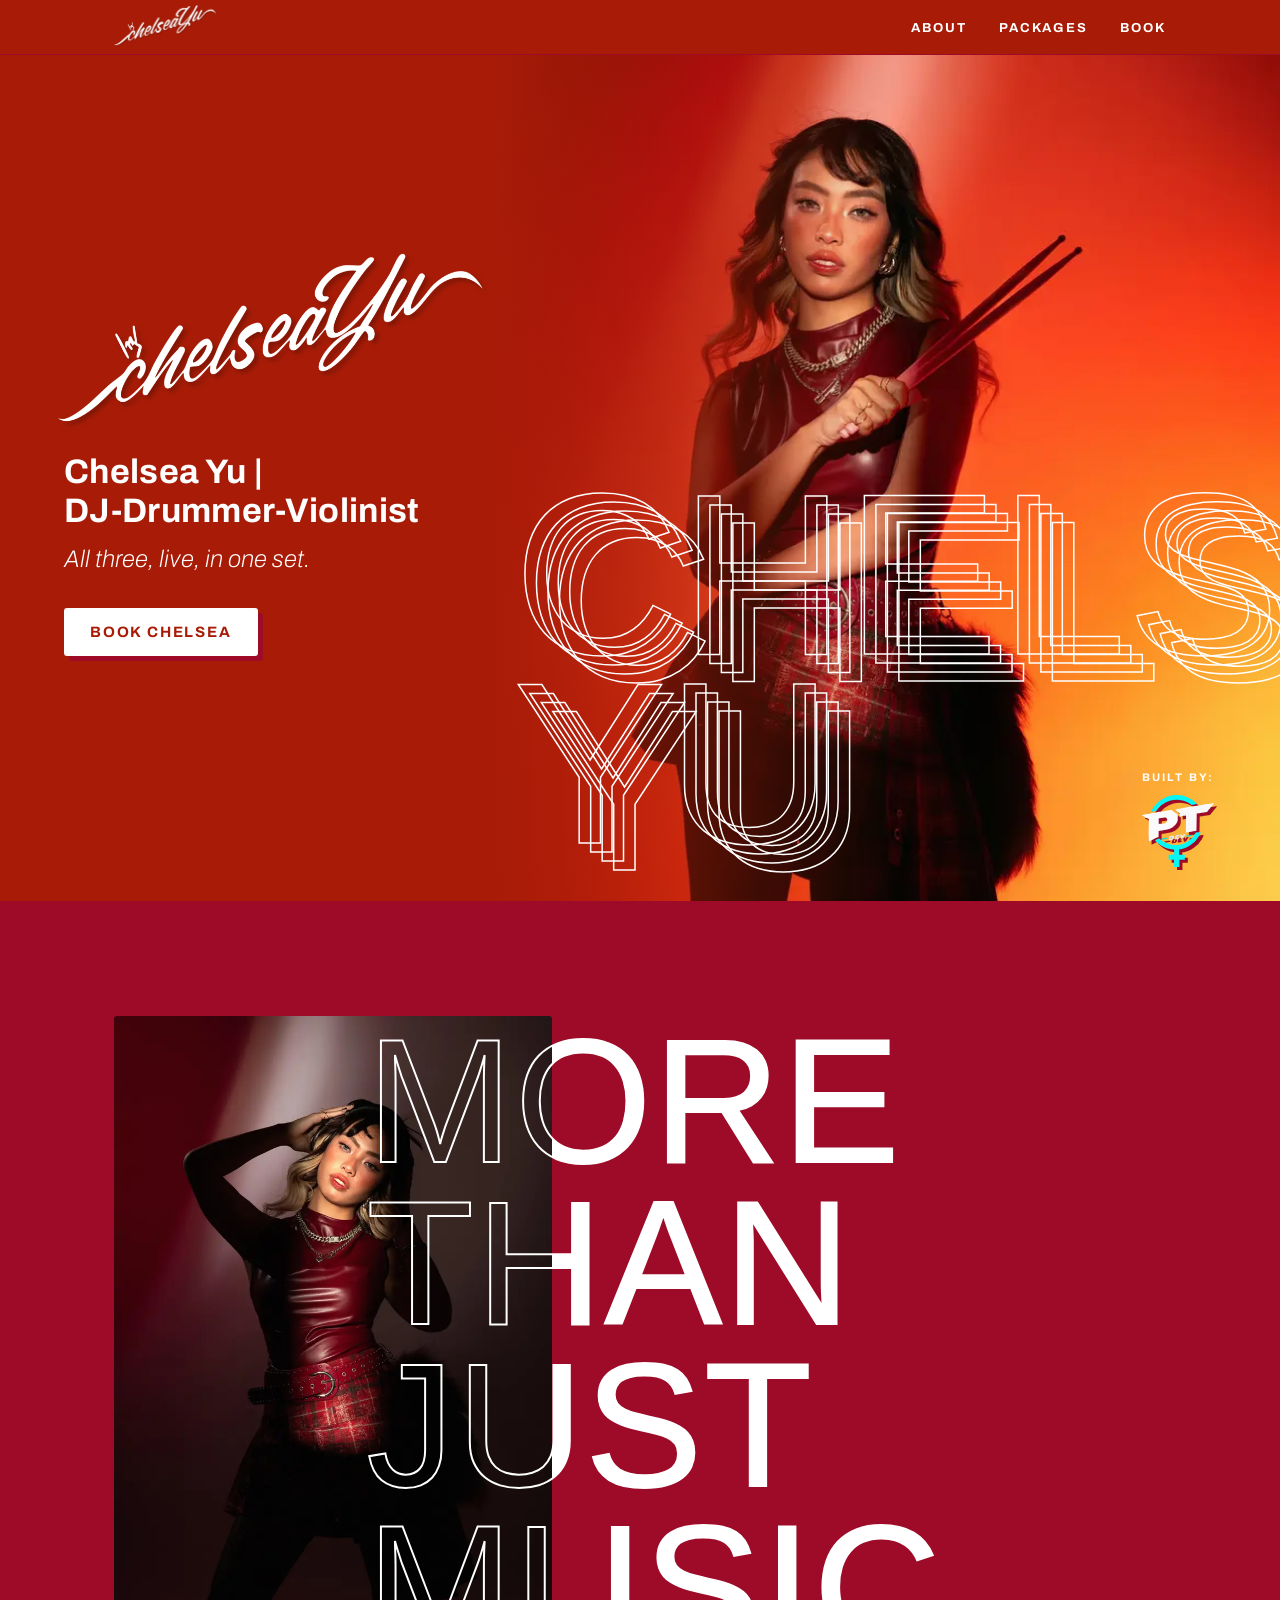
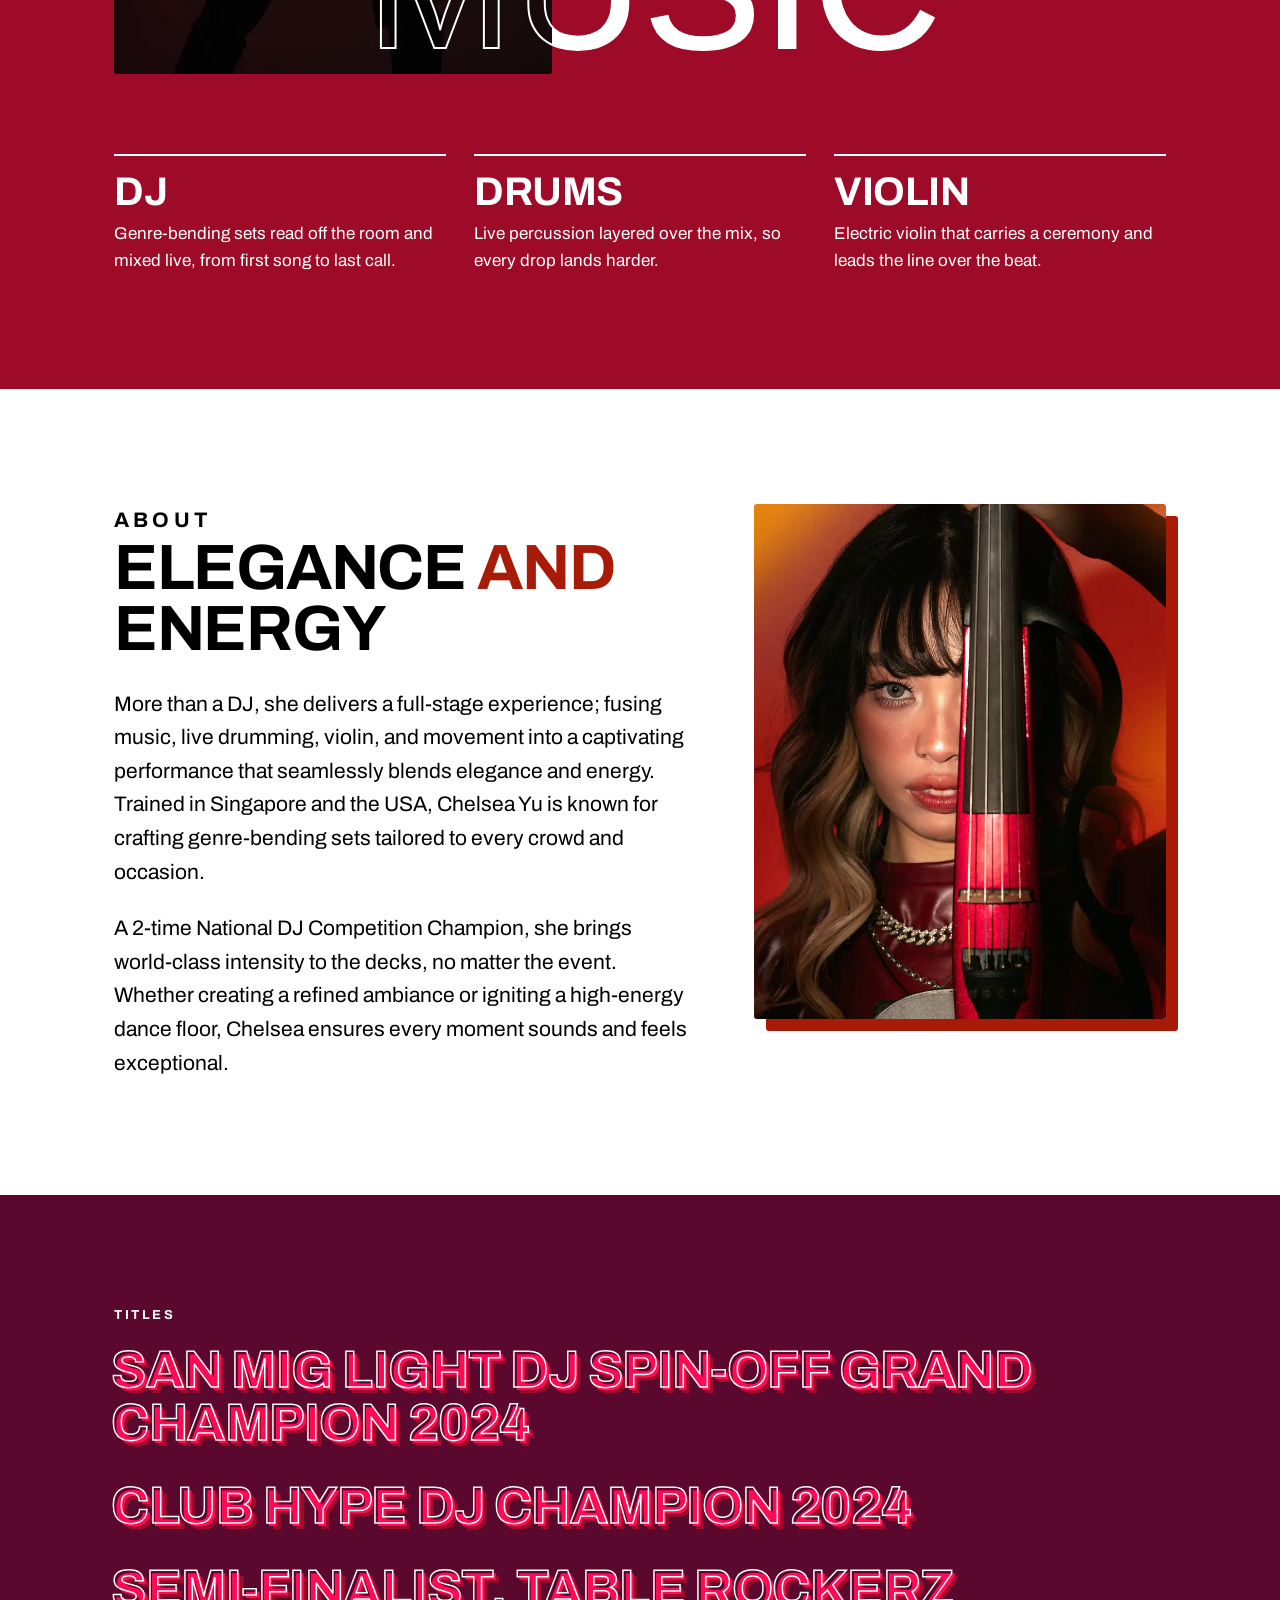
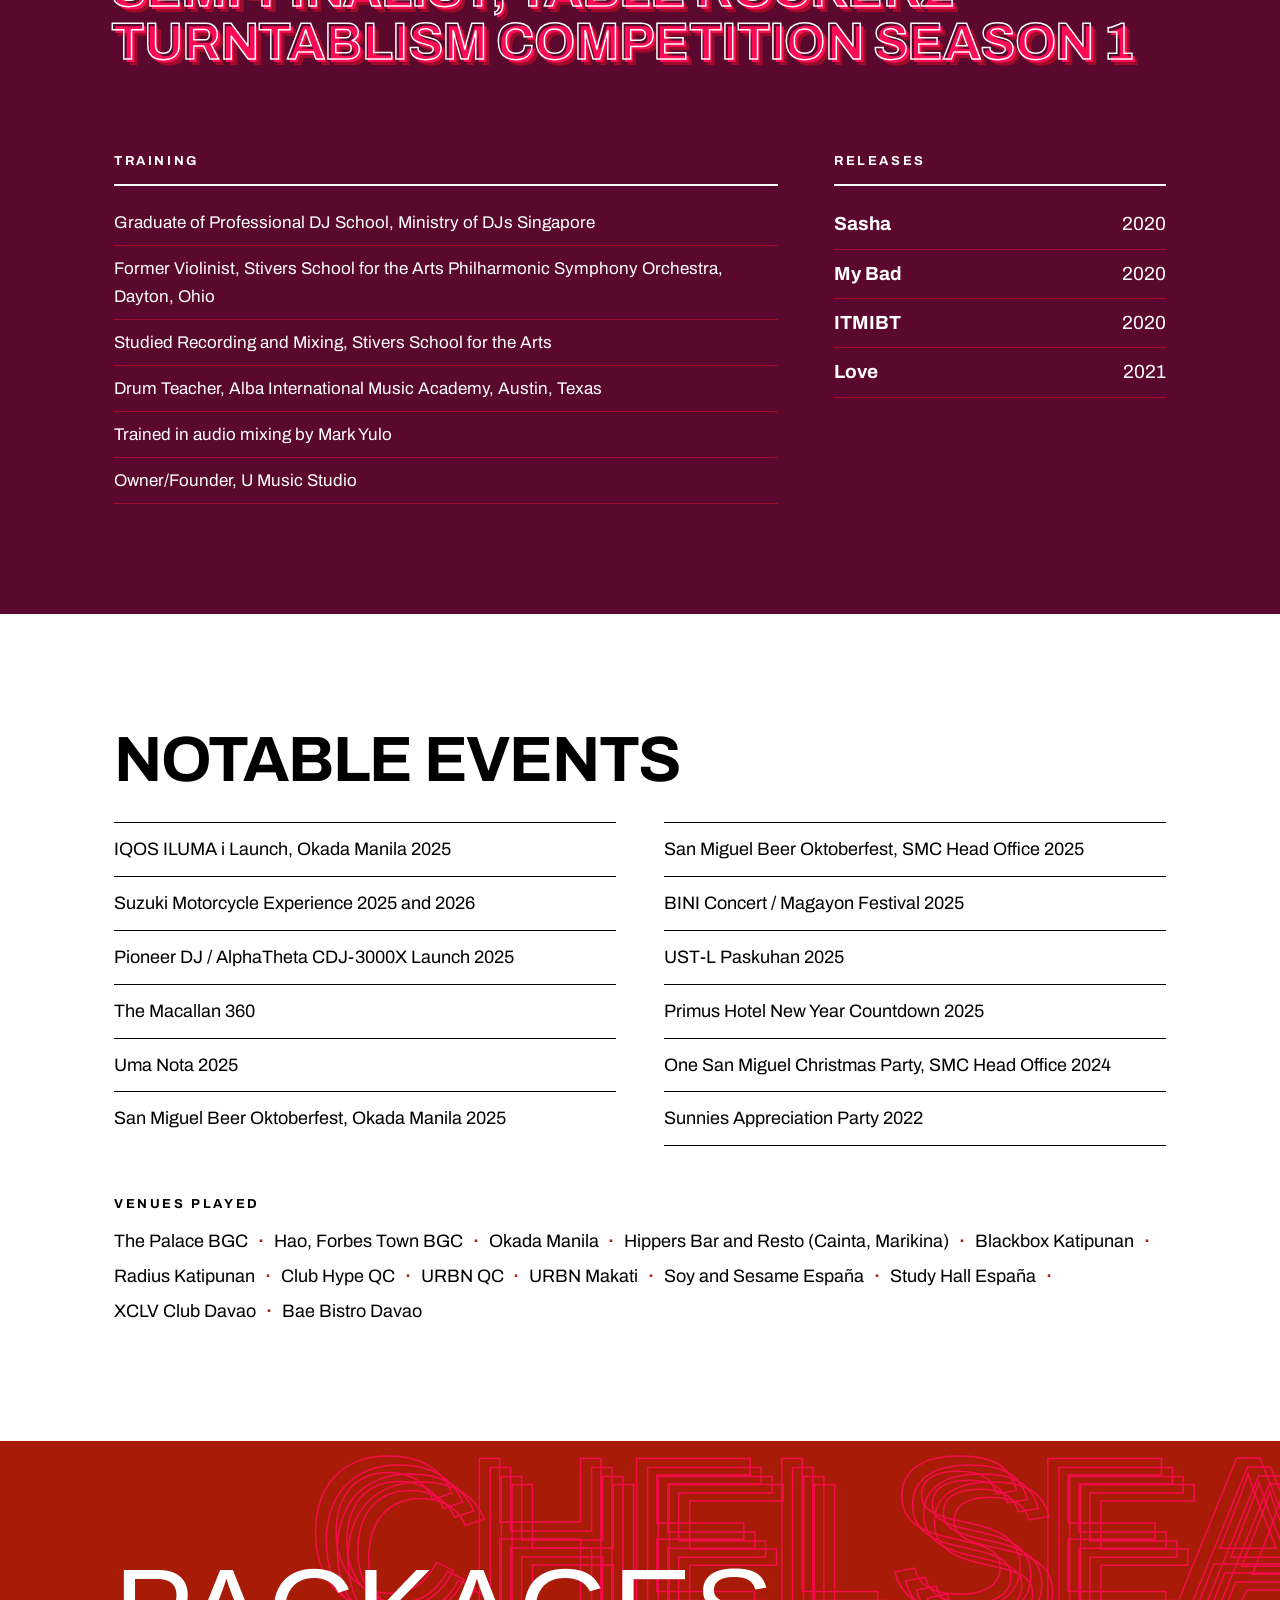
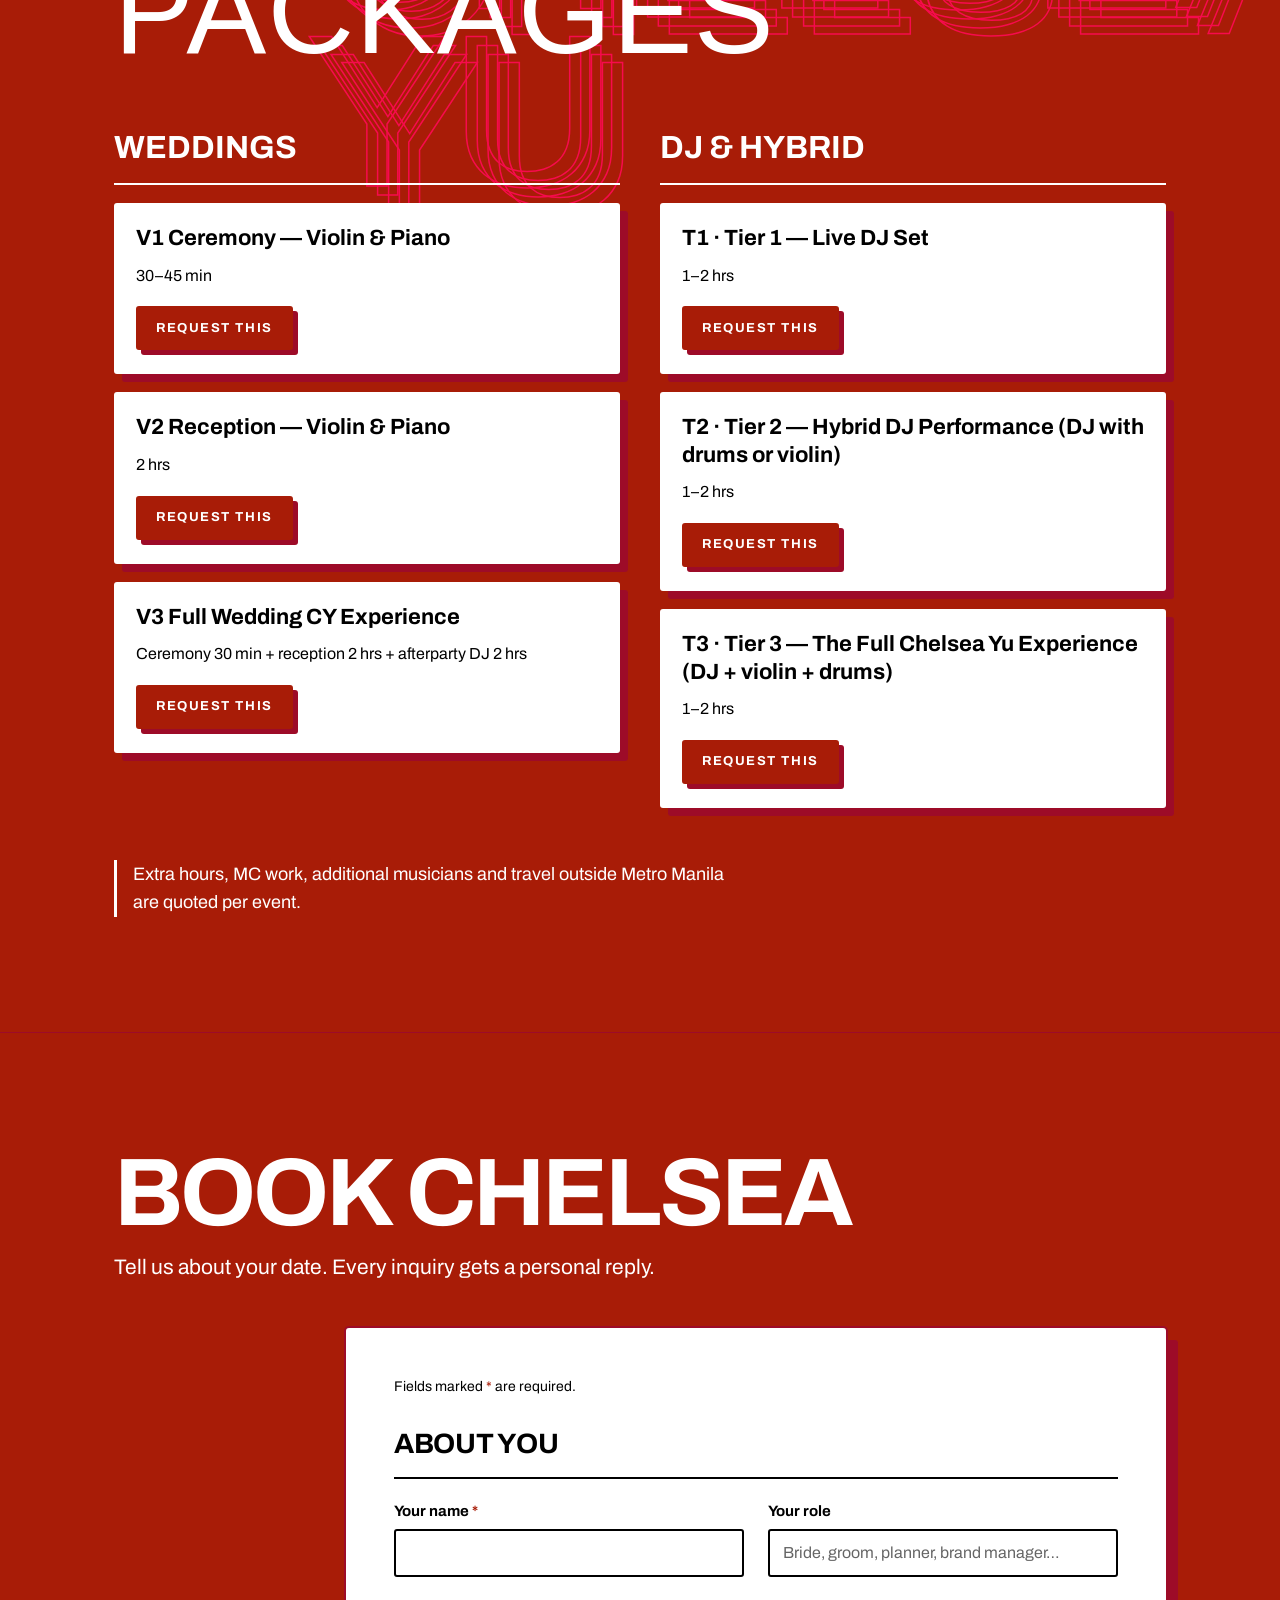
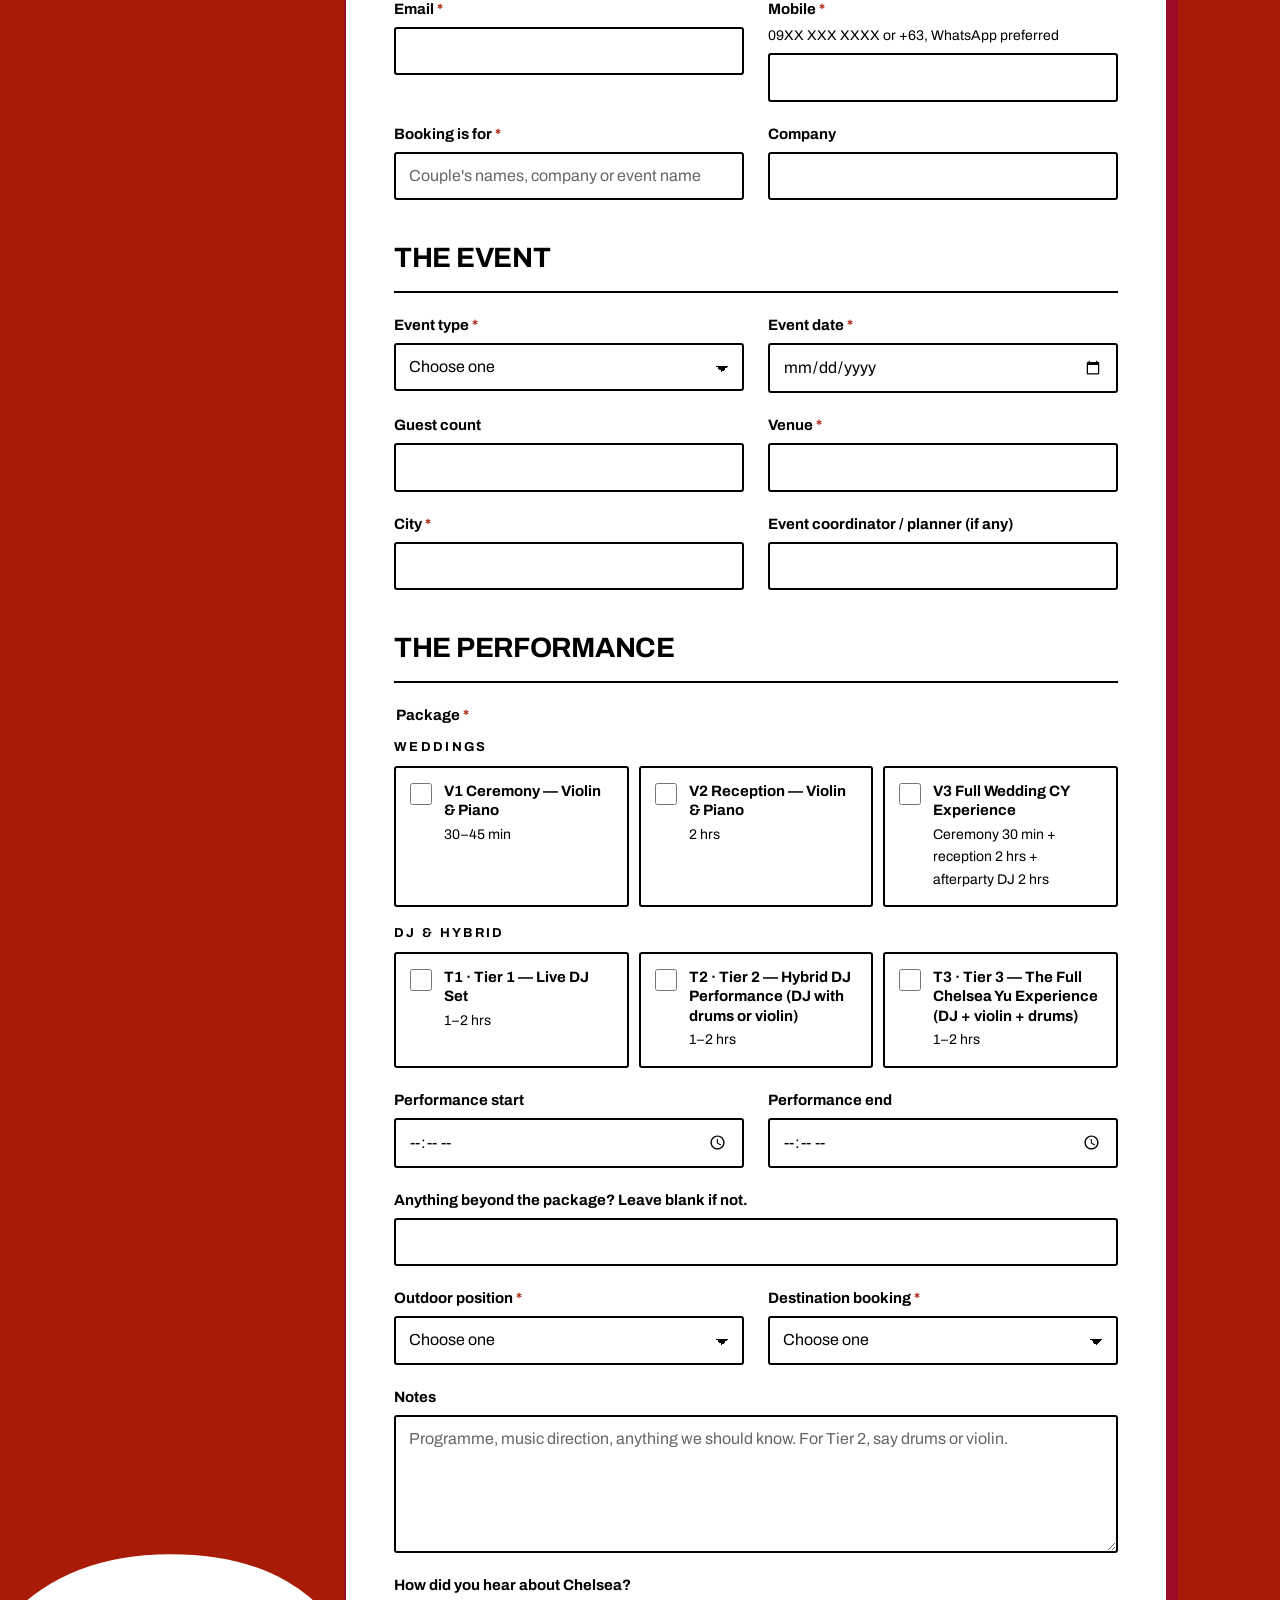
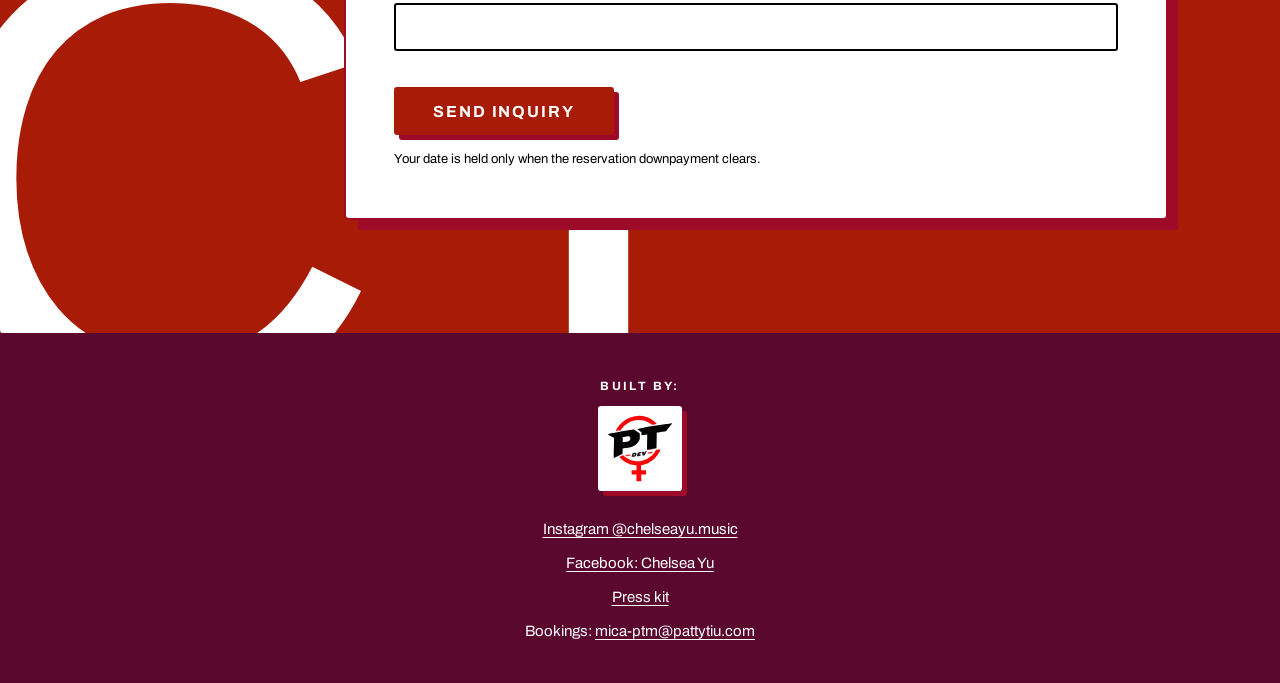
==== commit e233df53: "Remove PTM branding (lockup bar and footer line); keep domain fix" ====
--- a/index.html
+++ b/index.html
@@ -24,12 +24,6 @@
 <link rel="preload" as="image" href="/assets/img/hero-800.webp" imagesrcset="/assets/img/hero-480.webp 480w, /assets/img/hero-800.webp 800w, /assets/img/hero-1200.webp 1200w, /assets/img/hero-1334.webp 1334w" imagesizes="(min-width: 900px) 62vw, 100vw" fetchpriority="high">
 <link rel="stylesheet" href="https://fonts.googleapis.com/css2?family=Archivo:ital,wght@0,200;0,400;0,700;1,200;1,400;1,700&family=Permanent+Marker&display=swap">
 <link rel="stylesheet" href="/assets/site.css">
-<style>
-/* PATTY TIU MANAGEMENT lockup — upper left, ink bar above the nav. Scrolls away; the nav stays sticky. */
-.ptm-bar{background:var(--ink);padding-block:calc(10px + env(safe-area-inset-top,0px)) 10px}
-.ptm-bar img{width:clamp(170px,28vw,240px);height:auto}
-.foot .mgmt{font-size:12px;font-weight:700;letter-spacing:.2em;text-transform:uppercase}
-</style>
 <script>document.documentElement.classList.add('js')</script>
 <script src="/assets/site.js" defer></script>
 <script type="application/ld+json">
@@ -51,12 +45,6 @@
 <body>
 <a class="skip" href="#book">Skip to booking form</a>
 
-<div class="ptm-bar">
-<div class="wrap">
-<img src="/ptm-management-lockup.png" width="945" height="246" alt="Patty Tiu Management — Artist Development · Representation">
-</div>
-</div>
-
 <header class="nav on-red">
 <div class="wrap">
 <a class="nav__logo" href="#top" aria-label="Chelsea Yu, back to top">
@@ -426,7 +414,6 @@
 <li><a href="https://bit.ly/chelseayu-presskit" rel="noopener">Press kit</a></li>
 <li>Bookings: <a href="mailto:mica-ptm@pattytiu.com">mica-ptm@pattytiu.com</a></li>
 </ul>
-<p class="mgmt">All bookings via management</p>
 </div>
 </footer>
 </body>
